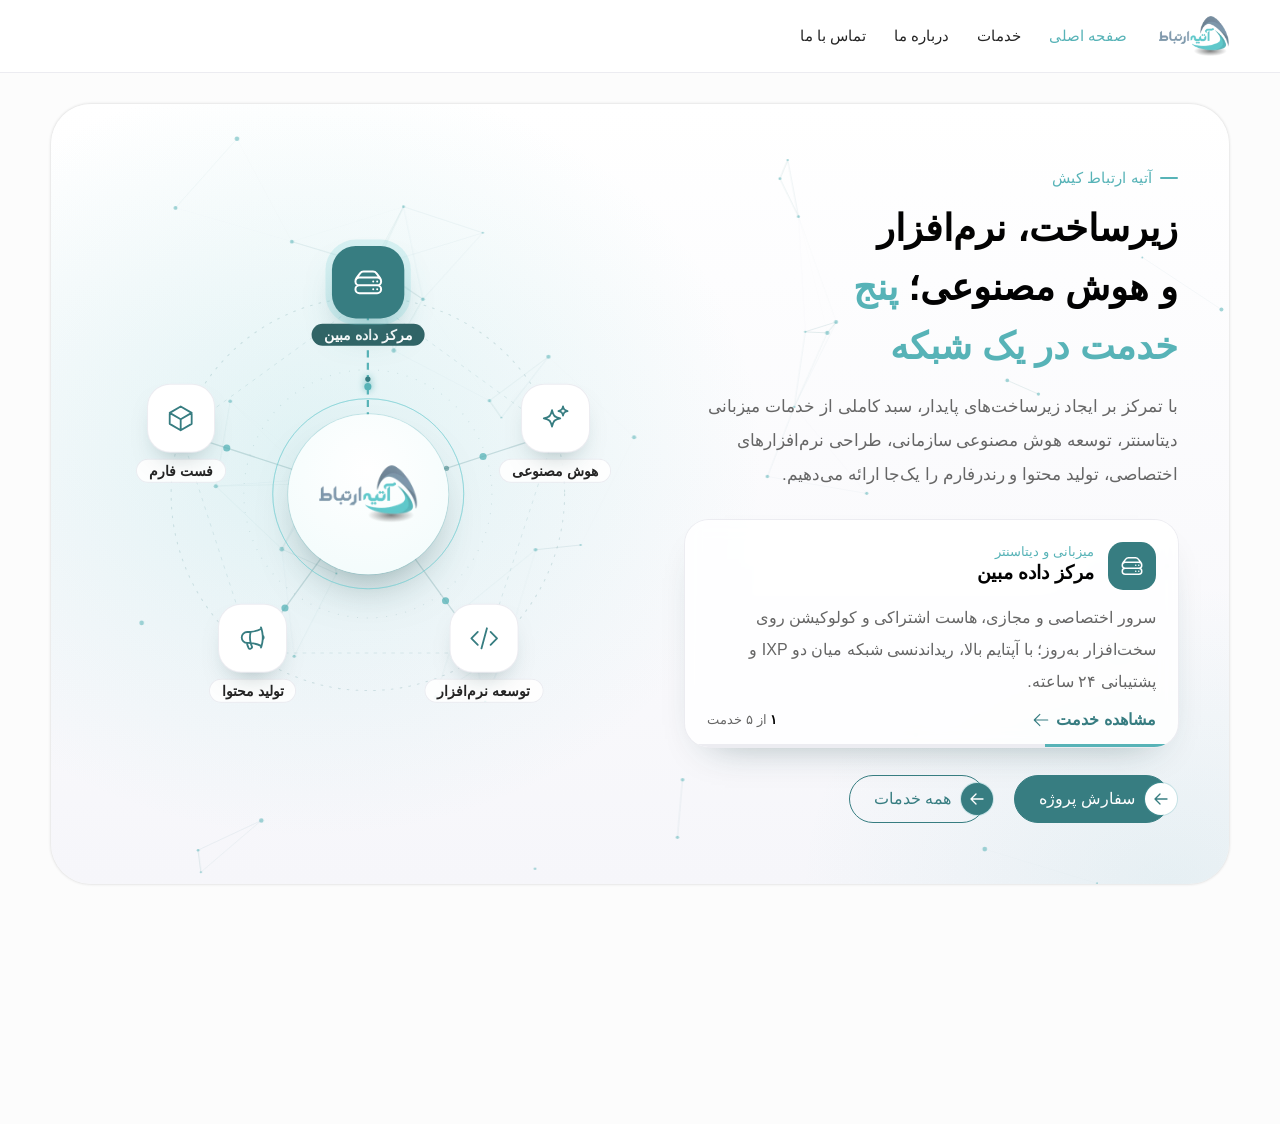
==== home-hero/index.html @ 6d765fe3 "Home hero: five services (drop security), pentagon network layout Co-Authored-By: Claude Opus 5.5 <n" ====
<!DOCTYPE html>
<html lang="fa" dir="rtl">
<head>
<meta charset="utf-8">
<meta name="viewport" content="width=device-width, initial-scale=1">
<title>آتیه ارتباط کیش – هیرو صفحه اصلی</title>
<link rel="stylesheet" href="home-hero.css">
<style>
  /* PREVIEW ONLY — stand-in for the theme header. Do not ship. */
  body { margin: 0; background: #fcfcfc; }
  .pv-header { position: sticky; top: 0; z-index: 50; background: rgba(255,255,255,.92); backdrop-filter: blur(8px); box-shadow: 0 1px 0 #ececf1; font-family: Kalameh, Vazirmatn, Tahoma, sans-serif; direction: rtl; }
  .pv-header__in { display: flex; align-items: center; gap: 32px; width: min(1440px, 100% - 2 * clamp(16px,4vw,240px)); margin-inline: auto; height: 72px; font-size: 15px; color: #252525; }
  .pv-header__in img { height: 40px; width: auto; }
  .pv-nav { display: flex; gap: 28px; } .pv-nav b { color: #57b3b7; font-weight: 500; }
  .pv-next { height: 240px; }
  @media (max-width: 767px) { .pv-nav { display: none; } }
</style>
</head>
<body>
<header class="pv-header"><div class="pv-header__in"><img src="assets/logo.webp" alt="آتیه ارتباط"><nav class="pv-nav"><b>صفحه اصلی</b><span>خدمات</span><span>درباره ما</span><span>تماس با ما</span></nav></div></header>

<!-- ===================== START: replaces <section class="home-hero"> ===================== -->
<section class="ah-hero" aria-labelledby="ah-hero-title">
  <svg width="0" height="0" style="position:absolute" aria-hidden="true" focusable="false">
    <symbol id="ah-i-server" viewBox="0 0 24 24"><path d="M5.25 14.25h13.5m-13.5 0a3 3 0 0 1-3-3m3 3a3 3 0 1 0 0 6h13.5a3 3 0 1 0 0-6m-16.5-3a3 3 0 0 1 3-3h13.5a3 3 0 0 1 3 3m-19.5 0a4.5 4.5 0 0 1 .9-2.7L5.737 5.1a3.375 3.375 0 0 1 2.7-1.35h7.126c1.062 0 2.062.5 2.7 1.35l2.587 3.45a4.5 4.5 0 0 1 .9 2.7m0 0a3 3 0 0 1-3 3m0 3h.008v.008h-.008v-.008Zm0-6h.008v.008h-.008v-.008Zm-3 6h.008v.008h-.008v-.008Zm0-6h.008v.008h-.008v-.008Z"/></symbol>
    <symbol id="ah-i-sparkles" viewBox="0 0 24 24"><path d="M9.813 15.904 9 18.75l-.813-2.846a4.5 4.5 0 0 0-3.09-3.09L2.25 12l2.846-.813a4.5 4.5 0 0 0 3.09-3.09L9 5.25l.813 2.846a4.5 4.5 0 0 0 3.09 3.09L15.75 12l-2.846.813a4.5 4.5 0 0 0-3.09 3.09ZM18.259 8.715 18 9.75l-.259-1.035a3.375 3.375 0 0 0-2.455-2.456L14.25 6l1.036-.259a3.375 3.375 0 0 0 2.455-2.456L18 2.25l.259 1.035a3.375 3.375 0 0 0 2.456 2.456L21.75 6l-1.035.259a3.375 3.375 0 0 0-2.456 2.456Z"/></symbol>
    <symbol id="ah-i-code" viewBox="0 0 24 24"><path d="M17.25 6.75 22.5 12l-5.25 5.25m-10.5 0L1.5 12l5.25-5.25m7.5-3-4.5 16.5"/></symbol>
    <symbol id="ah-i-megaphone" viewBox="0 0 24 24"><path d="M10.34 15.84c-.688-.06-1.386-.09-2.09-.09H7.5a4.5 4.5 0 1 1 0-9h.75c.704 0 1.402-.03 2.09-.09m0 9.18c.253.962.584 1.892.985 2.783.247.55.06 1.21-.463 1.511l-.657.38c-.551.318-1.26.117-1.527-.461a20.845 20.845 0 0 1-1.44-4.282m3.102.069a18.03 18.03 0 0 1-.59-4.59c0-1.586.205-3.124.59-4.59m0 9.18a23.848 23.848 0 0 1 8.835 2.535M10.34 6.66a23.847 23.847 0 0 0 8.835-2.535m0 0A23.74 23.74 0 0 0 18.795 3m.38 1.125a23.91 23.91 0 0 1 1.014 5.395m-1.014 8.855c-.118.38-.245.754-.38 1.125m.38-1.125a23.91 23.91 0 0 0 1.014-5.395m0-3.46c.495.413.811 1.035.811 1.73 0 .695-.316 1.317-.811 1.73m0-3.46a24.347 24.347 0 0 1 0 3.46"/></symbol>
    <symbol id="ah-i-cube" viewBox="0 0 24 24"><path d="m21 7.5-9-5.25L3 7.5m18 0-9 5.25m9-5.25v9l-9 5.25M3 7.5l9 5.25M3 7.5v9l9 5.25m0-9v9"/></symbol>
    <symbol id="ah-i-arrow" viewBox="0 0 24 24"><path d="M10.5 19.5 3 12m0 0 7.5-7.5M3 12h18"/></symbol>
  </svg>
  <div class="ah-container">
    <div class="ah-hero__box">
      <canvas class="ah-hero__particles" aria-hidden="true"></canvas>

      <div class="ah-hero__text">
        <div class="ah-hero__head">
          <p class="ah-eyebrow">آتیه ارتباط کیش</p>
          <h1 class="ah-hero__title" id="ah-hero-title">زیرساخت، نرم‌افزار و هوش مصنوعی؛ <span class="ah-hl">پنج خدمت در یک شبکه</span></h1>
          <p class="ah-hero__lead">با تمرکز بر ایجاد زیرساخت‌های پایدار، سبد کاملی از خدمات میزبانی دیتاسنتر، توسعه هوش مصنوعی سازمانی، طراحی نرم‌افزارهای اختصاصی، تولید محتوا و رندرفارم را یک‌جا ارائه می‌دهیم.</p>
        </div>

        <article class="ah-detail" id="ah-detail" aria-live="polite">
          <div class="ah-detail__top">
            <span class="ah-detail__icon"><svg class="ah-icon" aria-hidden="true"><use data-ah="icon" href="#ah-i-server"/></svg></span>
            <div>
              <p class="ah-detail__k" data-ah="k">میزبانی و دیتاسنتر</p>
              <h2 class="ah-detail__title" data-ah="name">مرکز داده مبین</h2>
            </div>
          </div>
          <p class="ah-detail__text" data-ah="text">سرور اختصاصی و مجازی، هاست اشتراکی و کولوکیشن روی سخت‌افزار به‌روز؛ با آپتایم بالا، ریداندنسی شبکه میان دو IXP و پشتیبانی ۲۴ ساعته.</p>
          <div class="ah-detail__foot">
            <a class="ah-link" data-ah="href" href="/services/mobinidc/">مشاهده خدمت <svg class="ah-icon" aria-hidden="true"><use href="#ah-i-arrow"/></svg></a>
            <span class="ah-detail__count"><b data-ah="n">۱</b> از ۵ خدمت</span>
          </div>
          <span class="ah-detail__bar" aria-hidden="true"><i></i></span>
        </article>

        <div class="ah-actions">
          <a class="ah-btn" href="/order/"><span class="ah-btn__icon" aria-hidden="true"><svg class="ah-icon"><use href="#ah-i-arrow"/></svg></span><span>سفارش پروژه</span></a>
          <a class="ah-btn ah-btn--outline" href="/services/"><span class="ah-btn__icon" aria-hidden="true"><svg class="ah-icon"><use href="#ah-i-arrow"/></svg></span><span>همه خدمات</span></a>
        </div>
      </div>

      <div class="ah-net" role="group" aria-label="خدمات آتیه ارتباط">
        <svg class="ah-net__svg" viewBox="0 0 600 600" aria-hidden="true">
          <circle class="ah-ring ah-ring--dash" cx="300" cy="300" r="222"/>
          <circle class="ah-ring ah-ring--inner" cx="300" cy="300" r="140"/>
        <line class="ah-mesh" x1="300.0" y1="78.0" x2="511.1" y2="231.4"/>
        <line class="ah-mesh" x1="511.1" y1="231.4" x2="430.5" y2="479.6"/>
        <line class="ah-mesh" x1="430.5" y1="479.6" x2="169.5" y2="479.6"/>
        <line class="ah-mesh" x1="169.5" y1="479.6" x2="88.9" y2="231.4"/>
        <line class="ah-mesh" x1="88.9" y1="231.4" x2="300.0" y2="78.0"/>
        <path id="ah-sp-0" class="ah-spoke" data-i="0" d="M300,300 L300.0,78.0"/>
        <path id="ah-sp-1" class="ah-spoke" data-i="1" d="M300,300 L511.1,231.4"/>
        <path id="ah-sp-2" class="ah-spoke" data-i="2" d="M300,300 L430.5,479.6"/>
        <path id="ah-sp-3" class="ah-spoke" data-i="3" d="M300,300 L169.5,479.6"/>
        <path id="ah-sp-4" class="ah-spoke" data-i="4" d="M300,300 L88.9,231.4"/>
        <circle class="ah-packet" data-i="0" r="4"><animateMotion dur="2.60s" repeatCount="indefinite" begin="-0.0s"><mpath href="#ah-sp-0"/></animateMotion></circle>
        <circle class="ah-packet ah-packet--alt" data-i="0" r="3"><animateMotion dur="3.40s" repeatCount="indefinite" keyPoints="1;0" keyTimes="0;1" calcMode="linear" begin="-0.0s"><mpath href="#ah-sp-0"/></animateMotion></circle>
        <circle class="ah-packet" data-i="1" r="4"><animateMotion dur="2.95s" repeatCount="indefinite" begin="-0.4s"><mpath href="#ah-sp-1"/></animateMotion></circle>
        <circle class="ah-packet ah-packet--alt" data-i="1" r="3"><animateMotion dur="3.65s" repeatCount="indefinite" keyPoints="1;0" keyTimes="0;1" calcMode="linear" begin="-0.7s"><mpath href="#ah-sp-1"/></animateMotion></circle>
        <circle class="ah-packet" data-i="2" r="4"><animateMotion dur="3.30s" repeatCount="indefinite" begin="-0.8s"><mpath href="#ah-sp-2"/></animateMotion></circle>
        <circle class="ah-packet ah-packet--alt" data-i="2" r="3"><animateMotion dur="3.90s" repeatCount="indefinite" keyPoints="1;0" keyTimes="0;1" calcMode="linear" begin="-1.4s"><mpath href="#ah-sp-2"/></animateMotion></circle>
        <circle class="ah-packet" data-i="3" r="4"><animateMotion dur="3.65s" repeatCount="indefinite" begin="-1.2s"><mpath href="#ah-sp-3"/></animateMotion></circle>
        <circle class="ah-packet ah-packet--alt" data-i="3" r="3"><animateMotion dur="4.15s" repeatCount="indefinite" keyPoints="1;0" keyTimes="0;1" calcMode="linear" begin="-2.1s"><mpath href="#ah-sp-3"/></animateMotion></circle>
        <circle class="ah-packet" data-i="4" r="4"><animateMotion dur="4.00s" repeatCount="indefinite" begin="-1.6s"><mpath href="#ah-sp-4"/></animateMotion></circle>
        <circle class="ah-packet ah-packet--alt" data-i="4" r="3"><animateMotion dur="4.40s" repeatCount="indefinite" keyPoints="1;0" keyTimes="0;1" calcMode="linear" begin="-2.8s"><mpath href="#ah-sp-4"/></animateMotion></circle>
        </svg>
        <span class="ah-hub"><img src="assets/logo.webp" width="222" height="128" alt="آتیه ارتباط کیش"></span>
      <button class="ah-node" type="button" style="--x:50.00%;--y:13.00%;--i:0" data-i="0" aria-pressed="true" aria-controls="ah-detail" aria-label="مرکز داده مبین: میزبانی و دیتاسنتر">
        <span class="ah-node__dot"><svg class="ah-icon" aria-hidden="true"><use href="#ah-i-server"/></svg></span>
        <span class="ah-node__label">مرکز داده مبین</span>
      </button>
      <button class="ah-node" type="button" style="--x:85.19%;--y:38.57%;--i:1" data-i="1" aria-pressed="false" aria-controls="ah-detail" aria-label="هوش مصنوعی: نکس‌گپ و LLM سازمانی">
        <span class="ah-node__dot"><svg class="ah-icon" aria-hidden="true"><use href="#ah-i-sparkles"/></svg></span>
        <span class="ah-node__label">هوش مصنوعی</span>
      </button>
      <button class="ah-node" type="button" style="--x:71.75%;--y:79.93%;--i:2" data-i="2" aria-pressed="false" aria-controls="ah-detail" aria-label="توسعه نرم‌افزار: پورتال و پلتفرم اختصاصی">
        <span class="ah-node__dot"><svg class="ah-icon" aria-hidden="true"><use href="#ah-i-code"/></svg></span>
        <span class="ah-node__label">توسعه نرم‌افزار</span>
      </button>
      <button class="ah-node" type="button" style="--x:28.25%;--y:79.93%;--i:3" data-i="3" aria-pressed="false" aria-controls="ah-detail" aria-label="تولید محتوا: رسانه و محتوای تخصصی">
        <span class="ah-node__dot"><svg class="ah-icon" aria-hidden="true"><use href="#ah-i-megaphone"/></svg></span>
        <span class="ah-node__label">تولید محتوا</span>
      </button>
      <button class="ah-node" type="button" style="--x:14.81%;--y:38.57%;--i:4" data-i="4" aria-pressed="false" aria-controls="ah-detail" aria-label="فست فارم: رندرفارم">
        <span class="ah-node__dot"><svg class="ah-icon" aria-hidden="true"><use href="#ah-i-cube"/></svg></span>
        <span class="ah-node__label">فست فارم</span>
      </button>
      </div>
    </div>
  </div>
  <script type="application/json" id="ah-services">[
  {
    "name": "مرکز داده مبین",
    "k": "میزبانی و دیتاسنتر",
    "icon": "server",
    "href": "/services/mobinidc/",
    "text": "سرور اختصاصی و مجازی، هاست اشتراکی و کولوکیشن روی سخت‌افزار به‌روز؛ با آپتایم بالا، ریداندنسی شبکه میان دو IXP و پشتیبانی ۲۴ ساعته."
  },
  {
    "name": "هوش مصنوعی",
    "k": "نکس‌گپ و LLM سازمانی",
    "icon": "sparkles",
    "href": "/services/ai/",
    "text": "دسترسی یکپارچه به برترین مدل‌های زبانی جهان با پلتفرم نکس‌گپ، در کنار توسعه هوش مصنوعی بومی و اختصاصی روی زیرساخت پردازش سنگین."
  },
  {
    "name": "توسعه نرم‌افزار",
    "k": "پورتال و پلتفرم اختصاصی",
    "icon": "code",
    "href": "/services/software/",
    "text": "پورتال‌های اداری، سامانه‌های مدیریت محتوا و پلتفرم‌های آنلاین اختصاصی؛ بر اساس نیازهای واقعی کسب‌وکار و استانداردهای UI/UX."
  },
  {
    "name": "تولید محتوا",
    "k": "رسانه و محتوای تخصصی",
    "icon": "megaphone",
    "href": "/services/content/",
    "text": "مقالات تخصصی سئو، صفحات لندینگ، سناریو و موشن‌گرافی؛ تا رسانه به ابزاری برای جذب مخاطب و افزایش فروش تبدیل شود."
  },
  {
    "name": "فست فارم",
    "k": "رندرفارم",
    "icon": "cube",
    "href": "/services/fastfarm/",
    "text": "رندر انیمیشن‌های سینمایی، جلوه‌های ویژه و پروژه‌های معماری روی سیستم‌های پرقدرت با رم و توان پردازشی بسیار بالا."
  }
]</script>
</section>
<!-- ===================== END ===================== -->

<div class="pv-next"></div>
<script src="home-hero.js" defer></script>
</body>
</html>
---- home-hero/home-hero.css ----
/* ==========================================================================
   Homepage hero — "service network" (replaces the .home-hero slider)
   Scoped under .ah-hero. Uses the theme's --at-* tokens with fallbacks.
   ========================================================================== */

.ah-hero {
  --ah-teal: var(--at-teal, #57b3b7);
  --ah-btn: var(--at-btn, #377d81);
  --ah-btn-hover: var(--at-btn-hover, #2f6c6f);
  --ah-ink: var(--at-ink, #020202);
  --ah-body: var(--at-body, #252525);
  --ah-muted: var(--at-muted, #666);
  --ah-line: var(--at-line, #ececf1);
  --ah-soft: var(--at-soft, #f6f6fa);
  --ah-gutter: var(--at-gutter, clamp(16px, 4vw, 240px));
  --ah-ease: var(--at-ease, cubic-bezier(0.22, 0.61, 0.36, 1));
  --ah-deep: #316466;
  --ah-mint: #71cdd0;
  --ah-mint-soft: #e3f6f7;
  --ah-node: clamp(54px, 5.2vw, 72px);
  --ah-dur: 5200ms; /* auto-cycle interval, mirrored in JS */

  padding-top: clamp(16px, 2.5vw, 40px);
  color: var(--ah-body);
  font-family: Kalameh, Vazirmatn, Tahoma, sans-serif;
  direction: rtl;
}
.ah-hero *, .ah-hero *::before, .ah-hero *::after { box-sizing: border-box; }
:where(.ah-hero) :where(h1, h2, h3, p, ul, figure) { margin: 0; }
:where(.ah-hero) ul { padding: 0; list-style: none; }
:where(.ah-hero) a { color: inherit; }

.ah-container { width: min(1440px, 100% - 2 * var(--ah-gutter)); margin-inline: auto; }
.ah-icon { width: 24px; height: 24px; flex: 0 0 auto; fill: none; stroke: currentColor; stroke-width: 1.5; stroke-linecap: round; stroke-linejoin: round; }
.ah-hl { color: var(--ah-teal); }

/* ---------- box ---------- */
.ah-hero__box {
  position: relative; isolation: isolate; overflow: hidden;
  display: grid; grid-template-columns: minmax(0, 1fr) minmax(0, 1.08fr); grid-template-areas: "text net";
  align-items: center; gap: clamp(24px, 4vw, 64px);
  min-height: min(780px, calc(100vh - 120px)); padding: clamp(32px, 4vw, 64px);
  border-radius: 40px;
  background:
    radial-gradient(55% 70% at 22% 45%, rgba(113, 205, 208, .20), transparent 70%),
    radial-gradient(45% 55% at 95% 100%, rgba(87, 179, 183, .10), transparent 70%),
    linear-gradient(180deg, #fff, var(--ah-soft));
  box-shadow: 0 0 3px rgba(43, 43, 43, .22);
}
.ah-hero__particles { position: absolute; inset: 0; z-index: -1; width: 100%; height: 100%; pointer-events: none; }

/* ---------- text column ---------- */
.ah-hero__text { grid-area: text; display: flex; flex-direction: column; gap: 0; min-width: 0; }
.ah-eyebrow { display: inline-flex; align-items: center; gap: 8px; margin-bottom: 12px; color: var(--ah-teal); font-size: 15px; font-weight: 500; }
.ah-eyebrow::before { content: ""; width: 18px; height: 2px; border-radius: 2px; background: currentColor; }
.ah-hero__title { color: var(--ah-ink); font-size: clamp(26px, 10px + 2.1vw, 42px); font-weight: 700; line-height: 1.6; text-wrap: balance; }
.ah-hero__lead { max-width: 560px; margin-top: 14px; color: var(--ah-muted); font-size: 17px; line-height: 2; }

/* active-service card */
.ah-detail {
  position: relative; margin-top: 28px; padding: 22px 22px 18px; border-radius: 24px;
  background: rgba(255, 255, 255, .86); backdrop-filter: blur(8px);
  box-shadow: 0 0 0 1px var(--ah-line), 0 18px 40px -26px rgba(15, 58, 60, .45);
  overflow: hidden;
}
.ah-detail__top { display: flex; align-items: center; gap: 14px; }
.ah-detail__icon { display: grid; place-items: center; width: 48px; height: 48px; border-radius: 15px; background: var(--ah-btn); color: #fff; flex: 0 0 auto; }
.ah-detail__k { color: var(--ah-teal); font-size: 13px; font-weight: 500; }
.ah-detail__title { color: var(--ah-ink); font-size: 19px; font-weight: 700; line-height: 1.5; }
.ah-detail__text { margin-top: 12px; color: var(--ah-muted); line-height: 2; min-height: 4em; }
.ah-detail__foot { display: flex; align-items: center; justify-content: space-between; gap: 12px; margin-top: 12px; }
.ah-detail__count { color: var(--ah-muted); font-size: 13px; }
.ah-detail__count b { color: var(--ah-ink); }
.ah-detail__bar { position: absolute; inset: auto 0 0 0; height: 3px; background: var(--ah-line); }
.ah-detail__bar i { display: block; height: 100%; width: calc(var(--p, 0) * 100%); margin-inline-start: 0; background: var(--ah-teal); }
.ah-detail.is-swap .ah-detail__top, .ah-detail.is-swap .ah-detail__text { animation: ah-swap .5s var(--ah-ease); }
@keyframes ah-swap { from { opacity: 0; transform: translateY(8px); } to { opacity: 1; transform: none; } }

.ah-link { display: inline-flex; align-items: center; gap: 6px; color: var(--ah-btn); font-weight: 600; text-decoration: none; }
.ah-link .ah-icon { width: 18px; height: 18px; transition: transform .3s var(--ah-ease); }
.ah-link:hover .ah-icon, .ah-link:focus-visible .ah-icon { transform: translateX(-4px); }

.ah-actions { display: flex; flex-wrap: wrap; gap: 16px 20px; margin-top: 28px; }

/* buttons — same as .at-btn */
.ah-btn {
  position: relative; display: inline-flex; align-items: center; min-height: 48px; margin-inline-start: 8px;
  padding: 6px 24px; padding-inline-start: 34px; border: 1.5px solid var(--ah-btn); border-radius: 999px;
  background: var(--ah-btn); color: #fff; font: inherit; font-size: 16px; line-height: 1.5; text-decoration: none; white-space: nowrap;
  transition: background-color .25s ease, border-color .25s ease, box-shadow .25s ease, transform .25s var(--ah-ease);
}
.ah-btn__icon { position: absolute; inset-inline-start: -8px; top: 50%; display: grid; place-items: center; width: 32px; height: 32px; margin-top: -16px; border-radius: 50%; background: #fff; color: var(--ah-btn); box-shadow: 0 0 0 1px rgba(87, 179, 183, .25); }
.ah-btn__icon .ah-icon { width: 16px; height: 16px; stroke-width: 2; transition: transform .3s var(--ah-ease); }
.ah-btn:hover, .ah-btn:focus-visible { background: var(--ah-btn-hover); border-color: var(--ah-btn-hover); box-shadow: 0 10px 24px -8px rgba(70, 158, 162, .55); }
.ah-btn:hover .ah-btn__icon .ah-icon { transform: translateX(-4px); }
.ah-btn:focus-visible { outline: 2px solid var(--ah-ink); outline-offset: 3px; }
.ah-btn--outline { background: transparent; color: var(--ah-btn); }
.ah-btn--outline .ah-btn__icon { background: var(--ah-btn); color: #fff; }
.ah-btn--outline:hover, .ah-btn--outline:focus-visible { background: var(--ah-mint-soft); border-color: var(--ah-btn); box-shadow: none; }

/* ---------- network ---------- */
.ah-net { grid-area: net; position: relative; width: 100%; max-width: 620px; aspect-ratio: 1; margin-inline: auto; }
.ah-net__svg { position: absolute; inset: 0; width: 100%; height: 100%; overflow: visible; }

.ah-ring { fill: none; stroke: rgba(55, 125, 129, .18); stroke-width: 1.2; }
.ah-ring--dash { stroke-dasharray: 2 8; stroke-linecap: round; transform-origin: 300px 300px; animation: ah-spin 80s linear infinite; }
.ah-ring--inner { stroke-dasharray: 1 10; transform-origin: 300px 300px; animation: ah-spin 50s linear infinite reverse; }
@keyframes ah-spin { to { transform: rotate(360deg); } }

.ah-mesh { stroke: rgba(55, 125, 129, .14); stroke-width: 1; stroke-dasharray: 4 6; }
.ah-spoke { stroke: rgba(55, 125, 129, .22); stroke-width: 1.5; transition: stroke .4s ease, stroke-width .4s ease; }
.ah-spoke.is-on { stroke: var(--ah-teal); stroke-width: 2.5; stroke-dasharray: 8 6; animation: ah-flow .9s linear infinite; }
@keyframes ah-flow { to { stroke-dashoffset: -14; } }

.ah-packet { fill: var(--ah-teal); opacity: .75; }
.ah-packet--alt { fill: var(--ah-btn); opacity: .55; }
.ah-packet.is-on { opacity: 1; filter: drop-shadow(0 0 4px rgba(87, 179, 183, .9)); }

/* hub */
.ah-hub {
  position: absolute; left: 50%; top: 50%; z-index: 2; display: grid; place-items: center;
  width: 30%; aspect-ratio: 1; transform: translate(-50%, -50%); border-radius: 50%;
  background: radial-gradient(circle at 50% 35%, #fff, #f1fbfb); box-shadow: 0 0 0 1px rgba(87, 179, 183, .25), 0 24px 50px -24px rgba(15, 58, 60, .55);
}
.ah-hub img { width: 62%; height: auto; }
.ah-hub::before, .ah-hub::after { content: ""; position: absolute; inset: -10%; border-radius: 50%; border: 1.5px solid rgba(113, 205, 208, .45); animation: ah-ping 3.2s var(--ah-ease) infinite; }
.ah-hub::after { animation-delay: 1.6s; }
@keyframes ah-ping { 0% { transform: scale(.85); opacity: .9; } 100% { transform: scale(1.35); opacity: 0; } }

/* service nodes (buttons) */
.ah-node {
  position: absolute; left: var(--x); top: var(--y); z-index: 3; transform: translate(-50%, -50%);
  display: flex; flex-direction: column; align-items: center; gap: 8px;
  padding: 0; border: 0; background: none; font: inherit; color: var(--ah-body); cursor: pointer;
}
.ah-node__dot {
  position: relative; display: grid; place-items: center; width: var(--ah-node); height: var(--ah-node); border-radius: 22px;
  background: #fff; color: var(--ah-btn); box-shadow: 0 0 0 1px var(--ah-line), 0 14px 28px -16px rgba(15, 58, 60, .5);
  transition: transform .4s var(--ah-ease), background-color .3s ease, color .3s ease, box-shadow .3s ease;
}
.ah-node__dot .ah-icon { width: calc(var(--ah-node) * .44); height: calc(var(--ah-node) * .44); }
.ah-node__label { padding: 3px 12px; border-radius: 999px; background: rgba(255, 255, 255, .9); font-size: 14px; font-weight: 600; white-space: nowrap; box-shadow: 0 0 0 1px var(--ah-line); transition: background-color .3s ease, color .3s ease; }
.ah-node:hover .ah-node__dot { transform: translateY(-3px); }
.ah-node[aria-pressed="true"] .ah-node__dot { background: var(--ah-btn); color: #fff; transform: scale(1.08); box-shadow: 0 0 0 6px rgba(113, 205, 208, .22), 0 18px 34px -14px rgba(55, 125, 129, .7); }
.ah-node[aria-pressed="true"] .ah-node__label { background: var(--ah-deep); color: #fff; box-shadow: none; }
.ah-node:focus-visible { outline: none; }
.ah-node:focus-visible .ah-node__dot { outline: 2px solid var(--ah-ink); outline-offset: 4px; }
.ah-node { animation: ah-bob 6s var(--ah-ease) infinite; animation-delay: calc(var(--i) * -1s); }
@keyframes ah-bob { 0%, 100% { margin-top: 0; } 50% { margin-top: -6px; } }

/* ---------- responsive ---------- */
@media (max-width: 1199.98px) {
  .ah-node__label { font-size: 13px; }
}
@media (max-width: 991.98px) {
  .ah-hero__box { grid-template-columns: minmax(0, 1fr); grid-template-areas: "text" "net"; min-height: 0; }
  .ah-net { max-width: 520px; }
  .ah-hero__text { display: contents; }
  .ah-eyebrow, .ah-hero__title, .ah-hero__lead { grid-area: auto; }
  /* order: heading → network → detail card → actions */
  .ah-hero__head { order: 1; }
  .ah-net { order: 2; }
  .ah-detail { order: 3; margin-top: 0; }
  .ah-actions { order: 4; margin-top: 0; }
}
@media (max-width: 767.98px) {
  .ah-hero__box { padding: 28px 18px; border-radius: 28px; gap: 22px; }
  .ah-hero__lead { font-size: 15px; }
  .ah-node__label { font-size: 11px; padding: 2px 8px; }
  .ah-hero { --ah-node: 48px; }
  .ah-node__dot { border-radius: 15px; }
  .ah-hub img { width: 70%; }
  .ah-actions .ah-btn { flex: 1 1 auto; justify-content: center; }
}
@media (prefers-reduced-motion: reduce) {
  .ah-hero *, .ah-hero *::before, .ah-hero *::after { animation: none !important; transition: none !important; }
}
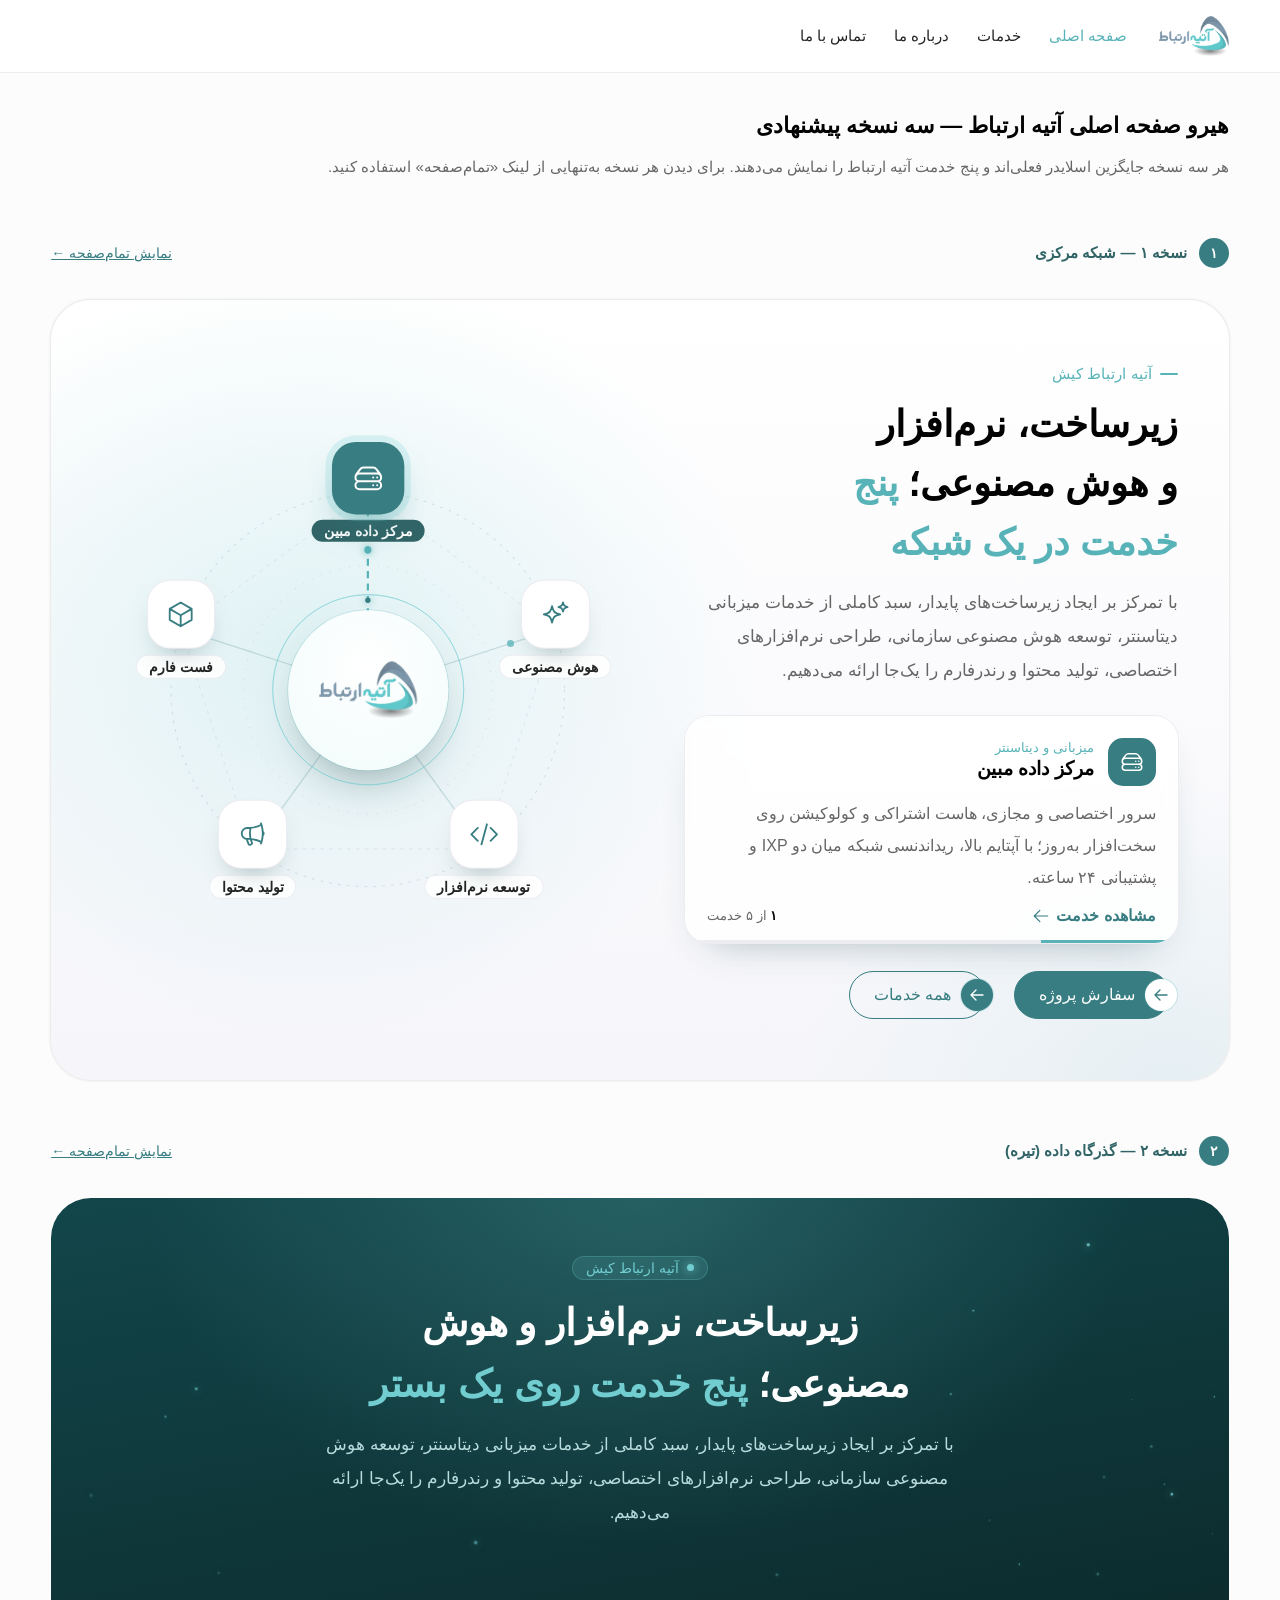
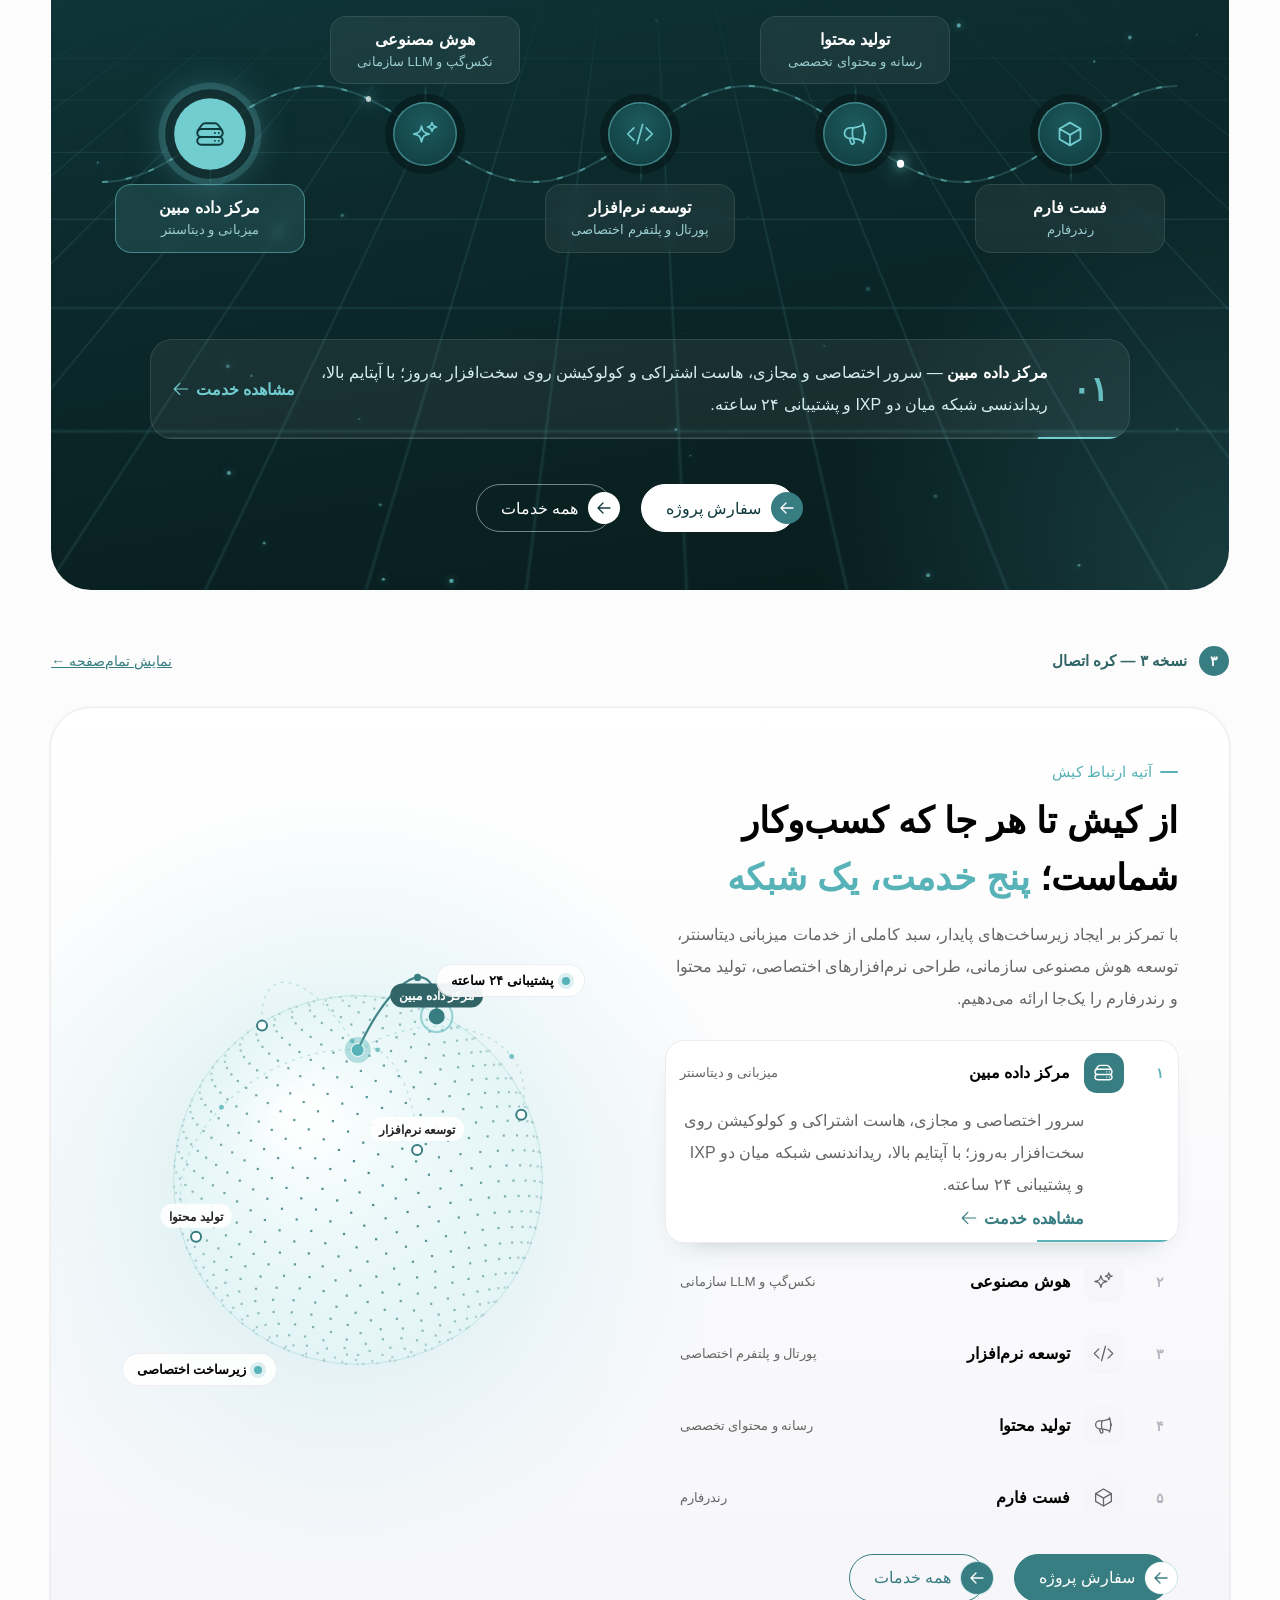
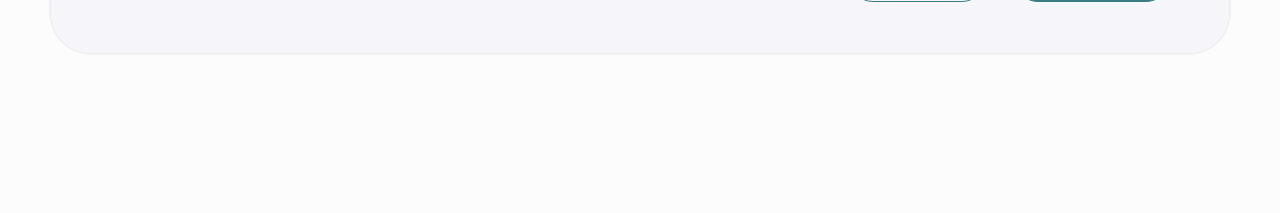
==== commit 7a25be41: "Home hero: three design variants on one comparison page - v1/: hub network (previous design, moved i" ====
--- a/home-hero/index.html
+++ b/home-hero/index.html
@@ -3,8 +3,11 @@
 <head>
 <meta charset="utf-8">
 <meta name="viewport" content="width=device-width, initial-scale=1">
-<title>آتیه ارتباط کیش – هیرو صفحه اصلی</title>
-<link rel="stylesheet" href="home-hero.css">
+<title>هیرو صفحه اصلی آتیه ارتباط — سه نسخه</title>
+<link rel="stylesheet" href="v1/home-hero-v1.css">
+<link rel="stylesheet" href="v2/home-hero-v2.css">
+<link rel="stylesheet" href="v3/home-hero-v3.css">
+
 <style>
   /* PREVIEW ONLY — stand-in for the theme header. Do not ship. */
   body { margin: 0; background: #fcfcfc; }
@@ -12,14 +15,18 @@
   .pv-header__in { display: flex; align-items: center; gap: 32px; width: min(1440px, 100% - 2 * clamp(16px,4vw,240px)); margin-inline: auto; height: 72px; font-size: 15px; color: #252525; }
   .pv-header__in img { height: 40px; width: auto; }
   .pv-nav { display: flex; gap: 28px; } .pv-nav b { color: #57b3b7; font-weight: 500; }
-  .pv-next { height: 240px; }
   @media (max-width: 767px) { .pv-nav { display: none; } }
+  .pv-label { width: min(1440px, 100% - 2 * clamp(16px,4vw,240px)); margin: 56px auto 0; display: flex; align-items: center; gap: 12px; font: 600 15px Kalameh, Vazirmatn, Tahoma, sans-serif; color: #316466; direction: rtl; }
+  .pv-label b { display: grid; place-items: center; width: 30px; height: 30px; border-radius: 50%; background: #377d81; color: #fff; font-size: 14px; }
+  .pv-label a { margin-inline-start: auto; color: #377d81; font-weight: 500; font-size: 14px; }
+  .pv-intro { width: min(1440px, 100% - 2 * clamp(16px,4vw,240px)); margin: 32px auto 0; font: 15px/2 Kalameh, Vazirmatn, Tahoma, sans-serif; color: #666; direction: rtl; }
+  .pv-intro h1 { margin: 0 0 4px; font-size: 22px; color: #020202; }
 </style>
 </head>
 <body>
 <header class="pv-header"><div class="pv-header__in"><img src="assets/logo.webp" alt="آتیه ارتباط"><nav class="pv-nav"><b>صفحه اصلی</b><span>خدمات</span><span>درباره ما</span><span>تماس با ما</span></nav></div></header>
-
-<!-- ===================== START: replaces <section class="home-hero"> ===================== -->
+<div class="pv-intro"><h1>هیرو صفحه اصلی آتیه ارتباط — سه نسخه پیشنهادی</h1>هر سه نسخه جایگزین اسلایدر فعلی‌اند و پنج خدمت آتیه ارتباط را نمایش می‌دهند. برای دیدن هر نسخه به‌تنهایی از لینک «تمام‌صفحه» استفاده کنید.</div>
+<div class="pv-label"><b>۱</b>نسخه ۱ — شبکه مرکزی<a href="v1/">نمایش تمام‌صفحه ←</a></div>
 <section class="ah-hero" aria-labelledby="ah-hero-title">
   <svg width="0" height="0" style="position:absolute" aria-hidden="true" focusable="false">
     <symbol id="ah-i-server" viewBox="0 0 24 24"><path d="M5.25 14.25h13.5m-13.5 0a3 3 0 0 1-3-3m3 3a3 3 0 1 0 0 6h13.5a3 3 0 1 0 0-6m-16.5-3a3 3 0 0 1 3-3h13.5a3 3 0 0 1 3 3m-19.5 0a4.5 4.5 0 0 1 .9-2.7L5.737 5.1a3.375 3.375 0 0 1 2.7-1.35h7.126c1.062 0 2.062.5 2.7 1.35l2.587 3.45a4.5 4.5 0 0 1 .9 2.7m0 0a3 3 0 0 1-3 3m0 3h.008v.008h-.008v-.008Zm0-6h.008v.008h-.008v-.008Zm-3 6h.008v.008h-.008v-.008Zm0-6h.008v.008h-.008v-.008Z"/></symbol>
@@ -149,9 +156,244 @@
   }
 ]</script>
 </section>
-<!-- ===================== END ===================== -->
-
-<div class="pv-next"></div>
-<script src="home-hero.js" defer></script>
+<div class="pv-label"><b>۲</b>نسخه ۲ — گذرگاه داده (تیره)<a href="v2/">نمایش تمام‌صفحه ←</a></div>
+<section class="ahb-hero" aria-labelledby="ahb-title">
+  <svg width="0" height="0" style="position:absolute" aria-hidden="true" focusable="false">
+    <symbol id="ahb-i-server" viewBox="0 0 24 24"><path d="M5.25 14.25h13.5m-13.5 0a3 3 0 0 1-3-3m3 3a3 3 0 1 0 0 6h13.5a3 3 0 1 0 0-6m-16.5-3a3 3 0 0 1 3-3h13.5a3 3 0 0 1 3 3m-19.5 0a4.5 4.5 0 0 1 .9-2.7L5.737 5.1a3.375 3.375 0 0 1 2.7-1.35h7.126c1.062 0 2.062.5 2.7 1.35l2.587 3.45a4.5 4.5 0 0 1 .9 2.7m0 0a3 3 0 0 1-3 3m0 3h.008v.008h-.008v-.008Zm0-6h.008v.008h-.008v-.008Zm-3 6h.008v.008h-.008v-.008Zm0-6h.008v.008h-.008v-.008Z"/></symbol>
+    <symbol id="ahb-i-sparkles" viewBox="0 0 24 24"><path d="M9.813 15.904 9 18.75l-.813-2.846a4.5 4.5 0 0 0-3.09-3.09L2.25 12l2.846-.813a4.5 4.5 0 0 0 3.09-3.09L9 5.25l.813 2.846a4.5 4.5 0 0 0 3.09 3.09L15.75 12l-2.846.813a4.5 4.5 0 0 0-3.09 3.09ZM18.259 8.715 18 9.75l-.259-1.035a3.375 3.375 0 0 0-2.455-2.456L14.25 6l1.036-.259a3.375 3.375 0 0 0 2.455-2.456L18 2.25l.259 1.035a3.375 3.375 0 0 0 2.456 2.456L21.75 6l-1.035.259a3.375 3.375 0 0 0-2.456 2.456Z"/></symbol>
+    <symbol id="ahb-i-code" viewBox="0 0 24 24"><path d="M17.25 6.75 22.5 12l-5.25 5.25m-10.5 0L1.5 12l5.25-5.25m7.5-3-4.5 16.5"/></symbol>
+    <symbol id="ahb-i-megaphone" viewBox="0 0 24 24"><path d="M10.34 15.84c-.688-.06-1.386-.09-2.09-.09H7.5a4.5 4.5 0 1 1 0-9h.75c.704 0 1.402-.03 2.09-.09m0 9.18c.253.962.584 1.892.985 2.783.247.55.06 1.21-.463 1.511l-.657.38c-.551.318-1.26.117-1.527-.461a20.845 20.845 0 0 1-1.44-4.282m3.102.069a18.03 18.03 0 0 1-.59-4.59c0-1.586.205-3.124.59-4.59m0 9.18a23.848 23.848 0 0 1 8.835 2.535M10.34 6.66a23.847 23.847 0 0 0 8.835-2.535m0 0A23.74 23.74 0 0 0 18.795 3m.38 1.125a23.91 23.91 0 0 1 1.014 5.395m-1.014 8.855c-.118.38-.245.754-.38 1.125m.38-1.125a23.91 23.91 0 0 0 1.014-5.395m0-3.46c.495.413.811 1.035.811 1.73 0 .695-.316 1.317-.811 1.73m0-3.46a24.347 24.347 0 0 1 0 3.46"/></symbol>
+    <symbol id="ahb-i-cube" viewBox="0 0 24 24"><path d="m21 7.5-9-5.25L3 7.5m18 0-9 5.25m9-5.25v9l-9 5.25M3 7.5l9 5.25M3 7.5v9l9 5.25m0-9v9"/></symbol>
+    <symbol id="ahb-i-arrow" viewBox="0 0 24 24"><path d="M10.5 19.5 3 12m0 0 7.5-7.5M3 12h18"/></symbol>
+  </svg>
+  <div class="ahb-container">
+    <div class="ahb-box">
+      <canvas class="ahb-bg" aria-hidden="true"></canvas>
+      <header class="ahb-head">
+        <p class="ahb-eyebrow"><i aria-hidden="true"></i>آتیه ارتباط کیش</p>
+        <h1 class="ahb-title" id="ahb-title">زیرساخت، نرم‌افزار و هوش مصنوعی؛ <span>پنج خدمت روی یک بستر</span></h1>
+        <p class="ahb-lead">با تمرکز بر ایجاد زیرساخت‌های پایدار، سبد کاملی از خدمات میزبانی دیتاسنتر، توسعه هوش مصنوعی سازمانی، طراحی نرم‌افزارهای اختصاصی، تولید محتوا و رندرفارم را یک‌جا ارائه می‌دهیم.</p>
+      </header>
+
+      <div class="ahb-bus">
+        <svg class="ahb-bus__svg" viewBox="0 0 1200 160" preserveAspectRatio="none" aria-hidden="true">
+          <path id="ahb-wave" class="ahb-wave" d="M0,128.0 L10,127.6 L20,126.4 L30,124.3 L40,121.6 L50,118.1 L60,113.9 L70,109.2 L80,104.0 L90,98.4 L100,92.4 L110,86.3 L120,80.0 L130,73.7 L140,67.6 L150,61.6 L160,56.0 L170,50.8 L180,46.1 L190,41.9 L200,38.4 L210,35.7 L220,33.6 L230,32.4 L240,32.0 L250,32.4 L260,33.6 L270,35.7 L280,38.4 L290,41.9 L300,46.1 L310,50.8 L320,56.0 L330,61.6 L340,67.6 L350,73.7 L360,80.0 L370,86.3 L380,92.4 L390,98.4 L400,104.0 L410,109.2 L420,113.9 L430,118.1 L440,121.6 L450,124.3 L460,126.4 L470,127.6 L480,128.0 L490,127.6 L500,126.4 L510,124.3 L520,121.6 L530,118.1 L540,113.9 L550,109.2 L560,104.0 L570,98.4 L580,92.4 L590,86.3 L600,80.0 L610,73.7 L620,67.6 L630,61.6 L640,56.0 L650,50.8 L660,46.1 L670,41.9 L680,38.4 L690,35.7 L700,33.6 L710,32.4 L720,32.0 L730,32.4 L740,33.6 L750,35.7 L760,38.4 L770,41.9 L780,46.1 L790,50.8 L800,56.0 L810,61.6 L820,67.6 L830,73.7 L840,80.0 L850,86.3 L860,92.4 L870,98.4 L880,104.0 L890,109.2 L900,113.9 L910,118.1 L920,121.6 L930,124.3 L940,126.4 L950,127.6 L960,128.0 L970,127.6 L980,126.4 L990,124.3 L1000,121.6 L1010,118.1 L1020,113.9 L1030,109.2 L1040,104.0 L1050,98.4 L1060,92.4 L1070,86.3 L1080,80.0 L1090,73.7 L1100,67.6 L1110,61.6 L1120,56.0 L1130,50.8 L1140,46.1 L1150,41.9 L1160,38.4 L1170,35.7 L1180,33.6 L1190,32.4 L1200,32.0"/>
+          <path class="ahb-wave ahb-wave--flow" d="M0,128.0 L10,127.6 L20,126.4 L30,124.3 L40,121.6 L50,118.1 L60,113.9 L70,109.2 L80,104.0 L90,98.4 L100,92.4 L110,86.3 L120,80.0 L130,73.7 L140,67.6 L150,61.6 L160,56.0 L170,50.8 L180,46.1 L190,41.9 L200,38.4 L210,35.7 L220,33.6 L230,32.4 L240,32.0 L250,32.4 L260,33.6 L270,35.7 L280,38.4 L290,41.9 L300,46.1 L310,50.8 L320,56.0 L330,61.6 L340,67.6 L350,73.7 L360,80.0 L370,86.3 L380,92.4 L390,98.4 L400,104.0 L410,109.2 L420,113.9 L430,118.1 L440,121.6 L450,124.3 L460,126.4 L470,127.6 L480,128.0 L490,127.6 L500,126.4 L510,124.3 L520,121.6 L530,118.1 L540,113.9 L550,109.2 L560,104.0 L570,98.4 L580,92.4 L590,86.3 L600,80.0 L610,73.7 L620,67.6 L630,61.6 L640,56.0 L650,50.8 L660,46.1 L670,41.9 L680,38.4 L690,35.7 L700,33.6 L710,32.4 L720,32.0 L730,32.4 L740,33.6 L750,35.7 L760,38.4 L770,41.9 L780,46.1 L790,50.8 L800,56.0 L810,61.6 L820,67.6 L830,73.7 L840,80.0 L850,86.3 L860,92.4 L870,98.4 L880,104.0 L890,109.2 L900,113.9 L910,118.1 L920,121.6 L930,124.3 L940,126.4 L950,127.6 L960,128.0 L970,127.6 L980,126.4 L990,124.3 L1000,121.6 L1010,118.1 L1020,113.9 L1030,109.2 L1040,104.0 L1050,98.4 L1060,92.4 L1070,86.3 L1080,80.0 L1090,73.7 L1100,67.6 L1110,61.6 L1120,56.0 L1130,50.8 L1140,46.1 L1150,41.9 L1160,38.4 L1170,35.7 L1180,33.6 L1190,32.4 L1200,32.0"/>
+          <circle class="ahb-comet" r="4"><animateMotion dur="7s" repeatCount="indefinite" keyPoints="1;0" keyTimes="0;1" calcMode="linear"><mpath href="#ahb-wave"/></animateMotion></circle>
+          <circle class="ahb-comet" r="3" opacity=".7"><animateMotion dur="7s" begin="-3.5s" repeatCount="indefinite" keyPoints="1;0" keyTimes="0;1" calcMode="linear"><mpath href="#ahb-wave"/></animateMotion></circle>
+        </svg>
+        <ol class="ahb-nodes" aria-label="خدمات آتیه ارتباط">
+        <li class="ahb-node" role="button" tabindex="0" style="--x:10.00%" aria-pressed="true" aria-label="مرکز داده مبین: میزبانی و دیتاسنتر">
+          <span class="ahb-node__dot"><svg class="ahb-icon" aria-hidden="true"><use href="#ahb-i-server"/></svg></span>
+          <span class="ahb-node__card"><span class="ahb-node__name">مرکز داده مبین</span><span class="ahb-node__k">میزبانی و دیتاسنتر</span></span>
+        </li>
+        <li class="ahb-node" role="button" tabindex="0" style="--x:30.00%" aria-pressed="false" aria-label="هوش مصنوعی: نکس‌گپ و LLM سازمانی">
+          <span class="ahb-node__dot"><svg class="ahb-icon" aria-hidden="true"><use href="#ahb-i-sparkles"/></svg></span>
+          <span class="ahb-node__card"><span class="ahb-node__name">هوش مصنوعی</span><span class="ahb-node__k">نکس‌گپ و LLM سازمانی</span></span>
+        </li>
+        <li class="ahb-node" role="button" tabindex="0" style="--x:50.00%" aria-pressed="false" aria-label="توسعه نرم‌افزار: پورتال و پلتفرم اختصاصی">
+          <span class="ahb-node__dot"><svg class="ahb-icon" aria-hidden="true"><use href="#ahb-i-code"/></svg></span>
+          <span class="ahb-node__card"><span class="ahb-node__name">توسعه نرم‌افزار</span><span class="ahb-node__k">پورتال و پلتفرم اختصاصی</span></span>
+        </li>
+        <li class="ahb-node" role="button" tabindex="0" style="--x:70.00%" aria-pressed="false" aria-label="تولید محتوا: رسانه و محتوای تخصصی">
+          <span class="ahb-node__dot"><svg class="ahb-icon" aria-hidden="true"><use href="#ahb-i-megaphone"/></svg></span>
+          <span class="ahb-node__card"><span class="ahb-node__name">تولید محتوا</span><span class="ahb-node__k">رسانه و محتوای تخصصی</span></span>
+        </li>
+        <li class="ahb-node" role="button" tabindex="0" style="--x:90.00%" aria-pressed="false" aria-label="فست فارم: رندرفارم">
+          <span class="ahb-node__dot"><svg class="ahb-icon" aria-hidden="true"><use href="#ahb-i-cube"/></svg></span>
+          <span class="ahb-node__card"><span class="ahb-node__name">فست فارم</span><span class="ahb-node__k">رندرفارم</span></span>
+        </li>
+        </ol>
+      </div>
+
+      <div class="ahb-detail" aria-live="polite">
+        <span class="ahb-detail__n" data-ahb="n">۰۱</span>
+        <p class="ahb-detail__text"><b data-ahb="name">مرکز داده مبین</b> — <span data-ahb="text">سرور اختصاصی و مجازی، هاست اشتراکی و کولوکیشن روی سخت‌افزار به‌روز؛ با آپتایم بالا، ریداندنسی شبکه میان دو IXP و پشتیبانی ۲۴ ساعته.</span></p>
+        <a class="ahb-link" data-ahb="href" href="/services/mobinidc/">مشاهده خدمت <svg class="ahb-icon" aria-hidden="true"><use href="#ahb-i-arrow"/></svg></a>
+        <span class="ahb-detail__bar" aria-hidden="true"><i></i></span>
+      </div>
+      <div class="ahb-actions" style="margin-top:0">
+        <a class="ahb-btn" href="/order/"><span class="ahb-btn__icon" aria-hidden="true"><svg class="ahb-icon"><use href="#ahb-i-arrow"/></svg></span><span>سفارش پروژه</span></a>
+        <a class="ahb-btn ahb-btn--ghost" href="/services/"><span class="ahb-btn__icon" aria-hidden="true"><svg class="ahb-icon"><use href="#ahb-i-arrow"/></svg></span><span>همه خدمات</span></a>
+      </div>
+    </div>
+  </div>
+  <script type="application/json" class="ahb-data">[
+  {
+    "name": "مرکز داده مبین",
+    "k": "میزبانی و دیتاسنتر",
+    "icon": "server",
+    "href": "/services/mobinidc/",
+    "text": "سرور اختصاصی و مجازی، هاست اشتراکی و کولوکیشن روی سخت‌افزار به‌روز؛ با آپتایم بالا، ریداندنسی شبکه میان دو IXP و پشتیبانی ۲۴ ساعته."
+  },
+  {
+    "name": "هوش مصنوعی",
+    "k": "نکس‌گپ و LLM سازمانی",
+    "icon": "sparkles",
+    "href": "/services/ai/",
+    "text": "دسترسی یکپارچه به برترین مدل‌های زبانی جهان با پلتفرم نکس‌گپ، در کنار توسعه هوش مصنوعی بومی و اختصاصی روی زیرساخت پردازش سنگین."
+  },
+  {
+    "name": "توسعه نرم‌افزار",
+    "k": "پورتال و پلتفرم اختصاصی",
+    "icon": "code",
+    "href": "/services/software/",
+    "text": "پورتال‌های اداری، سامانه‌های مدیریت محتوا و پلتفرم‌های آنلاین اختصاصی؛ بر اساس نیازهای واقعی کسب‌وکار و استانداردهای UI/UX."
+  },
+  {
+    "name": "تولید محتوا",
+    "k": "رسانه و محتوای تخصصی",
+    "icon": "megaphone",
+    "href": "/services/content/",
+    "text": "مقالات تخصصی سئو، صفحات لندینگ، سناریو و موشن‌گرافی؛ تا رسانه به ابزاری برای جذب مخاطب و افزایش فروش تبدیل شود."
+  },
+  {
+    "name": "فست فارم",
+    "k": "رندرفارم",
+    "icon": "cube",
+    "href": "/services/fastfarm/",
+    "text": "رندر انیمیشن‌های سینمایی، جلوه‌های ویژه و پروژه‌های معماری روی سیستم‌های پرقدرت با رم و توان پردازشی بسیار بالا."
+  }
+]</script>
+</section>
+<div class="pv-label"><b>۳</b>نسخه ۳ — کره اتصال<a href="v3/">نمایش تمام‌صفحه ←</a></div>
+<section class="ahg-hero" aria-labelledby="ahg-title">
+  <svg width="0" height="0" style="position:absolute" aria-hidden="true" focusable="false">
+    <symbol id="ahg-i-server" viewBox="0 0 24 24"><path d="M5.25 14.25h13.5m-13.5 0a3 3 0 0 1-3-3m3 3a3 3 0 1 0 0 6h13.5a3 3 0 1 0 0-6m-16.5-3a3 3 0 0 1 3-3h13.5a3 3 0 0 1 3 3m-19.5 0a4.5 4.5 0 0 1 .9-2.7L5.737 5.1a3.375 3.375 0 0 1 2.7-1.35h7.126c1.062 0 2.062.5 2.7 1.35l2.587 3.45a4.5 4.5 0 0 1 .9 2.7m0 0a3 3 0 0 1-3 3m0 3h.008v.008h-.008v-.008Zm0-6h.008v.008h-.008v-.008Zm-3 6h.008v.008h-.008v-.008Zm0-6h.008v.008h-.008v-.008Z"/></symbol>
+    <symbol id="ahg-i-sparkles" viewBox="0 0 24 24"><path d="M9.813 15.904 9 18.75l-.813-2.846a4.5 4.5 0 0 0-3.09-3.09L2.25 12l2.846-.813a4.5 4.5 0 0 0 3.09-3.09L9 5.25l.813 2.846a4.5 4.5 0 0 0 3.09 3.09L15.75 12l-2.846.813a4.5 4.5 0 0 0-3.09 3.09ZM18.259 8.715 18 9.75l-.259-1.035a3.375 3.375 0 0 0-2.455-2.456L14.25 6l1.036-.259a3.375 3.375 0 0 0 2.455-2.456L18 2.25l.259 1.035a3.375 3.375 0 0 0 2.456 2.456L21.75 6l-1.035.259a3.375 3.375 0 0 0-2.456 2.456Z"/></symbol>
+    <symbol id="ahg-i-code" viewBox="0 0 24 24"><path d="M17.25 6.75 22.5 12l-5.25 5.25m-10.5 0L1.5 12l5.25-5.25m7.5-3-4.5 16.5"/></symbol>
+    <symbol id="ahg-i-megaphone" viewBox="0 0 24 24"><path d="M10.34 15.84c-.688-.06-1.386-.09-2.09-.09H7.5a4.5 4.5 0 1 1 0-9h.75c.704 0 1.402-.03 2.09-.09m0 9.18c.253.962.584 1.892.985 2.783.247.55.06 1.21-.463 1.511l-.657.38c-.551.318-1.26.117-1.527-.461a20.845 20.845 0 0 1-1.44-4.282m3.102.069a18.03 18.03 0 0 1-.59-4.59c0-1.586.205-3.124.59-4.59m0 9.18a23.848 23.848 0 0 1 8.835 2.535M10.34 6.66a23.847 23.847 0 0 0 8.835-2.535m0 0A23.74 23.74 0 0 0 18.795 3m.38 1.125a23.91 23.91 0 0 1 1.014 5.395m-1.014 8.855c-.118.38-.245.754-.38 1.125m.38-1.125a23.91 23.91 0 0 0 1.014-5.395m0-3.46c.495.413.811 1.035.811 1.73 0 .695-.316 1.317-.811 1.73m0-3.46a24.347 24.347 0 0 1 0 3.46"/></symbol>
+    <symbol id="ahg-i-cube" viewBox="0 0 24 24"><path d="m21 7.5-9-5.25L3 7.5m18 0-9 5.25m9-5.25v9l-9 5.25M3 7.5l9 5.25M3 7.5v9l9 5.25m0-9v9"/></symbol>
+    <symbol id="ahg-i-arrow" viewBox="0 0 24 24"><path d="M10.5 19.5 3 12m0 0 7.5-7.5M3 12h18"/></symbol>
+  </svg>
+  <div class="ahg-container">
+    <div class="ahg-box">
+      <div class="ahg-text">
+        <p class="ahg-eyebrow">آتیه ارتباط کیش</p>
+        <h1 class="ahg-title" id="ahg-title">از کیش تا هر جا که کسب‌وکار شماست؛ <span>پنج خدمت، یک شبکه</span></h1>
+        <p class="ahg-lead">با تمرکز بر ایجاد زیرساخت‌های پایدار، سبد کاملی از خدمات میزبانی دیتاسنتر، توسعه هوش مصنوعی سازمانی، طراحی نرم‌افزارهای اختصاصی، تولید محتوا و رندرفارم را یک‌جا ارائه می‌دهیم.</p>
+        <ol class="ahg-list" aria-label="خدمات آتیه ارتباط">
+        <li class="ahg-item is-on">
+          <button class="ahg-item__btn" type="button" aria-expanded="true" aria-controls="ahg-body-0">
+            <span class="ahg-item__n">۱</span>
+            <span class="ahg-item__icon"><svg class="ahg-icon" aria-hidden="true"><use href="#ahg-i-server"/></svg></span>
+            <span class="ahg-item__name">مرکز داده مبین</span>
+            <span class="ahg-item__k">میزبانی و دیتاسنتر</span>
+          </button>
+          <div class="ahg-item__body" id="ahg-body-0"><div>
+            <p>سرور اختصاصی و مجازی، هاست اشتراکی و کولوکیشن روی سخت‌افزار به‌روز؛ با آپتایم بالا، ریداندنسی شبکه میان دو IXP و پشتیبانی ۲۴ ساعته.</p>
+            <a class="ahg-link" href="/services/mobinidc/">مشاهده خدمت <svg class="ahg-icon" aria-hidden="true"><use href="#ahg-i-arrow"/></svg></a>
+          </div></div>
+          <span class="ahg-item__bar" aria-hidden="true"><i></i></span>
+        </li>
+        <li class="ahg-item">
+          <button class="ahg-item__btn" type="button" aria-expanded="false" aria-controls="ahg-body-1">
+            <span class="ahg-item__n">۲</span>
+            <span class="ahg-item__icon"><svg class="ahg-icon" aria-hidden="true"><use href="#ahg-i-sparkles"/></svg></span>
+            <span class="ahg-item__name">هوش مصنوعی</span>
+            <span class="ahg-item__k">نکس‌گپ و LLM سازمانی</span>
+          </button>
+          <div class="ahg-item__body" id="ahg-body-1"><div>
+            <p>دسترسی یکپارچه به برترین مدل‌های زبانی جهان با پلتفرم نکس‌گپ، در کنار توسعه هوش مصنوعی بومی و اختصاصی روی زیرساخت پردازش سنگین.</p>
+            <a class="ahg-link" href="/services/ai/">مشاهده خدمت <svg class="ahg-icon" aria-hidden="true"><use href="#ahg-i-arrow"/></svg></a>
+          </div></div>
+          <span class="ahg-item__bar" aria-hidden="true"><i></i></span>
+        </li>
+        <li class="ahg-item">
+          <button class="ahg-item__btn" type="button" aria-expanded="false" aria-controls="ahg-body-2">
+            <span class="ahg-item__n">۳</span>
+            <span class="ahg-item__icon"><svg class="ahg-icon" aria-hidden="true"><use href="#ahg-i-code"/></svg></span>
+            <span class="ahg-item__name">توسعه نرم‌افزار</span>
+            <span class="ahg-item__k">پورتال و پلتفرم اختصاصی</span>
+          </button>
+          <div class="ahg-item__body" id="ahg-body-2"><div>
+            <p>پورتال‌های اداری، سامانه‌های مدیریت محتوا و پلتفرم‌های آنلاین اختصاصی؛ بر اساس نیازهای واقعی کسب‌وکار و استانداردهای UI/UX.</p>
+            <a class="ahg-link" href="/services/software/">مشاهده خدمت <svg class="ahg-icon" aria-hidden="true"><use href="#ahg-i-arrow"/></svg></a>
+          </div></div>
+          <span class="ahg-item__bar" aria-hidden="true"><i></i></span>
+        </li>
+        <li class="ahg-item">
+          <button class="ahg-item__btn" type="button" aria-expanded="false" aria-controls="ahg-body-3">
+            <span class="ahg-item__n">۴</span>
+            <span class="ahg-item__icon"><svg class="ahg-icon" aria-hidden="true"><use href="#ahg-i-megaphone"/></svg></span>
+            <span class="ahg-item__name">تولید محتوا</span>
+            <span class="ahg-item__k">رسانه و محتوای تخصصی</span>
+          </button>
+          <div class="ahg-item__body" id="ahg-body-3"><div>
+            <p>مقالات تخصصی سئو، صفحات لندینگ، سناریو و موشن‌گرافی؛ تا رسانه به ابزاری برای جذب مخاطب و افزایش فروش تبدیل شود.</p>
+            <a class="ahg-link" href="/services/content/">مشاهده خدمت <svg class="ahg-icon" aria-hidden="true"><use href="#ahg-i-arrow"/></svg></a>
+          </div></div>
+          <span class="ahg-item__bar" aria-hidden="true"><i></i></span>
+        </li>
+        <li class="ahg-item">
+          <button class="ahg-item__btn" type="button" aria-expanded="false" aria-controls="ahg-body-4">
+            <span class="ahg-item__n">۵</span>
+            <span class="ahg-item__icon"><svg class="ahg-icon" aria-hidden="true"><use href="#ahg-i-cube"/></svg></span>
+            <span class="ahg-item__name">فست فارم</span>
+            <span class="ahg-item__k">رندرفارم</span>
+          </button>
+          <div class="ahg-item__body" id="ahg-body-4"><div>
+            <p>رندر انیمیشن‌های سینمایی، جلوه‌های ویژه و پروژه‌های معماری روی سیستم‌های پرقدرت با رم و توان پردازشی بسیار بالا.</p>
+            <a class="ahg-link" href="/services/fastfarm/">مشاهده خدمت <svg class="ahg-icon" aria-hidden="true"><use href="#ahg-i-arrow"/></svg></a>
+          </div></div>
+          <span class="ahg-item__bar" aria-hidden="true"><i></i></span>
+        </li>
+        </ol>
+        <div class="ahg-actions">
+          <a class="ahg-btn" href="/order/"><span class="ahg-btn__icon" aria-hidden="true"><svg class="ahg-icon"><use href="#ahg-i-arrow"/></svg></span><span>سفارش پروژه</span></a>
+          <a class="ahg-btn ahg-btn--outline" href="/services/"><span class="ahg-btn__icon" aria-hidden="true"><svg class="ahg-icon"><use href="#ahg-i-arrow"/></svg></span><span>همه خدمات</span></a>
+        </div>
+      </div>
+      <div class="ahg-globe" aria-hidden="true">
+        <canvas></canvas>
+        <span class="ahg-globe__badge ahg-globe__badge--a"><i></i>پشتیبانی ۲۴ ساعته</span>
+        <span class="ahg-globe__badge ahg-globe__badge--b"><i></i>زیرساخت اختصاصی</span>
+      </div>
+    </div>
+  </div>
+  <script type="application/json" class="ahg-data">[
+  {
+    "name": "مرکز داده مبین",
+    "k": "میزبانی و دیتاسنتر",
+    "icon": "server",
+    "href": "/services/mobinidc/",
+    "text": "سرور اختصاصی و مجازی، هاست اشتراکی و کولوکیشن روی سخت‌افزار به‌روز؛ با آپتایم بالا، ریداندنسی شبکه میان دو IXP و پشتیبانی ۲۴ ساعته."
+  },
+  {
+    "name": "هوش مصنوعی",
+    "k": "نکس‌گپ و LLM سازمانی",
+    "icon": "sparkles",
+    "href": "/services/ai/",
+    "text": "دسترسی یکپارچه به برترین مدل‌های زبانی جهان با پلتفرم نکس‌گپ، در کنار توسعه هوش مصنوعی بومی و اختصاصی روی زیرساخت پردازش سنگین."
+  },
+  {
+    "name": "توسعه نرم‌افزار",
+    "k": "پورتال و پلتفرم اختصاصی",
+    "icon": "code",
+    "href": "/services/software/",
+    "text": "پورتال‌های اداری، سامانه‌های مدیریت محتوا و پلتفرم‌های آنلاین اختصاصی؛ بر اساس نیازهای واقعی کسب‌وکار و استانداردهای UI/UX."
+  },
+  {
+    "name": "تولید محتوا",
+    "k": "رسانه و محتوای تخصصی",
+    "icon": "megaphone",
+    "href": "/services/content/",
+    "text": "مقالات تخصصی سئو، صفحات لندینگ، سناریو و موشن‌گرافی؛ تا رسانه به ابزاری برای جذب مخاطب و افزایش فروش تبدیل شود."
+  },
+  {
+    "name": "فست فارم",
+    "k": "رندرفارم",
+    "icon": "cube",
+    "href": "/services/fastfarm/",
+    "text": "رندر انیمیشن‌های سینمایی، جلوه‌های ویژه و پروژه‌های معماری روی سیستم‌های پرقدرت با رم و توان پردازشی بسیار بالا."
+  }
+]</script>
+</section>
+
+<div style="height:160px"></div>
+<script src="v1/home-hero-v1.js" defer></script>
+<script src="v2/home-hero-v2.js" defer></script>
+<script src="v3/home-hero-v3.js" defer></script>
+
 </body>
 </html>
--- a/home-hero/v1/home-hero-v1.css
+++ b/home-hero/v1/home-hero-v1.css
@@ -0,0 +1,177 @@
+/* ==========================================================================
+   Homepage hero — "service network" (replaces the .home-hero slider)
+   Scoped under .ah-hero. Uses the theme's --at-* tokens with fallbacks.
+   ========================================================================== */
+
+.ah-hero {
+  --ah-teal: var(--at-teal, #57b3b7);
+  --ah-btn: var(--at-btn, #377d81);
+  --ah-btn-hover: var(--at-btn-hover, #2f6c6f);
+  --ah-ink: var(--at-ink, #020202);
+  --ah-body: var(--at-body, #252525);
+  --ah-muted: var(--at-muted, #666);
+  --ah-line: var(--at-line, #ececf1);
+  --ah-soft: var(--at-soft, #f6f6fa);
+  --ah-gutter: var(--at-gutter, clamp(16px, 4vw, 240px));
+  --ah-ease: var(--at-ease, cubic-bezier(0.22, 0.61, 0.36, 1));
+  --ah-deep: #316466;
+  --ah-mint: #71cdd0;
+  --ah-mint-soft: #e3f6f7;
+  --ah-node: clamp(54px, 5.2vw, 72px);
+  --ah-dur: 5200ms; /* auto-cycle interval, mirrored in JS */
+
+  padding-top: clamp(16px, 2.5vw, 40px);
+  color: var(--ah-body);
+  font-family: Kalameh, Vazirmatn, Tahoma, sans-serif;
+  direction: rtl;
+}
+.ah-hero *, .ah-hero *::before, .ah-hero *::after { box-sizing: border-box; }
+:where(.ah-hero) :where(h1, h2, h3, p, ul, figure) { margin: 0; }
+:where(.ah-hero) ul { padding: 0; list-style: none; }
+:where(.ah-hero) a { color: inherit; }
+
+.ah-container { width: min(1440px, 100% - 2 * var(--ah-gutter)); margin-inline: auto; }
+.ah-icon { width: 24px; height: 24px; flex: 0 0 auto; fill: none; stroke: currentColor; stroke-width: 1.5; stroke-linecap: round; stroke-linejoin: round; }
+.ah-hl { color: var(--ah-teal); }
+
+/* ---------- box ---------- */
+.ah-hero__box {
+  position: relative; isolation: isolate; overflow: hidden;
+  display: grid; grid-template-columns: minmax(0, 1fr) minmax(0, 1.08fr); grid-template-areas: "text net";
+  align-items: center; gap: clamp(24px, 4vw, 64px);
+  min-height: min(780px, calc(100vh - 120px)); padding: clamp(32px, 4vw, 64px);
+  border-radius: 40px;
+  background:
+    radial-gradient(55% 70% at 22% 45%, rgba(113, 205, 208, .20), transparent 70%),
+    radial-gradient(45% 55% at 95% 100%, rgba(87, 179, 183, .10), transparent 70%),
+    linear-gradient(180deg, #fff, var(--ah-soft));
+  box-shadow: 0 0 3px rgba(43, 43, 43, .22);
+}
+.ah-hero__particles { position: absolute; inset: 0; z-index: -1; width: 100%; height: 100%; pointer-events: none; }
+
+/* ---------- text column ---------- */
+.ah-hero__text { grid-area: text; display: flex; flex-direction: column; gap: 0; min-width: 0; }
+.ah-eyebrow { display: inline-flex; align-items: center; gap: 8px; margin-bottom: 12px; color: var(--ah-teal); font-size: 15px; font-weight: 500; }
+.ah-eyebrow::before { content: ""; width: 18px; height: 2px; border-radius: 2px; background: currentColor; }
+.ah-hero__title { color: var(--ah-ink); font-size: clamp(26px, 10px + 2.1vw, 42px); font-weight: 700; line-height: 1.6; text-wrap: balance; }
+.ah-hero__lead { max-width: 560px; margin-top: 14px; color: var(--ah-muted); font-size: 17px; line-height: 2; }
+
+/* active-service card */
+.ah-detail {
+  position: relative; margin-top: 28px; padding: 22px 22px 18px; border-radius: 24px;
+  background: rgba(255, 255, 255, .86); backdrop-filter: blur(8px);
+  box-shadow: 0 0 0 1px var(--ah-line), 0 18px 40px -26px rgba(15, 58, 60, .45);
+  overflow: hidden;
+}
+.ah-detail__top { display: flex; align-items: center; gap: 14px; }
+.ah-detail__icon { display: grid; place-items: center; width: 48px; height: 48px; border-radius: 15px; background: var(--ah-btn); color: #fff; flex: 0 0 auto; }
+.ah-detail__k { color: var(--ah-teal); font-size: 13px; font-weight: 500; }
+.ah-detail__title { color: var(--ah-ink); font-size: 19px; font-weight: 700; line-height: 1.5; }
+.ah-detail__text { margin-top: 12px; color: var(--ah-muted); line-height: 2; min-height: 4em; }
+.ah-detail__foot { display: flex; align-items: center; justify-content: space-between; gap: 12px; margin-top: 12px; }
+.ah-detail__count { color: var(--ah-muted); font-size: 13px; }
+.ah-detail__count b { color: var(--ah-ink); }
+.ah-detail__bar { position: absolute; inset: auto 0 0 0; height: 3px; background: var(--ah-line); }
+.ah-detail__bar i { display: block; height: 100%; width: calc(var(--p, 0) * 100%); margin-inline-start: 0; background: var(--ah-teal); }
+.ah-detail.is-swap .ah-detail__top, .ah-detail.is-swap .ah-detail__text { animation: ah-swap .5s var(--ah-ease); }
+@keyframes ah-swap { from { opacity: 0; transform: translateY(8px); } to { opacity: 1; transform: none; } }
+
+.ah-link { display: inline-flex; align-items: center; gap: 6px; color: var(--ah-btn); font-weight: 600; text-decoration: none; }
+.ah-link .ah-icon { width: 18px; height: 18px; transition: transform .3s var(--ah-ease); }
+.ah-link:hover .ah-icon, .ah-link:focus-visible .ah-icon { transform: translateX(-4px); }
+
+.ah-actions { display: flex; flex-wrap: wrap; gap: 16px 20px; margin-top: 28px; }
+
+/* buttons — same as .at-btn */
+.ah-btn {
+  position: relative; display: inline-flex; align-items: center; min-height: 48px; margin-inline-start: 8px;
+  padding: 6px 24px; padding-inline-start: 34px; border: 1.5px solid var(--ah-btn); border-radius: 999px;
+  background: var(--ah-btn); color: #fff; font: inherit; font-size: 16px; line-height: 1.5; text-decoration: none; white-space: nowrap;
+  transition: background-color .25s ease, border-color .25s ease, box-shadow .25s ease, transform .25s var(--ah-ease);
+}
+.ah-btn__icon { position: absolute; inset-inline-start: -8px; top: 50%; display: grid; place-items: center; width: 32px; height: 32px; margin-top: -16px; border-radius: 50%; background: #fff; color: var(--ah-btn); box-shadow: 0 0 0 1px rgba(87, 179, 183, .25); }
+.ah-btn__icon .ah-icon { width: 16px; height: 16px; stroke-width: 2; transition: transform .3s var(--ah-ease); }
+.ah-btn:hover, .ah-btn:focus-visible { background: var(--ah-btn-hover); border-color: var(--ah-btn-hover); box-shadow: 0 10px 24px -8px rgba(70, 158, 162, .55); }
+.ah-btn:hover .ah-btn__icon .ah-icon { transform: translateX(-4px); }
+.ah-btn:focus-visible { outline: 2px solid var(--ah-ink); outline-offset: 3px; }
+.ah-btn--outline { background: transparent; color: var(--ah-btn); }
+.ah-btn--outline .ah-btn__icon { background: var(--ah-btn); color: #fff; }
+.ah-btn--outline:hover, .ah-btn--outline:focus-visible { background: var(--ah-mint-soft); border-color: var(--ah-btn); box-shadow: none; }
+
+/* ---------- network ---------- */
+.ah-net { grid-area: net; position: relative; width: 100%; max-width: 620px; aspect-ratio: 1; margin-inline: auto; }
+.ah-net__svg { position: absolute; inset: 0; width: 100%; height: 100%; overflow: visible; }
+
+.ah-ring { fill: none; stroke: rgba(55, 125, 129, .18); stroke-width: 1.2; }
+.ah-ring--dash { stroke-dasharray: 2 8; stroke-linecap: round; transform-origin: 300px 300px; animation: ah-spin 80s linear infinite; }
+.ah-ring--inner { stroke-dasharray: 1 10; transform-origin: 300px 300px; animation: ah-spin 50s linear infinite reverse; }
+@keyframes ah-spin { to { transform: rotate(360deg); } }
+
+.ah-mesh { stroke: rgba(55, 125, 129, .14); stroke-width: 1; stroke-dasharray: 4 6; }
+.ah-spoke { stroke: rgba(55, 125, 129, .22); stroke-width: 1.5; transition: stroke .4s ease, stroke-width .4s ease; }
+.ah-spoke.is-on { stroke: var(--ah-teal); stroke-width: 2.5; stroke-dasharray: 8 6; animation: ah-flow .9s linear infinite; }
+@keyframes ah-flow { to { stroke-dashoffset: -14; } }
+
+.ah-packet { fill: var(--ah-teal); opacity: .75; }
+.ah-packet--alt { fill: var(--ah-btn); opacity: .55; }
+.ah-packet.is-on { opacity: 1; filter: drop-shadow(0 0 4px rgba(87, 179, 183, .9)); }
+
+/* hub */
+.ah-hub {
+  position: absolute; left: 50%; top: 50%; z-index: 2; display: grid; place-items: center;
+  width: 30%; aspect-ratio: 1; transform: translate(-50%, -50%); border-radius: 50%;
+  background: radial-gradient(circle at 50% 35%, #fff, #f1fbfb); box-shadow: 0 0 0 1px rgba(87, 179, 183, .25), 0 24px 50px -24px rgba(15, 58, 60, .55);
+}
+.ah-hub img { width: 62%; height: auto; }
+.ah-hub::before, .ah-hub::after { content: ""; position: absolute; inset: -10%; border-radius: 50%; border: 1.5px solid rgba(113, 205, 208, .45); animation: ah-ping 3.2s var(--ah-ease) infinite; }
+.ah-hub::after { animation-delay: 1.6s; }
+@keyframes ah-ping { 0% { transform: scale(.85); opacity: .9; } 100% { transform: scale(1.35); opacity: 0; } }
+
+/* service nodes (buttons) */
+.ah-node {
+  position: absolute; left: var(--x); top: var(--y); z-index: 3; transform: translate(-50%, -50%);
+  display: flex; flex-direction: column; align-items: center; gap: 8px;
+  padding: 0; border: 0; background: none; font: inherit; color: var(--ah-body); cursor: pointer;
+}
+.ah-node__dot {
+  position: relative; display: grid; place-items: center; width: var(--ah-node); height: var(--ah-node); border-radius: 22px;
+  background: #fff; color: var(--ah-btn); box-shadow: 0 0 0 1px var(--ah-line), 0 14px 28px -16px rgba(15, 58, 60, .5);
+  transition: transform .4s var(--ah-ease), background-color .3s ease, color .3s ease, box-shadow .3s ease;
+}
+.ah-node__dot .ah-icon { width: calc(var(--ah-node) * .44); height: calc(var(--ah-node) * .44); }
+.ah-node__label { padding: 3px 12px; border-radius: 999px; background: rgba(255, 255, 255, .9); font-size: 14px; font-weight: 600; white-space: nowrap; box-shadow: 0 0 0 1px var(--ah-line); transition: background-color .3s ease, color .3s ease; }
+.ah-node:hover .ah-node__dot { transform: translateY(-3px); }
+.ah-node[aria-pressed="true"] .ah-node__dot { background: var(--ah-btn); color: #fff; transform: scale(1.08); box-shadow: 0 0 0 6px rgba(113, 205, 208, .22), 0 18px 34px -14px rgba(55, 125, 129, .7); }
+.ah-node[aria-pressed="true"] .ah-node__label { background: var(--ah-deep); color: #fff; box-shadow: none; }
+.ah-node:focus-visible { outline: none; }
+.ah-node:focus-visible .ah-node__dot { outline: 2px solid var(--ah-ink); outline-offset: 4px; }
+.ah-node { animation: ah-bob 6s var(--ah-ease) infinite; animation-delay: calc(var(--i) * -1s); }
+@keyframes ah-bob { 0%, 100% { margin-top: 0; } 50% { margin-top: -6px; } }
+
+/* ---------- responsive ---------- */
+@media (max-width: 1199.98px) {
+  .ah-node__label { font-size: 13px; }
+}
+@media (max-width: 991.98px) {
+  .ah-hero__box { grid-template-columns: minmax(0, 1fr); grid-template-areas: "text" "net"; min-height: 0; }
+  .ah-net { max-width: 520px; }
+  .ah-hero__text { display: contents; }
+  .ah-eyebrow, .ah-hero__title, .ah-hero__lead { grid-area: auto; }
+  /* order: heading → network → detail card → actions */
+  .ah-hero__head { order: 1; }
+  .ah-net { order: 2; }
+  .ah-detail { order: 3; margin-top: 0; }
+  .ah-actions { order: 4; margin-top: 0; }
+}
+@media (max-width: 767.98px) {
+  .ah-hero__box { padding: 28px 18px; border-radius: 28px; gap: 22px; }
+  .ah-hero__lead { font-size: 15px; }
+  .ah-node__label { font-size: 11px; padding: 2px 8px; }
+  .ah-hero { --ah-node: 48px; }
+  .ah-node__dot { border-radius: 15px; }
+  .ah-hub img { width: 70%; }
+  .ah-actions .ah-btn { flex: 1 1 auto; justify-content: center; }
+}
+@media (prefers-reduced-motion: reduce) {
+  .ah-hero *, .ah-hero *::before, .ah-hero *::after { animation: none !important; transition: none !important; }
+}
--- a/home-hero/v2/home-hero-v2.css
+++ b/home-hero/v2/home-hero-v2.css
@@ -0,0 +1,147 @@
+/* ==========================================================================
+   Homepage hero — Version 2 "Data bus" (dark)
+   Scoped under .ahb-hero
+   ========================================================================== */
+.ahb-hero {
+  --ahb-teal: var(--at-teal, #57b3b7);
+  --ahb-btn: var(--at-btn, #377d81);
+  --ahb-gutter: var(--at-gutter, clamp(16px, 4vw, 240px));
+  --ahb-ease: var(--at-ease, cubic-bezier(0.22, 0.61, 0.36, 1));
+  --ahb-mint: #71cdd0;
+  --ahb-deep: #0f3a3c;
+  --ahb-dur: 5200ms;
+  padding-top: clamp(16px, 2.5vw, 40px);
+  font-family: Kalameh, Vazirmatn, Tahoma, sans-serif; direction: rtl; color: #e3f6f7;
+}
+.ahb-hero *, .ahb-hero *::before, .ahb-hero *::after { box-sizing: border-box; }
+:where(.ahb-hero) :where(h1, h2, h3, p, ol, ul) { margin: 0; }
+:where(.ahb-hero) :where(ol, ul) { padding: 0; list-style: none; }
+.ahb-container { width: min(1440px, 100% - 2 * var(--ahb-gutter)); margin-inline: auto; }
+.ahb-icon { width: 24px; height: 24px; flex: 0 0 auto; fill: none; stroke: currentColor; stroke-width: 1.5; stroke-linecap: round; stroke-linejoin: round; }
+
+.ahb-box {
+  position: relative; isolation: isolate; overflow: hidden;
+  display: flex; flex-direction: column; align-items: center; gap: clamp(28px, 3.5vw, 48px);
+  min-height: min(800px, calc(100vh - 120px)); padding: clamp(36px, 4.5vw, 72px) clamp(20px, 4vw, 64px);
+  border-radius: 40px;
+  background:
+    radial-gradient(60% 50% at 50% 0%, rgba(113, 205, 208, .22), transparent 70%),
+    radial-gradient(50% 60% at 100% 100%, rgba(55, 125, 129, .35), transparent 70%),
+    linear-gradient(170deg, #12464a 0%, #0c2a2c 55%, #081b1c 100%);
+}
+/* moving grid floor */
+.ahb-box::before {
+  content: ""; position: absolute; inset: 40% -20% -10%; z-index: -2; pointer-events: none;
+  background-image: linear-gradient(rgba(113, 205, 208, .12) 1px, transparent 1px), linear-gradient(90deg, rgba(113, 205, 208, .12) 1px, transparent 1px);
+  background-size: 56px 56px;
+  transform: perspective(600px) rotateX(62deg); transform-origin: 50% 0;
+  mask-image: linear-gradient(180deg, transparent, #000 35%, #000 70%, transparent);
+  animation: ahb-grid 6s linear infinite;
+}
+@keyframes ahb-grid { to { background-position: 0 56px, 0 0; } }
+.ahb-bg { position: absolute; inset: 0; z-index: -1; width: 100%; height: 100%; pointer-events: none; }
+
+/* head */
+.ahb-head { max-width: 860px; text-align: center; }
+.ahb-eyebrow { display: inline-flex; align-items: center; gap: 8px; margin-bottom: 12px; padding: 4px 14px; border-radius: 999px; background: rgba(113, 205, 208, .12); color: var(--ahb-mint); font-size: 14px; font-weight: 500; box-shadow: inset 0 0 0 1px rgba(113, 205, 208, .25); }
+.ahb-eyebrow i { width: 7px; height: 7px; border-radius: 50%; background: var(--ahb-mint); box-shadow: 0 0 10px var(--ahb-mint); animation: ahb-blink 1.6s steps(2) infinite; }
+@keyframes ahb-blink { 50% { opacity: .3; } }
+.ahb-title { color: #fff; font-size: clamp(26px, 10px + 2.2vw, 44px); font-weight: 700; line-height: 1.6; text-wrap: balance; }
+.ahb-title span { color: var(--ahb-mint); }
+.ahb-lead { margin: 14px auto 0; max-width: 680px; color: #b8dcdd; font-size: 17px; line-height: 2; }
+
+/* bus */
+.ahb-bus { position: relative; width: 100%; max-width: 1200px; height: 320px; }
+.ahb-bus__svg { position: absolute; left: 0; right: 0; top: 50%; width: 100%; height: 160px; transform: translateY(-50%); overflow: visible; }
+.ahb-wave { fill: none; stroke: rgba(113, 205, 208, .22); stroke-width: 2; vector-effect: non-scaling-stroke; }
+.ahb-wave--flow { stroke: var(--ahb-mint); stroke-width: 2; stroke-dasharray: 6 18; animation: ahb-dash 1.2s linear infinite; opacity: .55; }
+@keyframes ahb-dash { to { stroke-dashoffset: -24; } }
+.ahb-comet { fill: #fff; filter: drop-shadow(0 0 6px #71cdd0) drop-shadow(0 0 14px #71cdd0); }
+
+.ahb-nodes { position: absolute; inset: 0; }
+.ahb-node {
+  position: absolute; left: var(--x); top: 50%; transform: translate(-50%, -50%);
+  display: grid; justify-items: center; padding: 0; border: 0; background: none; color: inherit; font: inherit; cursor: pointer;
+}
+.ahb-node__dot {
+  position: relative; z-index: 1; display: grid; place-items: center; width: 64px; height: 64px; border-radius: 50%;
+  background: radial-gradient(circle at 50% 35%, #1d5a5e, #0f3a3c); color: var(--ahb-mint);
+  box-shadow: inset 0 0 0 1.5px rgba(113, 205, 208, .45), 0 0 0 8px rgba(8, 27, 28, .7);
+  transition: transform .4s var(--ahb-ease), background .3s ease, color .3s ease, box-shadow .3s ease;
+}
+.ahb-node__dot .ahb-icon { width: 28px; height: 28px; }
+.ahb-node__card {
+  position: absolute; left: 50%; width: 190px; padding: 12px 14px; border-radius: 16px; transform: translateX(-50%);
+  background: rgba(255, 255, 255, .06); backdrop-filter: blur(6px); box-shadow: inset 0 0 0 1px rgba(255, 255, 255, .1);
+  text-align: center; transition: background .3s ease, box-shadow .3s ease, transform .4s var(--ahb-ease);
+}
+.ahb-node:nth-child(odd) .ahb-node__card { top: calc(100% + 18px); }
+.ahb-node:nth-child(even) .ahb-node__card { bottom: calc(100% + 18px); }
+.ahb-node__name { display: block; color: #fff; font-size: 16px; font-weight: 700; line-height: 1.5; }
+.ahb-node__k { display: block; color: #9ccfd1; font-size: 13px; line-height: 1.6; }
+.ahb-node::after { /* stem from dot to card */
+  content: ""; position: absolute; left: 50%; width: 1.5px; height: 18px; background: linear-gradient(var(--ahb-mint), transparent); opacity: .4;
+}
+.ahb-node:nth-child(odd)::after { top: 100%; }
+.ahb-node:nth-child(even)::after { bottom: 100%; transform: rotate(180deg); }
+.ahb-node:hover .ahb-node__dot { transform: scale(1.06); }
+.ahb-node[aria-pressed="true"] .ahb-node__dot { background: var(--ahb-mint); color: var(--ahb-deep); transform: scale(1.12); box-shadow: 0 0 0 8px rgba(8, 27, 28, .7), 0 0 0 14px rgba(113, 205, 208, .18), 0 0 40px rgba(113, 205, 208, .6); }
+.ahb-node[aria-pressed="true"] .ahb-node__card { background: rgba(113, 205, 208, .14); box-shadow: inset 0 0 0 1px rgba(113, 205, 208, .5); }
+.ahb-node[aria-pressed="true"]::after { opacity: 1; }
+.ahb-node:focus-visible { outline: none; }
+.ahb-node:focus-visible .ahb-node__dot { outline: 2px solid #fff; outline-offset: 5px; }
+
+/* detail */
+.ahb-detail { display: grid; grid-template-columns: auto 1fr auto; align-items: center; gap: 18px 24px; width: 100%; max-width: 980px; padding: 18px 22px; border-radius: 22px; background: rgba(255, 255, 255, .06); box-shadow: inset 0 0 0 1px rgba(255, 255, 255, .1); position: relative; overflow: hidden; }
+.ahb-detail__n { color: var(--ahb-mint); font-size: 34px; font-weight: 800; line-height: 1; opacity: .9; }
+.ahb-detail__text { color: #d6eeef; line-height: 2; }
+.ahb-detail__text b { color: #fff; }
+.ahb-detail.is-swap .ahb-detail__text, .ahb-detail.is-swap .ahb-detail__n { animation: ahb-swap .5s var(--ahb-ease); }
+@keyframes ahb-swap { from { opacity: 0; transform: translateY(6px); } to { opacity: 1; transform: none; } }
+.ahb-detail__bar { position: absolute; inset: auto 0 0 0; height: 2px; background: rgba(255, 255, 255, .08); }
+.ahb-detail__bar i { display: block; height: 100%; width: calc(var(--p, 0) * 100%); background: var(--ahb-mint); box-shadow: 0 0 8px var(--ahb-mint); }
+
+.ahb-actions { display: flex; flex-wrap: wrap; justify-content: center; gap: 14px 20px; margin-top: 24px; }
+.ahb-btn {
+  position: relative; display: inline-flex; align-items: center; min-height: 48px; margin-inline-start: 8px; padding: 6px 24px; padding-inline-start: 34px;
+  border: 1.5px solid #fff; border-radius: 999px; background: #fff; color: var(--ahb-deep); font: inherit; font-size: 16px; text-decoration: none; white-space: nowrap;
+  transition: background-color .25s ease, box-shadow .25s ease;
+}
+.ahb-btn__icon { position: absolute; inset-inline-start: -8px; top: 50%; display: grid; place-items: center; width: 32px; height: 32px; margin-top: -16px; border-radius: 50%; background: var(--ahb-btn); color: #fff; }
+.ahb-btn__icon .ahb-icon { width: 16px; height: 16px; stroke-width: 2; transition: transform .3s var(--ahb-ease); }
+.ahb-btn:hover .ahb-btn__icon .ahb-icon { transform: translateX(-4px); }
+.ahb-btn:hover { box-shadow: 0 10px 30px -8px rgba(113, 205, 208, .6); }
+.ahb-btn--ghost { background: transparent; color: #fff; border-color: rgba(255, 255, 255, .45); }
+.ahb-btn--ghost .ahb-btn__icon { background: #fff; color: var(--ahb-deep); }
+.ahb-btn:focus-visible { outline: 2px solid #fff; outline-offset: 3px; }
+.ahb-link { display: inline-flex; align-items: center; gap: 6px; color: var(--ahb-mint); font-weight: 600; text-decoration: none; white-space: nowrap; }
+.ahb-link .ahb-icon { width: 18px; height: 18px; }
+
+/* responsive: vertical bus */
+@media (max-width: 991.98px) {
+  .ahb-box { align-items: stretch; }
+  .ahb-bus { height: auto; }
+  .ahb-bus__svg { display: none; }
+  .ahb-nodes { position: relative; display: grid; gap: 14px; padding-inline-start: 0; }
+  .ahb-nodes::before { /* vertical bus line with flowing light */
+    content: ""; position: absolute; top: 8px; bottom: 8px; inset-inline-start: 31px; width: 2px;
+    background: repeating-linear-gradient(180deg, rgba(113, 205, 208, .7) 0 6px, transparent 6px 22px), rgba(113, 205, 208, .18);
+    background-size: 2px 22px, auto; animation: ahb-vflow 1.2s linear infinite;
+  }
+  @keyframes ahb-vflow { to { background-position: 0 22px, 0 0; } }
+  .ahb-node { position: relative; left: auto; top: auto; transform: none; display: flex; align-items: center; gap: 14px; text-align: start; }
+  .ahb-node::after { display: none; }
+  .ahb-node__card, .ahb-node:nth-child(odd) .ahb-node__card, .ahb-node:nth-child(even) .ahb-node__card { position: static; transform: none; width: auto; flex: 1; text-align: start; }
+  .ahb-detail { grid-template-columns: 1fr; text-align: start; }
+  .ahb-detail__n { display: none; }
+}
+@media (max-width: 767.98px) {
+  .ahb-box { padding: 30px 18px; border-radius: 28px; }
+  .ahb-lead { font-size: 15px; }
+  .ahb-node__dot { width: 56px; height: 56px; }
+  .ahb-nodes::before { inset-inline-start: 27px; }
+  .ahb-actions .ahb-btn { flex: 1 1 auto; justify-content: center; }
+}
+@media (prefers-reduced-motion: reduce) {
+  .ahb-hero *, .ahb-hero *::before, .ahb-hero *::after { animation: none !important; transition: none !important; }
+}
--- a/home-hero/v3/home-hero-v3.css
+++ b/home-hero/v3/home-hero-v3.css
@@ -0,0 +1,116 @@
+/* ==========================================================================
+   Homepage hero — Version 3 "Connected globe"
+   Scoped under .ahg-hero
+   ========================================================================== */
+.ahg-hero {
+  --ahg-teal: var(--at-teal, #57b3b7);
+  --ahg-btn: var(--at-btn, #377d81);
+  --ahg-btn-hover: var(--at-btn-hover, #2f6c6f);
+  --ahg-ink: var(--at-ink, #020202);
+  --ahg-body: var(--at-body, #252525);
+  --ahg-muted: var(--at-muted, #666);
+  --ahg-line: var(--at-line, #ececf1);
+  --ahg-soft: var(--at-soft, #f6f6fa);
+  --ahg-gutter: var(--at-gutter, clamp(16px, 4vw, 240px));
+  --ahg-ease: var(--at-ease, cubic-bezier(0.22, 0.61, 0.36, 1));
+  --ahg-mint: #71cdd0;
+  --ahg-mint-soft: #e3f6f7;
+  --ahg-deep: #316466;
+  --ahg-dur: 5600ms;
+  padding-top: clamp(16px, 2.5vw, 40px);
+  font-family: Kalameh, Vazirmatn, Tahoma, sans-serif; direction: rtl; color: var(--ahg-body);
+}
+.ahg-hero *, .ahg-hero *::before, .ahg-hero *::after { box-sizing: border-box; }
+:where(.ahg-hero) :where(h1, h2, h3, p, ol, ul) { margin: 0; }
+:where(.ahg-hero) :where(ol, ul) { padding: 0; list-style: none; }
+:where(.ahg-hero) a { color: inherit; }
+.ahg-container { width: min(1440px, 100% - 2 * var(--ahg-gutter)); margin-inline: auto; }
+.ahg-icon { width: 24px; height: 24px; flex: 0 0 auto; fill: none; stroke: currentColor; stroke-width: 1.5; stroke-linecap: round; stroke-linejoin: round; }
+
+.ahg-box {
+  position: relative; isolation: isolate; overflow: hidden;
+  display: grid; grid-template-columns: minmax(0, 1fr) minmax(0, 1fr); align-items: center; gap: clamp(24px, 4vw, 64px);
+  min-height: min(800px, calc(100vh - 120px)); padding: clamp(32px, 4vw, 64px);
+  border-radius: 40px; background: linear-gradient(180deg, #fff, var(--ahg-soft)); box-shadow: 0 0 3px rgba(43, 43, 43, .22);
+}
+.ahg-box::before { /* glow behind globe */
+  content: ""; position: absolute; z-index: -1; inset-inline-end: -10%; top: 50%; width: 70%; aspect-ratio: 1; transform: translateY(-50%);
+  border-radius: 50%; background: radial-gradient(circle, rgba(113, 205, 208, .30), rgba(113, 205, 208, .08) 45%, transparent 68%);
+}
+
+/* text + list */
+.ahg-text { min-width: 0; }
+.ahg-eyebrow { display: inline-flex; align-items: center; gap: 8px; margin-bottom: 12px; color: var(--ahg-teal); font-size: 15px; font-weight: 500; }
+.ahg-eyebrow::before { content: ""; width: 18px; height: 2px; border-radius: 2px; background: currentColor; }
+.ahg-title { color: var(--ahg-ink); font-size: clamp(26px, 10px + 2vw, 40px); font-weight: 700; line-height: 1.6; text-wrap: balance; }
+.ahg-title span { color: var(--ahg-teal); }
+.ahg-lead { margin-top: 12px; max-width: 560px; color: var(--ahg-muted); font-size: 16px; line-height: 2; }
+
+.ahg-list { display: grid; gap: 8px; margin-top: 26px; }
+.ahg-item { position: relative; border-radius: 18px; background: transparent; transition: background-color .3s ease, box-shadow .3s ease; overflow: hidden; }
+.ahg-item__btn { display: flex; align-items: center; gap: 14px; width: 100%; padding: 12px 14px; border: 0; background: none; font: inherit; color: inherit; text-align: start; cursor: pointer; }
+.ahg-item__n { width: 26px; color: #b3b6be; font-size: 14px; font-weight: 700; }
+.ahg-item__icon { display: grid; place-items: center; width: 40px; height: 40px; border-radius: 13px; background: var(--ahg-soft); color: var(--ahg-muted); transition: background-color .3s ease, color .3s ease; }
+.ahg-item__icon .ahg-icon { width: 21px; height: 21px; }
+.ahg-item__name { color: var(--ahg-ink); font-size: 16px; font-weight: 700; }
+.ahg-item__k { margin-inline-start: auto; color: var(--ahg-muted); font-size: 13px; white-space: nowrap; }
+.ahg-item__body { display: grid; grid-template-rows: 0fr; transition: grid-template-rows .45s var(--ahg-ease); }
+.ahg-item__body > div { overflow: hidden; }
+.ahg-item__body p { padding: 0 14px 4px; padding-inline-start: 94px; color: var(--ahg-muted); line-height: 2; }
+.ahg-item__body .ahg-link { margin: 4px 0 14px; margin-inline-start: 94px; }
+.ahg-item__bar { position: absolute; inset: auto 0 0 0; height: 2px; background: transparent; }
+.ahg-item__bar i { display: block; height: 100%; width: calc(var(--p, 0) * 100%); background: var(--ahg-teal); }
+.ahg-item:hover { background: rgba(255, 255, 255, .7); }
+.ahg-item.is-on { background: #fff; box-shadow: 0 0 0 1px var(--ahg-line), 0 14px 30px -22px rgba(15, 58, 60, .45); }
+.ahg-item.is-on .ahg-item__body { grid-template-rows: 1fr; }
+.ahg-item.is-on .ahg-item__icon { background: var(--ahg-btn); color: #fff; }
+.ahg-item.is-on .ahg-item__n { color: var(--ahg-teal); }
+.ahg-item__btn:focus-visible { outline: 2px solid var(--ahg-ink); outline-offset: -2px; border-radius: 18px; }
+
+.ahg-link { display: inline-flex; align-items: center; gap: 6px; color: var(--ahg-btn); font-weight: 600; text-decoration: none; }
+.ahg-link .ahg-icon { width: 18px; height: 18px; transition: transform .3s var(--ahg-ease); }
+.ahg-link:hover .ahg-icon { transform: translateX(-4px); }
+
+.ahg-actions { display: flex; flex-wrap: wrap; gap: 14px 20px; margin-top: 24px; }
+.ahg-btn {
+  position: relative; display: inline-flex; align-items: center; min-height: 48px; margin-inline-start: 8px; padding: 6px 24px; padding-inline-start: 34px;
+  border: 1.5px solid var(--ahg-btn); border-radius: 999px; background: var(--ahg-btn); color: #fff; font: inherit; font-size: 16px; text-decoration: none; white-space: nowrap;
+  transition: background-color .25s ease, box-shadow .25s ease;
+}
+.ahg-btn__icon { position: absolute; inset-inline-start: -8px; top: 50%; display: grid; place-items: center; width: 32px; height: 32px; margin-top: -16px; border-radius: 50%; background: #fff; color: var(--ahg-btn); box-shadow: 0 0 0 1px rgba(87, 179, 183, .25); }
+.ahg-btn__icon .ahg-icon { width: 16px; height: 16px; stroke-width: 2; transition: transform .3s var(--ahg-ease); }
+.ahg-btn:hover { background: var(--ahg-btn-hover); box-shadow: 0 10px 24px -8px rgba(70, 158, 162, .55); }
+.ahg-btn:hover .ahg-btn__icon .ahg-icon { transform: translateX(-4px); }
+.ahg-btn--outline { background: transparent; color: var(--ahg-btn); }
+.ahg-btn--outline .ahg-btn__icon { background: var(--ahg-btn); color: #fff; }
+.ahg-btn--outline:hover { background: var(--ahg-mint-soft); box-shadow: none; }
+.ahg-btn:focus-visible { outline: 2px solid var(--ahg-ink); outline-offset: 3px; }
+
+/* globe */
+.ahg-globe { position: relative; width: 100%; max-width: 640px; aspect-ratio: 1; margin-inline: auto; }
+.ahg-globe canvas { position: absolute; inset: 0; width: 100%; height: 100%; }
+.ahg-globe__badge {
+  position: absolute; z-index: 1; display: inline-flex; align-items: center; gap: 8px; padding: 8px 14px; border-radius: 999px;
+  background: rgba(255, 255, 255, .92); box-shadow: 0 0 0 1px var(--ahg-line), 0 12px 24px -16px rgba(15, 58, 60, .5); font-size: 13px; font-weight: 600; color: var(--ahg-ink);
+}
+.ahg-globe__badge i { width: 8px; height: 8px; border-radius: 50%; background: var(--ahg-teal); box-shadow: 0 0 0 4px rgba(87, 179, 183, .2); }
+.ahg-globe__badge--a { top: 8%; inset-inline-start: 6%; animation: ahg-float 6s var(--ahg-ease) infinite; }
+.ahg-globe__badge--b { bottom: 10%; inset-inline-end: 4%; animation: ahg-float 7s var(--ahg-ease) infinite -2s; }
+@keyframes ahg-float { 0%, 100% { transform: translateY(0); } 50% { transform: translateY(-8px); } }
+
+@media (max-width: 991.98px) {
+  .ahg-box { grid-template-columns: minmax(0, 1fr); }
+  .ahg-globe { order: -1; max-width: 460px; }
+  .ahg-box::before { inset-inline-end: 50%; top: 22%; width: 90%; transform: translate(50%, -50%); }
+}
+@media (max-width: 767.98px) {
+  .ahg-box { padding: 28px 16px; border-radius: 28px; }
+  .ahg-item__k { display: none; }
+  .ahg-item__body p, .ahg-item__body .ahg-link { padding-inline-start: 14px; margin-inline-start: 14px; }
+  .ahg-item__body p { padding-inline-start: 0; }
+  .ahg-actions .ahg-btn { flex: 1 1 auto; justify-content: center; }
+  .ahg-globe__badge { font-size: 11px; padding: 6px 10px; }
+}
+@media (prefers-reduced-motion: reduce) {
+  .ahg-hero *, .ahg-hero *::before, .ahg-hero *::after { animation: none !important; transition: none !important; }
+}
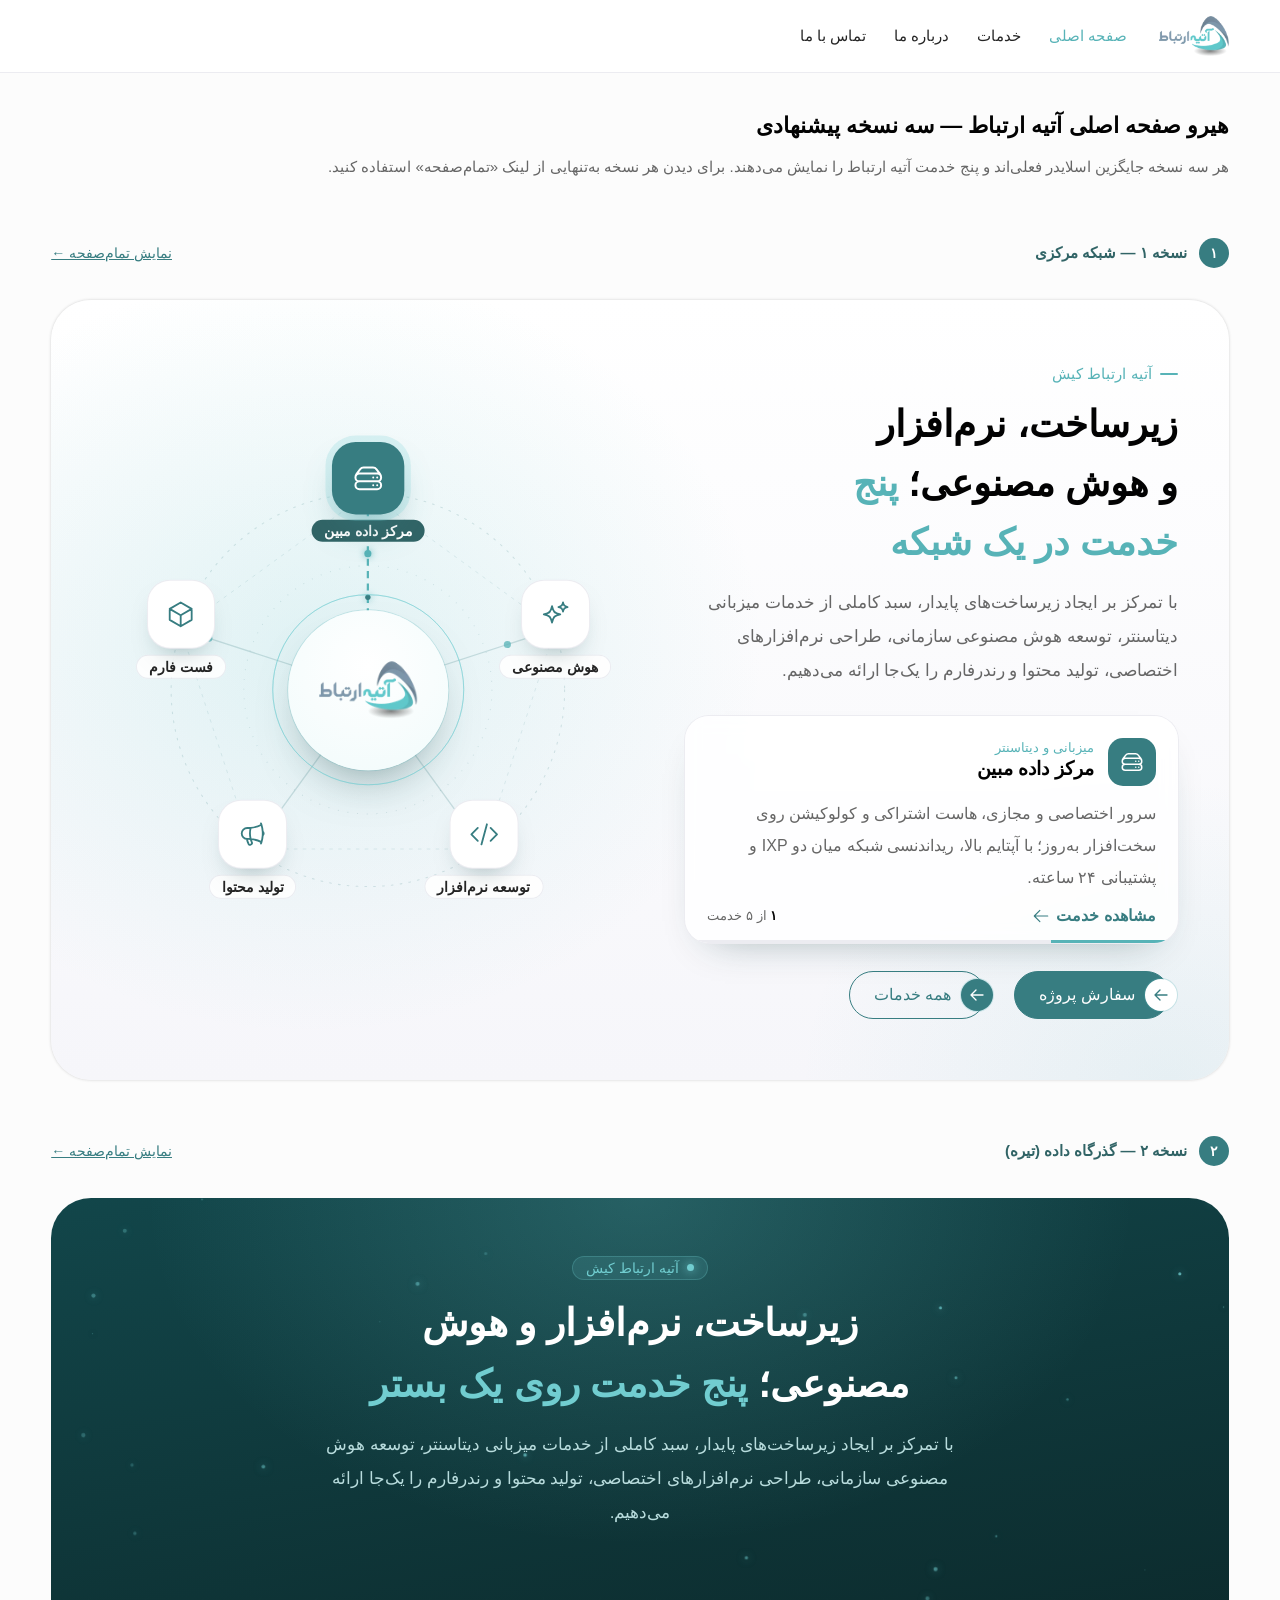
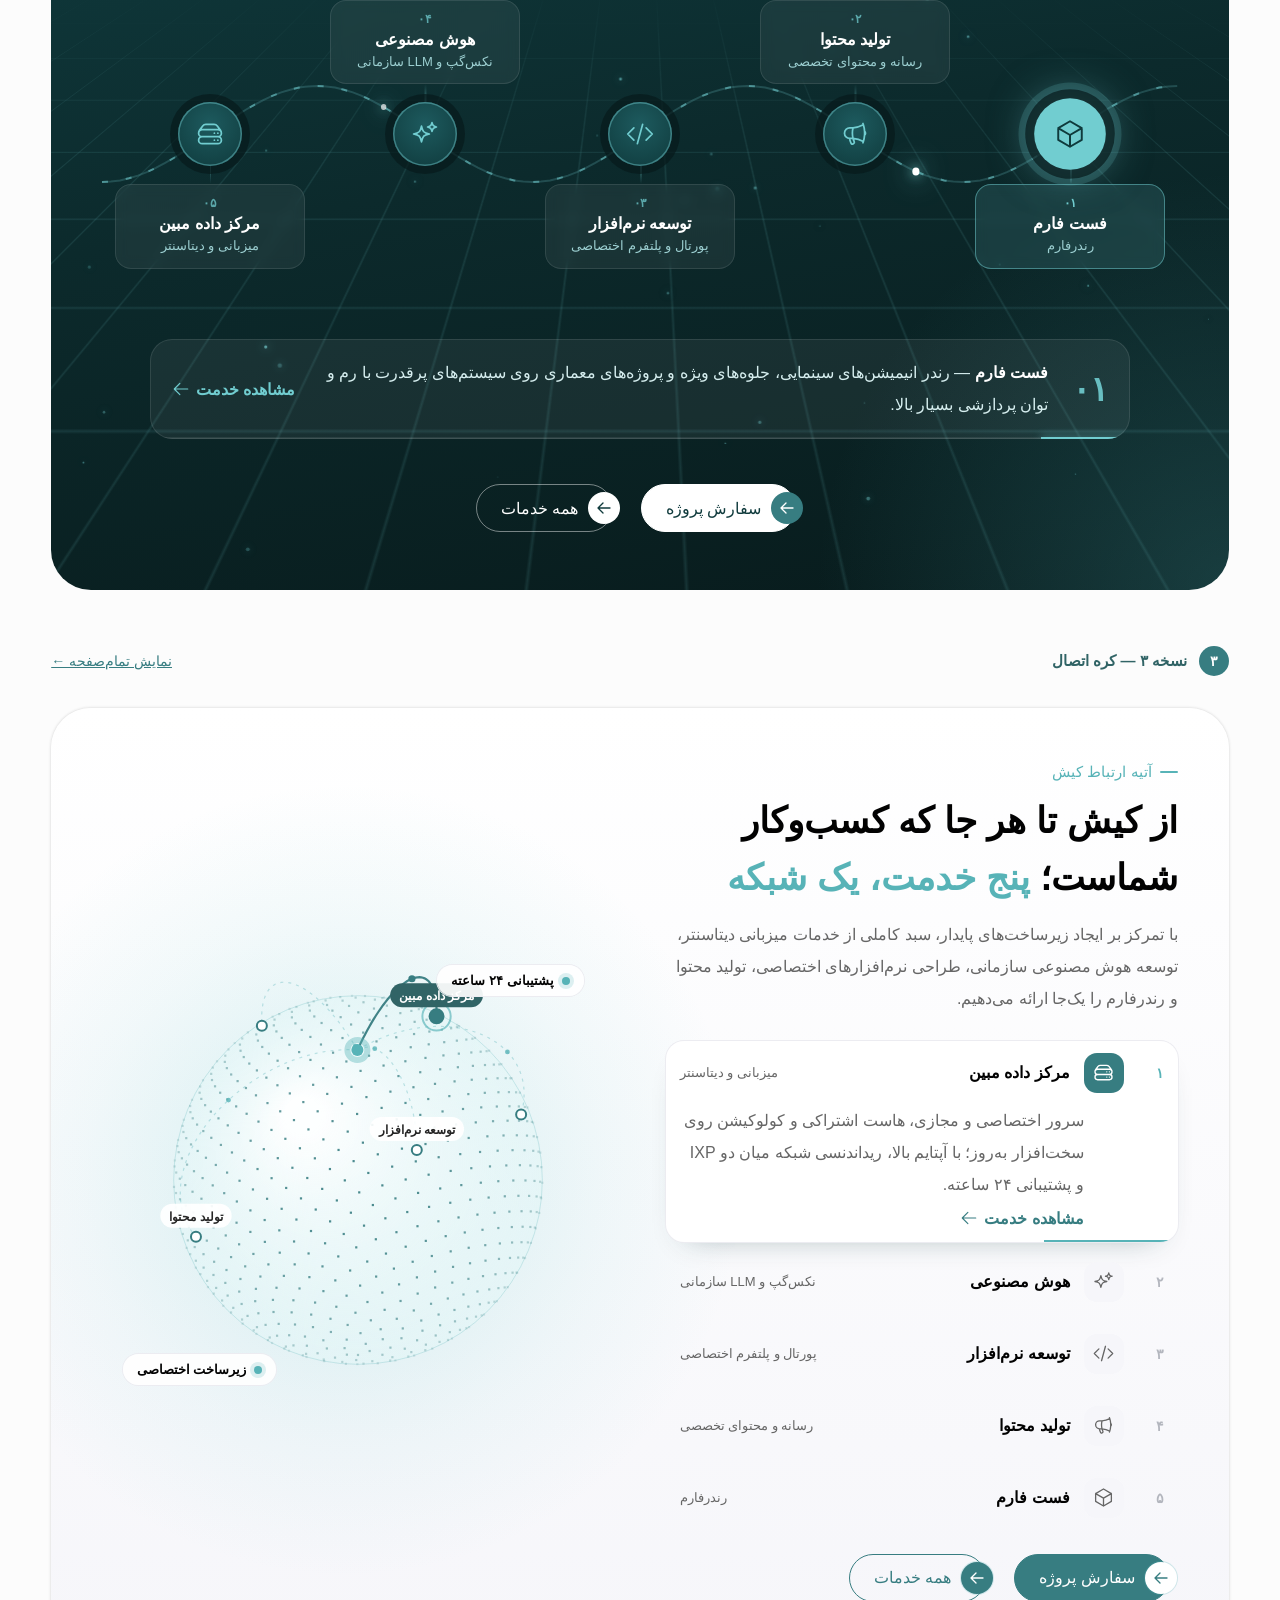
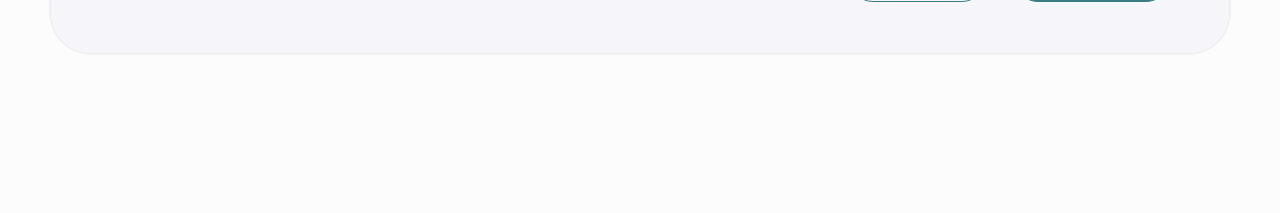
==== commit 5715402c: "Home hero v2: number services right-to-left (Fast Farm #1, Mobin #5) Co-Authored-By: Claude Opus 5.5" ====
--- a/home-hero/index.html
+++ b/home-hero/index.html
@@ -183,33 +183,33 @@
           <circle class="ahb-comet" r="3" opacity=".7"><animateMotion dur="7s" begin="-3.5s" repeatCount="indefinite" keyPoints="1;0" keyTimes="0;1" calcMode="linear"><mpath href="#ahb-wave"/></animateMotion></circle>
         </svg>
         <ol class="ahb-nodes" aria-label="خدمات آتیه ارتباط">
-        <li class="ahb-node" role="button" tabindex="0" style="--x:10.00%" aria-pressed="true" aria-label="مرکز داده مبین: میزبانی و دیتاسنتر">
-          <span class="ahb-node__dot"><svg class="ahb-icon" aria-hidden="true"><use href="#ahb-i-server"/></svg></span>
-          <span class="ahb-node__card"><span class="ahb-node__name">مرکز داده مبین</span><span class="ahb-node__k">میزبانی و دیتاسنتر</span></span>
+        <li class="ahb-node" role="button" tabindex="0" style="--x:90.00%" aria-pressed="true" aria-label="فست فارم: رندرفارم">
+          <span class="ahb-node__dot"><svg class="ahb-icon" aria-hidden="true"><use href="#ahb-i-cube"/></svg></span>
+          <span class="ahb-node__card"><span class="ahb-node__n">۰۱</span><span class="ahb-node__name">فست فارم</span><span class="ahb-node__k">رندرفارم</span></span>
+        </li>
+        <li class="ahb-node" role="button" tabindex="0" style="--x:70.00%" aria-pressed="false" aria-label="تولید محتوا: رسانه و محتوای تخصصی">
+          <span class="ahb-node__dot"><svg class="ahb-icon" aria-hidden="true"><use href="#ahb-i-megaphone"/></svg></span>
+          <span class="ahb-node__card"><span class="ahb-node__n">۰۲</span><span class="ahb-node__name">تولید محتوا</span><span class="ahb-node__k">رسانه و محتوای تخصصی</span></span>
+        </li>
+        <li class="ahb-node" role="button" tabindex="0" style="--x:50.00%" aria-pressed="false" aria-label="توسعه نرم‌افزار: پورتال و پلتفرم اختصاصی">
+          <span class="ahb-node__dot"><svg class="ahb-icon" aria-hidden="true"><use href="#ahb-i-code"/></svg></span>
+          <span class="ahb-node__card"><span class="ahb-node__n">۰۳</span><span class="ahb-node__name">توسعه نرم‌افزار</span><span class="ahb-node__k">پورتال و پلتفرم اختصاصی</span></span>
         </li>
         <li class="ahb-node" role="button" tabindex="0" style="--x:30.00%" aria-pressed="false" aria-label="هوش مصنوعی: نکس‌گپ و LLM سازمانی">
           <span class="ahb-node__dot"><svg class="ahb-icon" aria-hidden="true"><use href="#ahb-i-sparkles"/></svg></span>
-          <span class="ahb-node__card"><span class="ahb-node__name">هوش مصنوعی</span><span class="ahb-node__k">نکس‌گپ و LLM سازمانی</span></span>
-        </li>
-        <li class="ahb-node" role="button" tabindex="0" style="--x:50.00%" aria-pressed="false" aria-label="توسعه نرم‌افزار: پورتال و پلتفرم اختصاصی">
-          <span class="ahb-node__dot"><svg class="ahb-icon" aria-hidden="true"><use href="#ahb-i-code"/></svg></span>
-          <span class="ahb-node__card"><span class="ahb-node__name">توسعه نرم‌افزار</span><span class="ahb-node__k">پورتال و پلتفرم اختصاصی</span></span>
-        </li>
-        <li class="ahb-node" role="button" tabindex="0" style="--x:70.00%" aria-pressed="false" aria-label="تولید محتوا: رسانه و محتوای تخصصی">
-          <span class="ahb-node__dot"><svg class="ahb-icon" aria-hidden="true"><use href="#ahb-i-megaphone"/></svg></span>
-          <span class="ahb-node__card"><span class="ahb-node__name">تولید محتوا</span><span class="ahb-node__k">رسانه و محتوای تخصصی</span></span>
-        </li>
-        <li class="ahb-node" role="button" tabindex="0" style="--x:90.00%" aria-pressed="false" aria-label="فست فارم: رندرفارم">
-          <span class="ahb-node__dot"><svg class="ahb-icon" aria-hidden="true"><use href="#ahb-i-cube"/></svg></span>
-          <span class="ahb-node__card"><span class="ahb-node__name">فست فارم</span><span class="ahb-node__k">رندرفارم</span></span>
+          <span class="ahb-node__card"><span class="ahb-node__n">۰۴</span><span class="ahb-node__name">هوش مصنوعی</span><span class="ahb-node__k">نکس‌گپ و LLM سازمانی</span></span>
+        </li>
+        <li class="ahb-node" role="button" tabindex="0" style="--x:10.00%" aria-pressed="false" aria-label="مرکز داده مبین: میزبانی و دیتاسنتر">
+          <span class="ahb-node__dot"><svg class="ahb-icon" aria-hidden="true"><use href="#ahb-i-server"/></svg></span>
+          <span class="ahb-node__card"><span class="ahb-node__n">۰۵</span><span class="ahb-node__name">مرکز داده مبین</span><span class="ahb-node__k">میزبانی و دیتاسنتر</span></span>
         </li>
         </ol>
       </div>
 
       <div class="ahb-detail" aria-live="polite">
         <span class="ahb-detail__n" data-ahb="n">۰۱</span>
-        <p class="ahb-detail__text"><b data-ahb="name">مرکز داده مبین</b> — <span data-ahb="text">سرور اختصاصی و مجازی، هاست اشتراکی و کولوکیشن روی سخت‌افزار به‌روز؛ با آپتایم بالا، ریداندنسی شبکه میان دو IXP و پشتیبانی ۲۴ ساعته.</span></p>
-        <a class="ahb-link" data-ahb="href" href="/services/mobinidc/">مشاهده خدمت <svg class="ahb-icon" aria-hidden="true"><use href="#ahb-i-arrow"/></svg></a>
+        <p class="ahb-detail__text"><b data-ahb="name">فست فارم</b> — <span data-ahb="text">رندر انیمیشن‌های سینمایی، جلوه‌های ویژه و پروژه‌های معماری روی سیستم‌های پرقدرت با رم و توان پردازشی بسیار بالا.</span></p>
+        <a class="ahb-link" data-ahb="href" href="/services/fastfarm/">مشاهده خدمت <svg class="ahb-icon" aria-hidden="true"><use href="#ahb-i-arrow"/></svg></a>
         <span class="ahb-detail__bar" aria-hidden="true"><i></i></span>
       </div>
       <div class="ahb-actions" style="margin-top:0">
@@ -219,40 +219,40 @@
     </div>
   </div>
   <script type="application/json" class="ahb-data">[
+  {
+    "name": "فست فارم",
+    "k": "رندرفارم",
+    "icon": "cube",
+    "href": "/services/fastfarm/",
+    "text": "رندر انیمیشن‌های سینمایی، جلوه‌های ویژه و پروژه‌های معماری روی سیستم‌های پرقدرت با رم و توان پردازشی بسیار بالا."
+  },
+  {
+    "name": "تولید محتوا",
+    "k": "رسانه و محتوای تخصصی",
+    "icon": "megaphone",
+    "href": "/services/content/",
+    "text": "مقالات تخصصی سئو، صفحات لندینگ، سناریو و موشن‌گرافی؛ تا رسانه به ابزاری برای جذب مخاطب و افزایش فروش تبدیل شود."
+  },
+  {
+    "name": "توسعه نرم‌افزار",
+    "k": "پورتال و پلتفرم اختصاصی",
+    "icon": "code",
+    "href": "/services/software/",
+    "text": "پورتال‌های اداری، سامانه‌های مدیریت محتوا و پلتفرم‌های آنلاین اختصاصی؛ بر اساس نیازهای واقعی کسب‌وکار و استانداردهای UI/UX."
+  },
+  {
+    "name": "هوش مصنوعی",
+    "k": "نکس‌گپ و LLM سازمانی",
+    "icon": "sparkles",
+    "href": "/services/ai/",
+    "text": "دسترسی یکپارچه به برترین مدل‌های زبانی جهان با پلتفرم نکس‌گپ، در کنار توسعه هوش مصنوعی بومی و اختصاصی روی زیرساخت پردازش سنگین."
+  },
   {
     "name": "مرکز داده مبین",
     "k": "میزبانی و دیتاسنتر",
     "icon": "server",
     "href": "/services/mobinidc/",
     "text": "سرور اختصاصی و مجازی، هاست اشتراکی و کولوکیشن روی سخت‌افزار به‌روز؛ با آپتایم بالا، ریداندنسی شبکه میان دو IXP و پشتیبانی ۲۴ ساعته."
-  },
-  {
-    "name": "هوش مصنوعی",
-    "k": "نکس‌گپ و LLM سازمانی",
-    "icon": "sparkles",
-    "href": "/services/ai/",
-    "text": "دسترسی یکپارچه به برترین مدل‌های زبانی جهان با پلتفرم نکس‌گپ، در کنار توسعه هوش مصنوعی بومی و اختصاصی روی زیرساخت پردازش سنگین."
-  },
-  {
-    "name": "توسعه نرم‌افزار",
-    "k": "پورتال و پلتفرم اختصاصی",
-    "icon": "code",
-    "href": "/services/software/",
-    "text": "پورتال‌های اداری، سامانه‌های مدیریت محتوا و پلتفرم‌های آنلاین اختصاصی؛ بر اساس نیازهای واقعی کسب‌وکار و استانداردهای UI/UX."
-  },
-  {
-    "name": "تولید محتوا",
-    "k": "رسانه و محتوای تخصصی",
-    "icon": "megaphone",
-    "href": "/services/content/",
-    "text": "مقالات تخصصی سئو، صفحات لندینگ، سناریو و موشن‌گرافی؛ تا رسانه به ابزاری برای جذب مخاطب و افزایش فروش تبدیل شود."
-  },
-  {
-    "name": "فست فارم",
-    "k": "رندرفارم",
-    "icon": "cube",
-    "href": "/services/fastfarm/",
-    "text": "رندر انیمیشن‌های سینمایی، جلوه‌های ویژه و پروژه‌های معماری روی سیستم‌های پرقدرت با رم و توان پردازشی بسیار بالا."
   }
 ]</script>
 </section>
--- a/home-hero/v2/home-hero-v2.css
+++ b/home-hero/v2/home-hero-v2.css
@@ -77,6 +77,8 @@
 }
 .ahb-node:nth-child(odd) .ahb-node__card { top: calc(100% + 18px); }
 .ahb-node:nth-child(even) .ahb-node__card { bottom: calc(100% + 18px); }
+.ahb-node__n { display: block; margin-bottom: 2px; color: var(--ahb-mint); font-size: 12px; font-weight: 700; letter-spacing: .5px; opacity: .75; }
+.ahb-node[aria-pressed="true"] .ahb-node__n { opacity: 1; }
 .ahb-node__name { display: block; color: #fff; font-size: 16px; font-weight: 700; line-height: 1.5; }
 .ahb-node__k { display: block; color: #9ccfd1; font-size: 13px; line-height: 1.6; }
 .ahb-node::after { /* stem from dot to card */
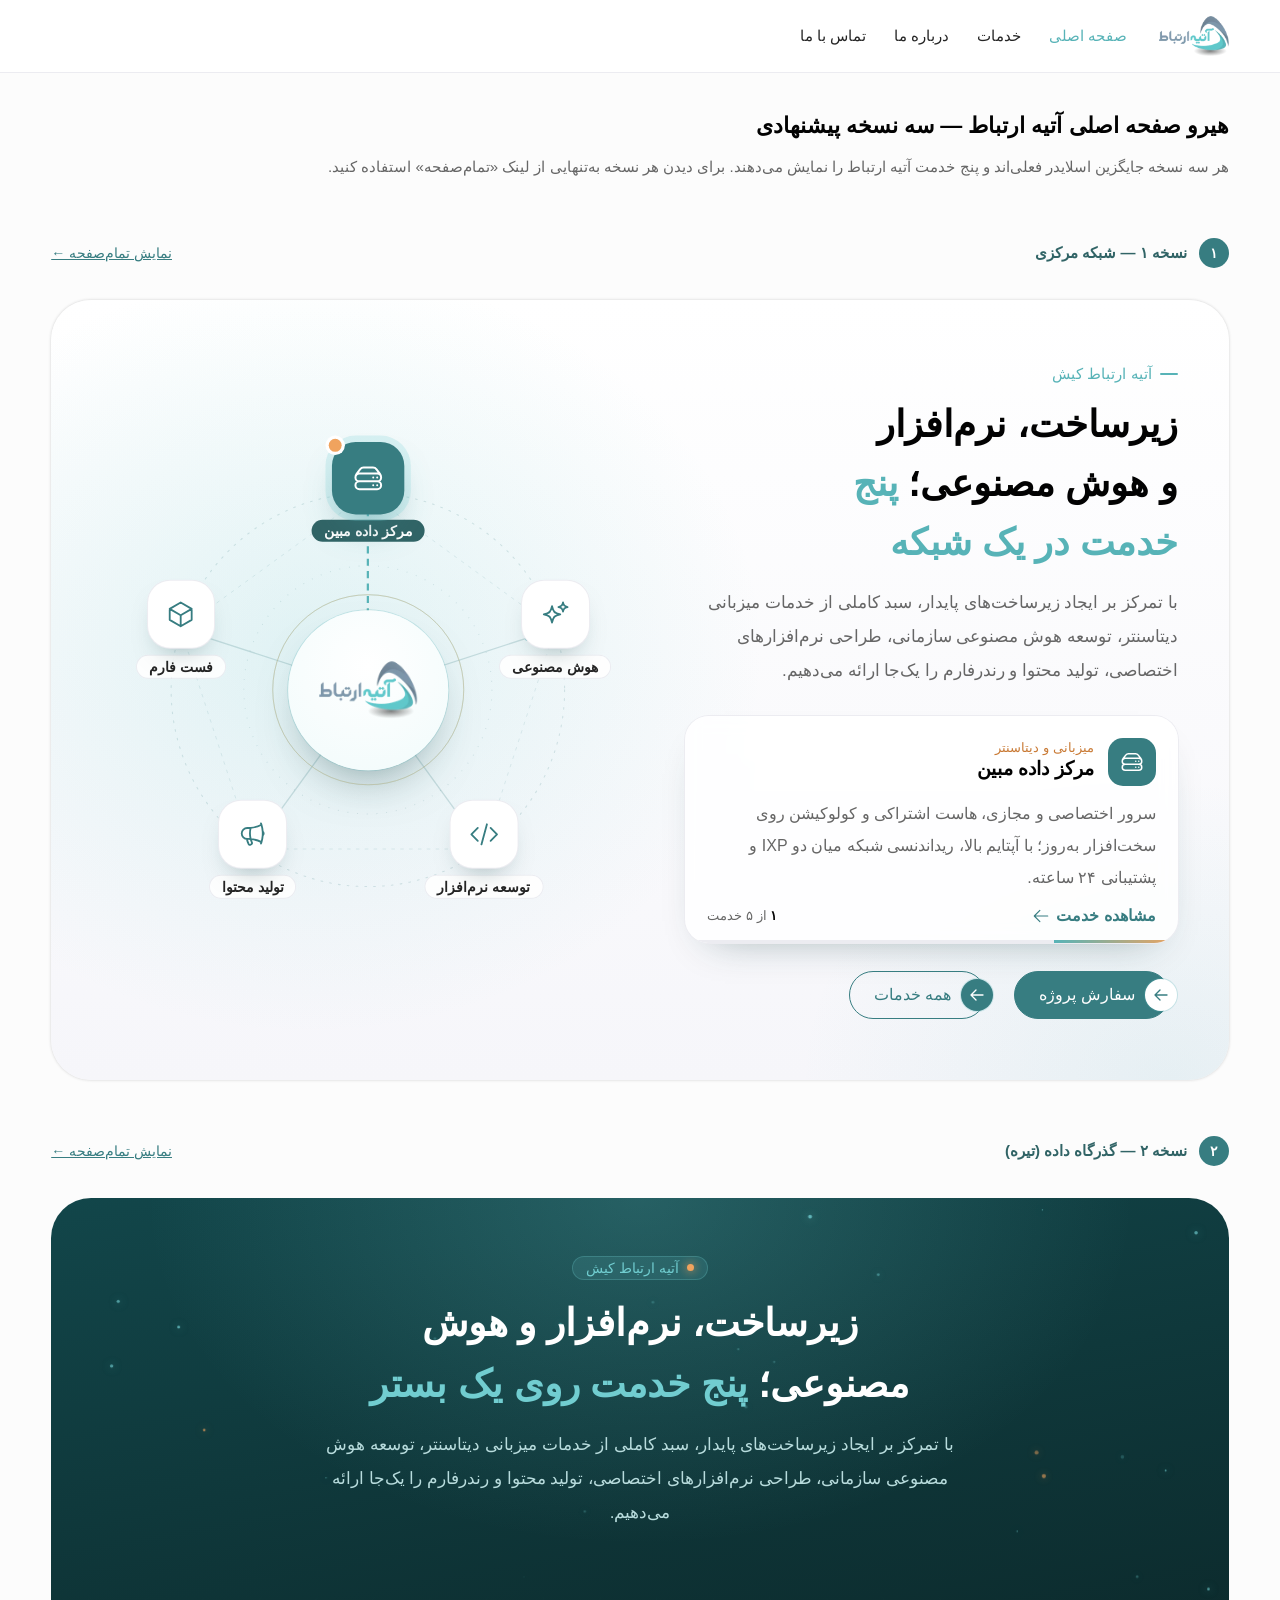
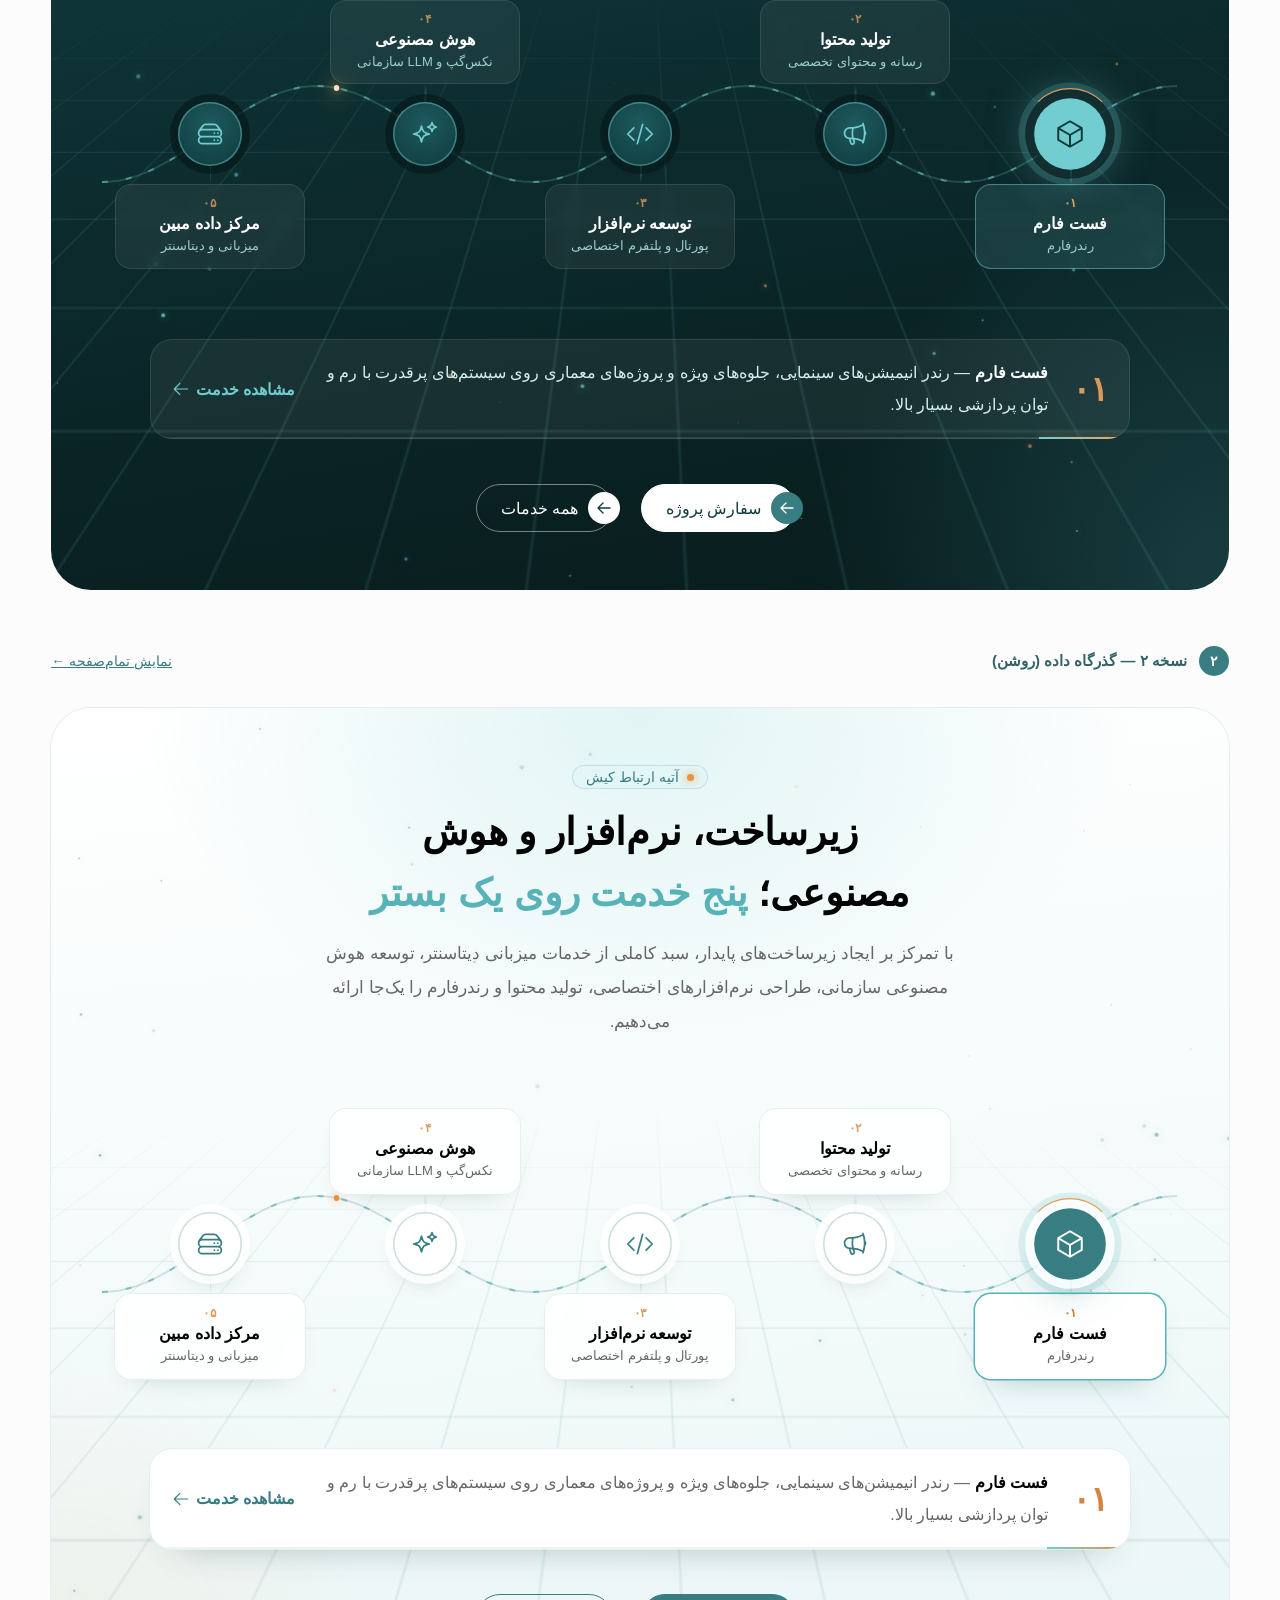
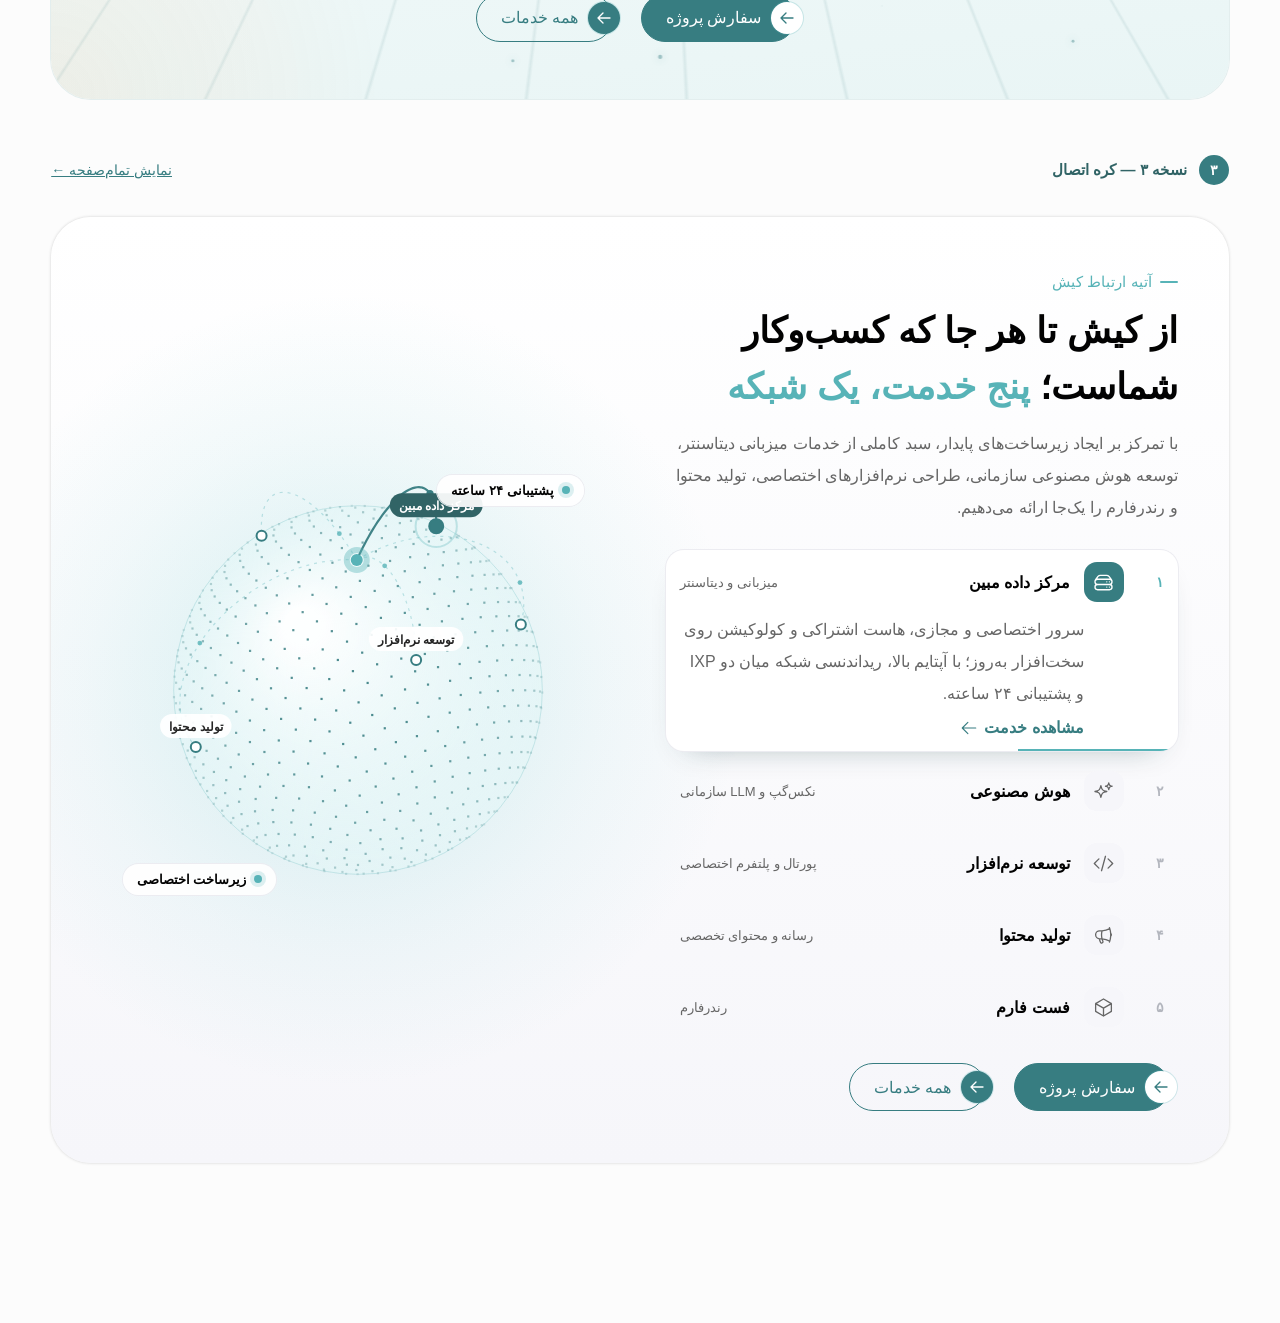
==== commit bba7b806: "Home hero v2: light theme (ahb-hero--light) + amber secondary accent Co-Authored-By: Claude Opus 5.5" ====
--- a/home-hero/index.html
+++ b/home-hero/index.html
@@ -180,7 +180,99 @@
           <path id="ahb-wave" class="ahb-wave" d="M0,128.0 L10,127.6 L20,126.4 L30,124.3 L40,121.6 L50,118.1 L60,113.9 L70,109.2 L80,104.0 L90,98.4 L100,92.4 L110,86.3 L120,80.0 L130,73.7 L140,67.6 L150,61.6 L160,56.0 L170,50.8 L180,46.1 L190,41.9 L200,38.4 L210,35.7 L220,33.6 L230,32.4 L240,32.0 L250,32.4 L260,33.6 L270,35.7 L280,38.4 L290,41.9 L300,46.1 L310,50.8 L320,56.0 L330,61.6 L340,67.6 L350,73.7 L360,80.0 L370,86.3 L380,92.4 L390,98.4 L400,104.0 L410,109.2 L420,113.9 L430,118.1 L440,121.6 L450,124.3 L460,126.4 L470,127.6 L480,128.0 L490,127.6 L500,126.4 L510,124.3 L520,121.6 L530,118.1 L540,113.9 L550,109.2 L560,104.0 L570,98.4 L580,92.4 L590,86.3 L600,80.0 L610,73.7 L620,67.6 L630,61.6 L640,56.0 L650,50.8 L660,46.1 L670,41.9 L680,38.4 L690,35.7 L700,33.6 L710,32.4 L720,32.0 L730,32.4 L740,33.6 L750,35.7 L760,38.4 L770,41.9 L780,46.1 L790,50.8 L800,56.0 L810,61.6 L820,67.6 L830,73.7 L840,80.0 L850,86.3 L860,92.4 L870,98.4 L880,104.0 L890,109.2 L900,113.9 L910,118.1 L920,121.6 L930,124.3 L940,126.4 L950,127.6 L960,128.0 L970,127.6 L980,126.4 L990,124.3 L1000,121.6 L1010,118.1 L1020,113.9 L1030,109.2 L1040,104.0 L1050,98.4 L1060,92.4 L1070,86.3 L1080,80.0 L1090,73.7 L1100,67.6 L1110,61.6 L1120,56.0 L1130,50.8 L1140,46.1 L1150,41.9 L1160,38.4 L1170,35.7 L1180,33.6 L1190,32.4 L1200,32.0"/>
           <path class="ahb-wave ahb-wave--flow" d="M0,128.0 L10,127.6 L20,126.4 L30,124.3 L40,121.6 L50,118.1 L60,113.9 L70,109.2 L80,104.0 L90,98.4 L100,92.4 L110,86.3 L120,80.0 L130,73.7 L140,67.6 L150,61.6 L160,56.0 L170,50.8 L180,46.1 L190,41.9 L200,38.4 L210,35.7 L220,33.6 L230,32.4 L240,32.0 L250,32.4 L260,33.6 L270,35.7 L280,38.4 L290,41.9 L300,46.1 L310,50.8 L320,56.0 L330,61.6 L340,67.6 L350,73.7 L360,80.0 L370,86.3 L380,92.4 L390,98.4 L400,104.0 L410,109.2 L420,113.9 L430,118.1 L440,121.6 L450,124.3 L460,126.4 L470,127.6 L480,128.0 L490,127.6 L500,126.4 L510,124.3 L520,121.6 L530,118.1 L540,113.9 L550,109.2 L560,104.0 L570,98.4 L580,92.4 L590,86.3 L600,80.0 L610,73.7 L620,67.6 L630,61.6 L640,56.0 L650,50.8 L660,46.1 L670,41.9 L680,38.4 L690,35.7 L700,33.6 L710,32.4 L720,32.0 L730,32.4 L740,33.6 L750,35.7 L760,38.4 L770,41.9 L780,46.1 L790,50.8 L800,56.0 L810,61.6 L820,67.6 L830,73.7 L840,80.0 L850,86.3 L860,92.4 L870,98.4 L880,104.0 L890,109.2 L900,113.9 L910,118.1 L920,121.6 L930,124.3 L940,126.4 L950,127.6 L960,128.0 L970,127.6 L980,126.4 L990,124.3 L1000,121.6 L1010,118.1 L1020,113.9 L1030,109.2 L1040,104.0 L1050,98.4 L1060,92.4 L1070,86.3 L1080,80.0 L1090,73.7 L1100,67.6 L1110,61.6 L1120,56.0 L1130,50.8 L1140,46.1 L1150,41.9 L1160,38.4 L1170,35.7 L1180,33.6 L1190,32.4 L1200,32.0"/>
           <circle class="ahb-comet" r="4"><animateMotion dur="7s" repeatCount="indefinite" keyPoints="1;0" keyTimes="0;1" calcMode="linear"><mpath href="#ahb-wave"/></animateMotion></circle>
-          <circle class="ahb-comet" r="3" opacity=".7"><animateMotion dur="7s" begin="-3.5s" repeatCount="indefinite" keyPoints="1;0" keyTimes="0;1" calcMode="linear"><mpath href="#ahb-wave"/></animateMotion></circle>
+          <circle class="ahb-comet ahb-comet--alt" r="3"><animateMotion dur="7s" begin="-3.5s" repeatCount="indefinite" keyPoints="1;0" keyTimes="0;1" calcMode="linear"><mpath href="#ahb-wave"/></animateMotion></circle>
+        </svg>
+        <ol class="ahb-nodes" aria-label="خدمات آتیه ارتباط">
+        <li class="ahb-node" role="button" tabindex="0" style="--x:90.00%" aria-pressed="true" aria-label="فست فارم: رندرفارم">
+          <span class="ahb-node__dot"><svg class="ahb-icon" aria-hidden="true"><use href="#ahb-i-cube"/></svg></span>
+          <span class="ahb-node__card"><span class="ahb-node__n">۰۱</span><span class="ahb-node__name">فست فارم</span><span class="ahb-node__k">رندرفارم</span></span>
+        </li>
+        <li class="ahb-node" role="button" tabindex="0" style="--x:70.00%" aria-pressed="false" aria-label="تولید محتوا: رسانه و محتوای تخصصی">
+          <span class="ahb-node__dot"><svg class="ahb-icon" aria-hidden="true"><use href="#ahb-i-megaphone"/></svg></span>
+          <span class="ahb-node__card"><span class="ahb-node__n">۰۲</span><span class="ahb-node__name">تولید محتوا</span><span class="ahb-node__k">رسانه و محتوای تخصصی</span></span>
+        </li>
+        <li class="ahb-node" role="button" tabindex="0" style="--x:50.00%" aria-pressed="false" aria-label="توسعه نرم‌افزار: پورتال و پلتفرم اختصاصی">
+          <span class="ahb-node__dot"><svg class="ahb-icon" aria-hidden="true"><use href="#ahb-i-code"/></svg></span>
+          <span class="ahb-node__card"><span class="ahb-node__n">۰۳</span><span class="ahb-node__name">توسعه نرم‌افزار</span><span class="ahb-node__k">پورتال و پلتفرم اختصاصی</span></span>
+        </li>
+        <li class="ahb-node" role="button" tabindex="0" style="--x:30.00%" aria-pressed="false" aria-label="هوش مصنوعی: نکس‌گپ و LLM سازمانی">
+          <span class="ahb-node__dot"><svg class="ahb-icon" aria-hidden="true"><use href="#ahb-i-sparkles"/></svg></span>
+          <span class="ahb-node__card"><span class="ahb-node__n">۰۴</span><span class="ahb-node__name">هوش مصنوعی</span><span class="ahb-node__k">نکس‌گپ و LLM سازمانی</span></span>
+        </li>
+        <li class="ahb-node" role="button" tabindex="0" style="--x:10.00%" aria-pressed="false" aria-label="مرکز داده مبین: میزبانی و دیتاسنتر">
+          <span class="ahb-node__dot"><svg class="ahb-icon" aria-hidden="true"><use href="#ahb-i-server"/></svg></span>
+          <span class="ahb-node__card"><span class="ahb-node__n">۰۵</span><span class="ahb-node__name">مرکز داده مبین</span><span class="ahb-node__k">میزبانی و دیتاسنتر</span></span>
+        </li>
+        </ol>
+      </div>
+
+      <div class="ahb-detail" aria-live="polite">
+        <span class="ahb-detail__n" data-ahb="n">۰۱</span>
+        <p class="ahb-detail__text"><b data-ahb="name">فست فارم</b> — <span data-ahb="text">رندر انیمیشن‌های سینمایی، جلوه‌های ویژه و پروژه‌های معماری روی سیستم‌های پرقدرت با رم و توان پردازشی بسیار بالا.</span></p>
+        <a class="ahb-link" data-ahb="href" href="/services/fastfarm/">مشاهده خدمت <svg class="ahb-icon" aria-hidden="true"><use href="#ahb-i-arrow"/></svg></a>
+        <span class="ahb-detail__bar" aria-hidden="true"><i></i></span>
+      </div>
+      <div class="ahb-actions" style="margin-top:0">
+        <a class="ahb-btn" href="/order/"><span class="ahb-btn__icon" aria-hidden="true"><svg class="ahb-icon"><use href="#ahb-i-arrow"/></svg></span><span>سفارش پروژه</span></a>
+        <a class="ahb-btn ahb-btn--ghost" href="/services/"><span class="ahb-btn__icon" aria-hidden="true"><svg class="ahb-icon"><use href="#ahb-i-arrow"/></svg></span><span>همه خدمات</span></a>
+      </div>
+    </div>
+  </div>
+  <script type="application/json" class="ahb-data">[
+  {
+    "name": "فست فارم",
+    "k": "رندرفارم",
+    "icon": "cube",
+    "href": "/services/fastfarm/",
+    "text": "رندر انیمیشن‌های سینمایی، جلوه‌های ویژه و پروژه‌های معماری روی سیستم‌های پرقدرت با رم و توان پردازشی بسیار بالا."
+  },
+  {
+    "name": "تولید محتوا",
+    "k": "رسانه و محتوای تخصصی",
+    "icon": "megaphone",
+    "href": "/services/content/",
+    "text": "مقالات تخصصی سئو، صفحات لندینگ، سناریو و موشن‌گرافی؛ تا رسانه به ابزاری برای جذب مخاطب و افزایش فروش تبدیل شود."
+  },
+  {
+    "name": "توسعه نرم‌افزار",
+    "k": "پورتال و پلتفرم اختصاصی",
+    "icon": "code",
+    "href": "/services/software/",
+    "text": "پورتال‌های اداری، سامانه‌های مدیریت محتوا و پلتفرم‌های آنلاین اختصاصی؛ بر اساس نیازهای واقعی کسب‌وکار و استانداردهای UI/UX."
+  },
+  {
+    "name": "هوش مصنوعی",
+    "k": "نکس‌گپ و LLM سازمانی",
+    "icon": "sparkles",
+    "href": "/services/ai/",
+    "text": "دسترسی یکپارچه به برترین مدل‌های زبانی جهان با پلتفرم نکس‌گپ، در کنار توسعه هوش مصنوعی بومی و اختصاصی روی زیرساخت پردازش سنگین."
+  },
+  {
+    "name": "مرکز داده مبین",
+    "k": "میزبانی و دیتاسنتر",
+    "icon": "server",
+    "href": "/services/mobinidc/",
+    "text": "سرور اختصاصی و مجازی، هاست اشتراکی و کولوکیشن روی سخت‌افزار به‌روز؛ با آپتایم بالا، ریداندنسی شبکه میان دو IXP و پشتیبانی ۲۴ ساعته."
+  }
+]</script>
+</section>
+<div class="pv-label"><b>۲</b>نسخه ۲ — گذرگاه داده (روشن)<a href="v2/light.html">نمایش تمام‌صفحه ←</a></div>
+<section class="ahb-hero ahb-hero--light" aria-labelledby="ahb-title-l">
+  <div class="ahb-container">
+    <div class="ahb-box">
+      <canvas class="ahb-bg" aria-hidden="true"></canvas>
+      <header class="ahb-head">
+        <p class="ahb-eyebrow"><i aria-hidden="true"></i>آتیه ارتباط کیش</p>
+        <h1 class="ahb-title" id="ahb-title-l">زیرساخت، نرم‌افزار و هوش مصنوعی؛ <span>پنج خدمت روی یک بستر</span></h1>
+        <p class="ahb-lead">با تمرکز بر ایجاد زیرساخت‌های پایدار، سبد کاملی از خدمات میزبانی دیتاسنتر، توسعه هوش مصنوعی سازمانی، طراحی نرم‌افزارهای اختصاصی، تولید محتوا و رندرفارم را یک‌جا ارائه می‌دهیم.</p>
+      </header>
+
+      <div class="ahb-bus">
+        <svg class="ahb-bus__svg" viewBox="0 0 1200 160" preserveAspectRatio="none" aria-hidden="true">
+          <path id="ahb-wave-l" class="ahb-wave" d="M0,128.0 L10,127.6 L20,126.4 L30,124.3 L40,121.6 L50,118.1 L60,113.9 L70,109.2 L80,104.0 L90,98.4 L100,92.4 L110,86.3 L120,80.0 L130,73.7 L140,67.6 L150,61.6 L160,56.0 L170,50.8 L180,46.1 L190,41.9 L200,38.4 L210,35.7 L220,33.6 L230,32.4 L240,32.0 L250,32.4 L260,33.6 L270,35.7 L280,38.4 L290,41.9 L300,46.1 L310,50.8 L320,56.0 L330,61.6 L340,67.6 L350,73.7 L360,80.0 L370,86.3 L380,92.4 L390,98.4 L400,104.0 L410,109.2 L420,113.9 L430,118.1 L440,121.6 L450,124.3 L460,126.4 L470,127.6 L480,128.0 L490,127.6 L500,126.4 L510,124.3 L520,121.6 L530,118.1 L540,113.9 L550,109.2 L560,104.0 L570,98.4 L580,92.4 L590,86.3 L600,80.0 L610,73.7 L620,67.6 L630,61.6 L640,56.0 L650,50.8 L660,46.1 L670,41.9 L680,38.4 L690,35.7 L700,33.6 L710,32.4 L720,32.0 L730,32.4 L740,33.6 L750,35.7 L760,38.4 L770,41.9 L780,46.1 L790,50.8 L800,56.0 L810,61.6 L820,67.6 L830,73.7 L840,80.0 L850,86.3 L860,92.4 L870,98.4 L880,104.0 L890,109.2 L900,113.9 L910,118.1 L920,121.6 L930,124.3 L940,126.4 L950,127.6 L960,128.0 L970,127.6 L980,126.4 L990,124.3 L1000,121.6 L1010,118.1 L1020,113.9 L1030,109.2 L1040,104.0 L1050,98.4 L1060,92.4 L1070,86.3 L1080,80.0 L1090,73.7 L1100,67.6 L1110,61.6 L1120,56.0 L1130,50.8 L1140,46.1 L1150,41.9 L1160,38.4 L1170,35.7 L1180,33.6 L1190,32.4 L1200,32.0"/>
+          <path class="ahb-wave ahb-wave--flow" d="M0,128.0 L10,127.6 L20,126.4 L30,124.3 L40,121.6 L50,118.1 L60,113.9 L70,109.2 L80,104.0 L90,98.4 L100,92.4 L110,86.3 L120,80.0 L130,73.7 L140,67.6 L150,61.6 L160,56.0 L170,50.8 L180,46.1 L190,41.9 L200,38.4 L210,35.7 L220,33.6 L230,32.4 L240,32.0 L250,32.4 L260,33.6 L270,35.7 L280,38.4 L290,41.9 L300,46.1 L310,50.8 L320,56.0 L330,61.6 L340,67.6 L350,73.7 L360,80.0 L370,86.3 L380,92.4 L390,98.4 L400,104.0 L410,109.2 L420,113.9 L430,118.1 L440,121.6 L450,124.3 L460,126.4 L470,127.6 L480,128.0 L490,127.6 L500,126.4 L510,124.3 L520,121.6 L530,118.1 L540,113.9 L550,109.2 L560,104.0 L570,98.4 L580,92.4 L590,86.3 L600,80.0 L610,73.7 L620,67.6 L630,61.6 L640,56.0 L650,50.8 L660,46.1 L670,41.9 L680,38.4 L690,35.7 L700,33.6 L710,32.4 L720,32.0 L730,32.4 L740,33.6 L750,35.7 L760,38.4 L770,41.9 L780,46.1 L790,50.8 L800,56.0 L810,61.6 L820,67.6 L830,73.7 L840,80.0 L850,86.3 L860,92.4 L870,98.4 L880,104.0 L890,109.2 L900,113.9 L910,118.1 L920,121.6 L930,124.3 L940,126.4 L950,127.6 L960,128.0 L970,127.6 L980,126.4 L990,124.3 L1000,121.6 L1010,118.1 L1020,113.9 L1030,109.2 L1040,104.0 L1050,98.4 L1060,92.4 L1070,86.3 L1080,80.0 L1090,73.7 L1100,67.6 L1110,61.6 L1120,56.0 L1130,50.8 L1140,46.1 L1150,41.9 L1160,38.4 L1170,35.7 L1180,33.6 L1190,32.4 L1200,32.0"/>
+          <circle class="ahb-comet" r="4"><animateMotion dur="7s" repeatCount="indefinite" keyPoints="1;0" keyTimes="0;1" calcMode="linear"><mpath href="#ahb-wave-l"/></animateMotion></circle>
+          <circle class="ahb-comet ahb-comet--alt" r="3"><animateMotion dur="7s" begin="-3.5s" repeatCount="indefinite" keyPoints="1;0" keyTimes="0;1" calcMode="linear"><mpath href="#ahb-wave-l"/></animateMotion></circle>
         </svg>
         <ol class="ahb-nodes" aria-label="خدمات آتیه ارتباط">
         <li class="ahb-node" role="button" tabindex="0" style="--x:90.00%" aria-pressed="true" aria-label="فست فارم: رندرفارم">
--- a/home-hero/v1/home-hero-v1.css
+++ b/home-hero/v1/home-hero-v1.css
@@ -17,6 +17,8 @@
   --ah-deep: #316466;
   --ah-mint: #71cdd0;
   --ah-mint-soft: #e3f6f7;
+  --ah-amber: #f0a35e;        /* secondary accent — use sparingly */
+  --ah-amber-soft: #fdf1e5;
   --ah-node: clamp(54px, 5.2vw, 72px);
   --ah-dur: 5200ms; /* auto-cycle interval, mirrored in JS */
 
@@ -65,14 +67,14 @@
 }
 .ah-detail__top { display: flex; align-items: center; gap: 14px; }
 .ah-detail__icon { display: grid; place-items: center; width: 48px; height: 48px; border-radius: 15px; background: var(--ah-btn); color: #fff; flex: 0 0 auto; }
-.ah-detail__k { color: var(--ah-teal); font-size: 13px; font-weight: 500; }
+.ah-detail__k { color: #c97a35; font-size: 13px; font-weight: 500; }
 .ah-detail__title { color: var(--ah-ink); font-size: 19px; font-weight: 700; line-height: 1.5; }
 .ah-detail__text { margin-top: 12px; color: var(--ah-muted); line-height: 2; min-height: 4em; }
 .ah-detail__foot { display: flex; align-items: center; justify-content: space-between; gap: 12px; margin-top: 12px; }
 .ah-detail__count { color: var(--ah-muted); font-size: 13px; }
 .ah-detail__count b { color: var(--ah-ink); }
 .ah-detail__bar { position: absolute; inset: auto 0 0 0; height: 3px; background: var(--ah-line); }
-.ah-detail__bar i { display: block; height: 100%; width: calc(var(--p, 0) * 100%); margin-inline-start: 0; background: var(--ah-teal); }
+.ah-detail__bar i { display: block; height: 100%; width: calc(var(--p, 0) * 100%); margin-inline-start: 0; background: linear-gradient(90deg, var(--ah-teal), var(--ah-amber)); }
 .ah-detail.is-swap .ah-detail__top, .ah-detail.is-swap .ah-detail__text { animation: ah-swap .5s var(--ah-ease); }
 @keyframes ah-swap { from { opacity: 0; transform: translateY(8px); } to { opacity: 1; transform: none; } }
 
@@ -113,8 +115,9 @@
 @keyframes ah-flow { to { stroke-dashoffset: -14; } }
 
 .ah-packet { fill: var(--ah-teal); opacity: .75; }
-.ah-packet--alt { fill: var(--ah-btn); opacity: .55; }
+.ah-packet--alt { fill: var(--ah-amber); opacity: .7; }
 .ah-packet.is-on { opacity: 1; filter: drop-shadow(0 0 4px rgba(87, 179, 183, .9)); }
+.ah-packet--alt.is-on { filter: drop-shadow(0 0 4px rgba(240, 163, 94, .85)); }
 
 /* hub */
 .ah-hub {
@@ -124,7 +127,7 @@
 }
 .ah-hub img { width: 62%; height: auto; }
 .ah-hub::before, .ah-hub::after { content: ""; position: absolute; inset: -10%; border-radius: 50%; border: 1.5px solid rgba(113, 205, 208, .45); animation: ah-ping 3.2s var(--ah-ease) infinite; }
-.ah-hub::after { animation-delay: 1.6s; }
+.ah-hub::after { animation-delay: 1.6s; border-color: rgba(240, 163, 94, .35); }
 @keyframes ah-ping { 0% { transform: scale(.85); opacity: .9; } 100% { transform: scale(1.35); opacity: 0; } }
 
 /* service nodes (buttons) */
@@ -143,6 +146,8 @@
 .ah-node:hover .ah-node__dot { transform: translateY(-3px); }
 .ah-node[aria-pressed="true"] .ah-node__dot { background: var(--ah-btn); color: #fff; transform: scale(1.08); box-shadow: 0 0 0 6px rgba(113, 205, 208, .22), 0 18px 34px -14px rgba(55, 125, 129, .7); }
 .ah-node[aria-pressed="true"] .ah-node__label { background: var(--ah-deep); color: #fff; box-shadow: none; }
+.ah-node__dot::after { content: ""; position: absolute; top: -3px; inset-inline-end: -3px; width: 12px; height: 12px; border-radius: 50%; background: var(--ah-amber); box-shadow: 0 0 0 3px #fff; transform: scale(0); transition: transform .35s var(--ah-ease); }
+.ah-node[aria-pressed="true"] .ah-node__dot::after { transform: scale(1); }
 .ah-node:focus-visible { outline: none; }
 .ah-node:focus-visible .ah-node__dot { outline: 2px solid var(--ah-ink); outline-offset: 4px; }
 .ah-node { animation: ah-bob 6s var(--ah-ease) infinite; animation-delay: calc(var(--i) * -1s); }
--- a/home-hero/v2/home-hero-v2.css
+++ b/home-hero/v2/home-hero-v2.css
@@ -9,6 +9,7 @@
   --ahb-ease: var(--at-ease, cubic-bezier(0.22, 0.61, 0.36, 1));
   --ahb-mint: #71cdd0;
   --ahb-deep: #0f3a3c;
+  --ahb-amber: #f0a35e;   /* secondary accent — sparingly */
   --ahb-dur: 5200ms;
   padding-top: clamp(16px, 2.5vw, 40px);
   font-family: Kalameh, Vazirmatn, Tahoma, sans-serif; direction: rtl; color: #e3f6f7;
@@ -44,7 +45,7 @@
 /* head */
 .ahb-head { max-width: 860px; text-align: center; }
 .ahb-eyebrow { display: inline-flex; align-items: center; gap: 8px; margin-bottom: 12px; padding: 4px 14px; border-radius: 999px; background: rgba(113, 205, 208, .12); color: var(--ahb-mint); font-size: 14px; font-weight: 500; box-shadow: inset 0 0 0 1px rgba(113, 205, 208, .25); }
-.ahb-eyebrow i { width: 7px; height: 7px; border-radius: 50%; background: var(--ahb-mint); box-shadow: 0 0 10px var(--ahb-mint); animation: ahb-blink 1.6s steps(2) infinite; }
+.ahb-eyebrow i { width: 7px; height: 7px; border-radius: 50%; background: var(--ahb-amber); box-shadow: 0 0 10px var(--ahb-amber); animation: ahb-blink 1.6s steps(2) infinite; }
 @keyframes ahb-blink { 50% { opacity: .3; } }
 .ahb-title { color: #fff; font-size: clamp(26px, 10px + 2.2vw, 44px); font-weight: 700; line-height: 1.6; text-wrap: balance; }
 .ahb-title span { color: var(--ahb-mint); }
@@ -57,6 +58,7 @@
 .ahb-wave--flow { stroke: var(--ahb-mint); stroke-width: 2; stroke-dasharray: 6 18; animation: ahb-dash 1.2s linear infinite; opacity: .55; }
 @keyframes ahb-dash { to { stroke-dashoffset: -24; } }
 .ahb-comet { fill: #fff; filter: drop-shadow(0 0 6px #71cdd0) drop-shadow(0 0 14px #71cdd0); }
+.ahb-comet--alt { fill: #ffe1c2; filter: drop-shadow(0 0 6px var(--ahb-amber)) drop-shadow(0 0 12px var(--ahb-amber)); }
 
 .ahb-nodes { position: absolute; inset: 0; }
 .ahb-node {
@@ -77,7 +79,7 @@
 }
 .ahb-node:nth-child(odd) .ahb-node__card { top: calc(100% + 18px); }
 .ahb-node:nth-child(even) .ahb-node__card { bottom: calc(100% + 18px); }
-.ahb-node__n { display: block; margin-bottom: 2px; color: var(--ahb-mint); font-size: 12px; font-weight: 700; letter-spacing: .5px; opacity: .75; }
+.ahb-node__n { display: block; margin-bottom: 2px; color: var(--ahb-amber); font-size: 12px; font-weight: 700; letter-spacing: .5px; opacity: .75; }
 .ahb-node[aria-pressed="true"] .ahb-node__n { opacity: 1; }
 .ahb-node__name { display: block; color: #fff; font-size: 16px; font-weight: 700; line-height: 1.5; }
 .ahb-node__k { display: block; color: #9ccfd1; font-size: 13px; line-height: 1.6; }
@@ -90,18 +92,21 @@
 .ahb-node[aria-pressed="true"] .ahb-node__dot { background: var(--ahb-mint); color: var(--ahb-deep); transform: scale(1.12); box-shadow: 0 0 0 8px rgba(8, 27, 28, .7), 0 0 0 14px rgba(113, 205, 208, .18), 0 0 40px rgba(113, 205, 208, .6); }
 .ahb-node[aria-pressed="true"] .ahb-node__card { background: rgba(113, 205, 208, .14); box-shadow: inset 0 0 0 1px rgba(113, 205, 208, .5); }
 .ahb-node[aria-pressed="true"]::after { opacity: 1; }
+.ahb-node__dot::before { content: ""; position: absolute; inset: -9px; border-radius: 50%; border: 1.5px solid var(--ahb-amber); border-color: var(--ahb-amber) transparent transparent; opacity: 0; transition: opacity .3s ease; }
+.ahb-node[aria-pressed="true"] .ahb-node__dot::before { opacity: .9; animation: ahb-orbit 2.4s linear infinite; }
+@keyframes ahb-orbit { to { transform: rotate(360deg); } }
 .ahb-node:focus-visible { outline: none; }
 .ahb-node:focus-visible .ahb-node__dot { outline: 2px solid #fff; outline-offset: 5px; }
 
 /* detail */
 .ahb-detail { display: grid; grid-template-columns: auto 1fr auto; align-items: center; gap: 18px 24px; width: 100%; max-width: 980px; padding: 18px 22px; border-radius: 22px; background: rgba(255, 255, 255, .06); box-shadow: inset 0 0 0 1px rgba(255, 255, 255, .1); position: relative; overflow: hidden; }
-.ahb-detail__n { color: var(--ahb-mint); font-size: 34px; font-weight: 800; line-height: 1; opacity: .9; }
+.ahb-detail__n { color: var(--ahb-amber); font-size: 34px; font-weight: 800; line-height: 1; opacity: .9; }
 .ahb-detail__text { color: #d6eeef; line-height: 2; }
 .ahb-detail__text b { color: #fff; }
 .ahb-detail.is-swap .ahb-detail__text, .ahb-detail.is-swap .ahb-detail__n { animation: ahb-swap .5s var(--ahb-ease); }
 @keyframes ahb-swap { from { opacity: 0; transform: translateY(6px); } to { opacity: 1; transform: none; } }
 .ahb-detail__bar { position: absolute; inset: auto 0 0 0; height: 2px; background: rgba(255, 255, 255, .08); }
-.ahb-detail__bar i { display: block; height: 100%; width: calc(var(--p, 0) * 100%); background: var(--ahb-mint); box-shadow: 0 0 8px var(--ahb-mint); }
+.ahb-detail__bar i { display: block; height: 100%; width: calc(var(--p, 0) * 100%); background: linear-gradient(90deg, var(--ahb-mint), var(--ahb-amber)); box-shadow: 0 0 8px rgba(240, 163, 94, .6); }
 
 .ahb-actions { display: flex; flex-wrap: wrap; justify-content: center; gap: 14px 20px; margin-top: 24px; }
 .ahb-btn {
@@ -118,6 +123,52 @@
 .ahb-btn:focus-visible { outline: 2px solid #fff; outline-offset: 3px; }
 .ahb-link { display: inline-flex; align-items: center; gap: 6px; color: var(--ahb-mint); font-weight: 600; text-decoration: none; white-space: nowrap; }
 .ahb-link .ahb-icon { width: 18px; height: 18px; }
+
+/* ==========================================================================
+   Light theme — add the modifier: <section class="ahb-hero ahb-hero--light">
+   ========================================================================== */
+.ahb-hero--light { --ahb-amber: #e8913f; color: #252525; }
+.ahb-hero--light .ahb-box {
+  background:
+    radial-gradient(60% 50% at 50% 0%, rgba(113, 205, 208, .20), transparent 70%),
+    radial-gradient(40% 50% at 0% 100%, rgba(240, 163, 94, .10), transparent 70%),
+    linear-gradient(175deg, #ffffff 0%, #f3fafa 60%, #e9f5f5 100%);
+  box-shadow: 0 0 0 1px #e3eeee;
+}
+.ahb-hero--light .ahb-box::before { background-image: linear-gradient(rgba(55, 125, 129, .10) 1px, transparent 1px), linear-gradient(90deg, rgba(55, 125, 129, .10) 1px, transparent 1px); }
+.ahb-hero--light .ahb-eyebrow { background: #e3f6f7; color: var(--ahb-btn); box-shadow: inset 0 0 0 1px rgba(55, 125, 129, .18); }
+.ahb-hero--light .ahb-title { color: #020202; }
+.ahb-hero--light .ahb-node__n, .ahb-hero--light .ahb-detail__n { color: #cf7a2e; }
+.ahb-hero--light .ahb-title span { color: var(--ahb-teal); }
+.ahb-hero--light .ahb-lead { color: #666; }
+.ahb-hero--light .ahb-wave { stroke: rgba(55, 125, 129, .2); }
+.ahb-hero--light .ahb-wave--flow { stroke: var(--ahb-teal); opacity: .7; }
+.ahb-hero--light .ahb-comet { fill: var(--ahb-teal); filter: drop-shadow(0 0 5px rgba(87, 179, 183, .8)); }
+.ahb-hero--light .ahb-comet--alt { fill: var(--ahb-amber); filter: drop-shadow(0 0 5px rgba(232, 145, 63, .7)); }
+.ahb-hero--light .ahb-node__dot { background: #fff; color: var(--ahb-btn); box-shadow: inset 0 0 0 1.5px rgba(55, 125, 129, .25), 0 0 0 8px rgba(255, 255, 255, .85), 0 12px 26px -14px rgba(15, 58, 60, .45); }
+.ahb-hero--light .ahb-node__card { background: rgba(255, 255, 255, .85); box-shadow: 0 0 0 1px #e6eff0, 0 12px 28px -20px rgba(15, 58, 60, .35); }
+.ahb-hero--light .ahb-node__name { color: #020202; }
+.ahb-hero--light .ahb-node__k { color: #666; }
+.ahb-hero--light .ahb-node::after { background: linear-gradient(var(--ahb-teal), transparent); }
+.ahb-hero--light .ahb-node[aria-pressed="true"] .ahb-node__dot { background: var(--ahb-btn); color: #fff; box-shadow: 0 0 0 8px rgba(255, 255, 255, .85), 0 0 0 14px rgba(87, 179, 183, .16), 0 16px 34px -12px rgba(55, 125, 129, .6); }
+.ahb-hero--light .ahb-node[aria-pressed="true"] .ahb-node__card { background: #fff; box-shadow: 0 0 0 1.5px var(--ahb-teal), 0 16px 32px -20px rgba(55, 125, 129, .5); }
+.ahb-hero--light .ahb-node:focus-visible .ahb-node__dot { outline-color: #020202; }
+.ahb-hero--light .ahb-detail { background: #fff; box-shadow: 0 0 0 1px #e6eff0, 0 18px 40px -28px rgba(15, 58, 60, .45); }
+.ahb-hero--light .ahb-detail__text { color: #666; }
+.ahb-hero--light .ahb-detail__text b { color: #020202; }
+.ahb-hero--light .ahb-detail__bar { background: #eef3f3; }
+.ahb-hero--light .ahb-detail__bar i { box-shadow: none; }
+.ahb-hero--light .ahb-link { color: var(--ahb-btn); }
+.ahb-hero--light .ahb-btn { background: var(--ahb-btn); border-color: var(--ahb-btn); color: #fff; }
+.ahb-hero--light .ahb-btn__icon { background: #fff; color: var(--ahb-btn); box-shadow: 0 0 0 1px rgba(87, 179, 183, .25); }
+.ahb-hero--light .ahb-btn:hover { background: var(--at-btn-hover, #2f6c6f); box-shadow: 0 10px 24px -8px rgba(70, 158, 162, .55); }
+.ahb-hero--light .ahb-btn--ghost { background: transparent; color: var(--ahb-btn); }
+.ahb-hero--light .ahb-btn--ghost .ahb-btn__icon { background: var(--ahb-btn); color: #fff; }
+.ahb-hero--light .ahb-btn--ghost:hover { background: #e3f6f7; box-shadow: none; }
+.ahb-hero--light .ahb-btn:focus-visible { outline-color: #020202; }
+@media (max-width: 991.98px) {
+  .ahb-hero--light .ahb-nodes::before { background: repeating-linear-gradient(180deg, rgba(55, 125, 129, .55) 0 6px, transparent 6px 22px), rgba(55, 125, 129, .14); background-size: 2px 22px, auto; }
+}
 
 /* responsive: vertical bus */
 @media (max-width: 991.98px) {
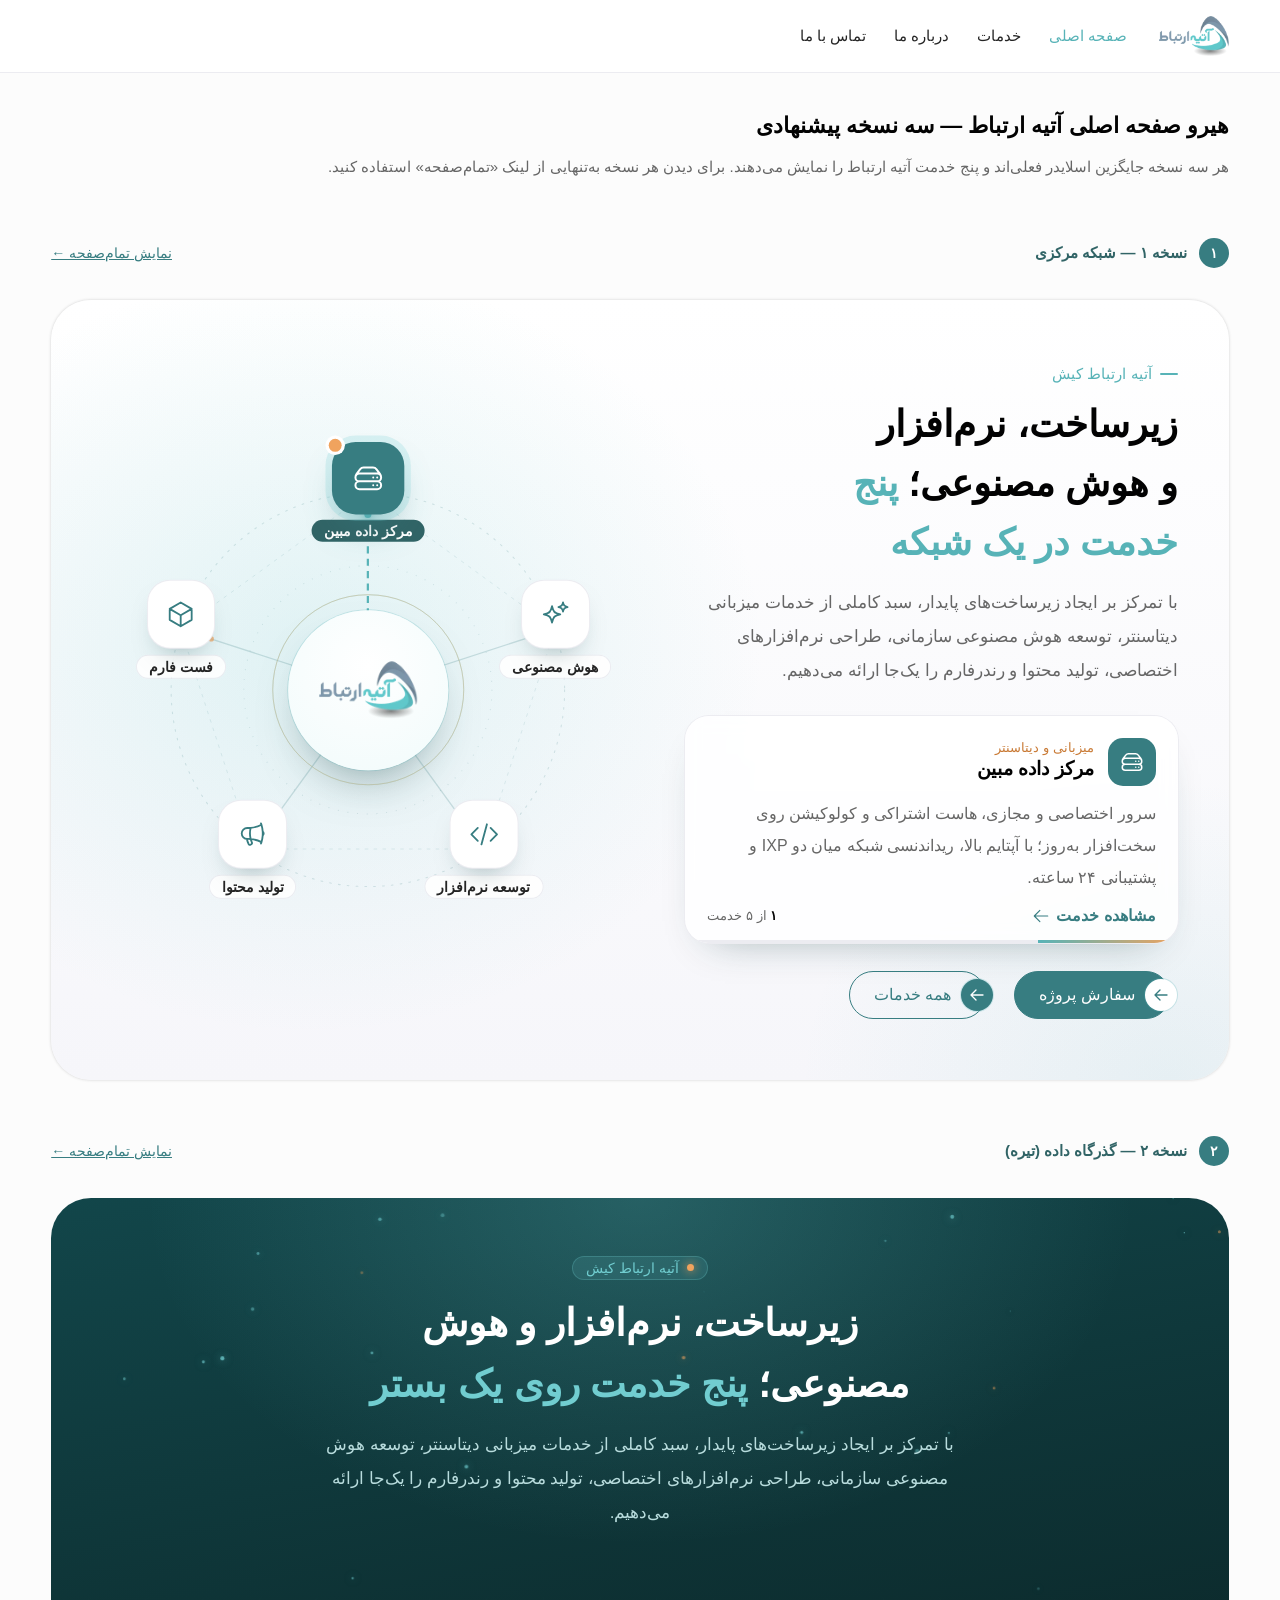
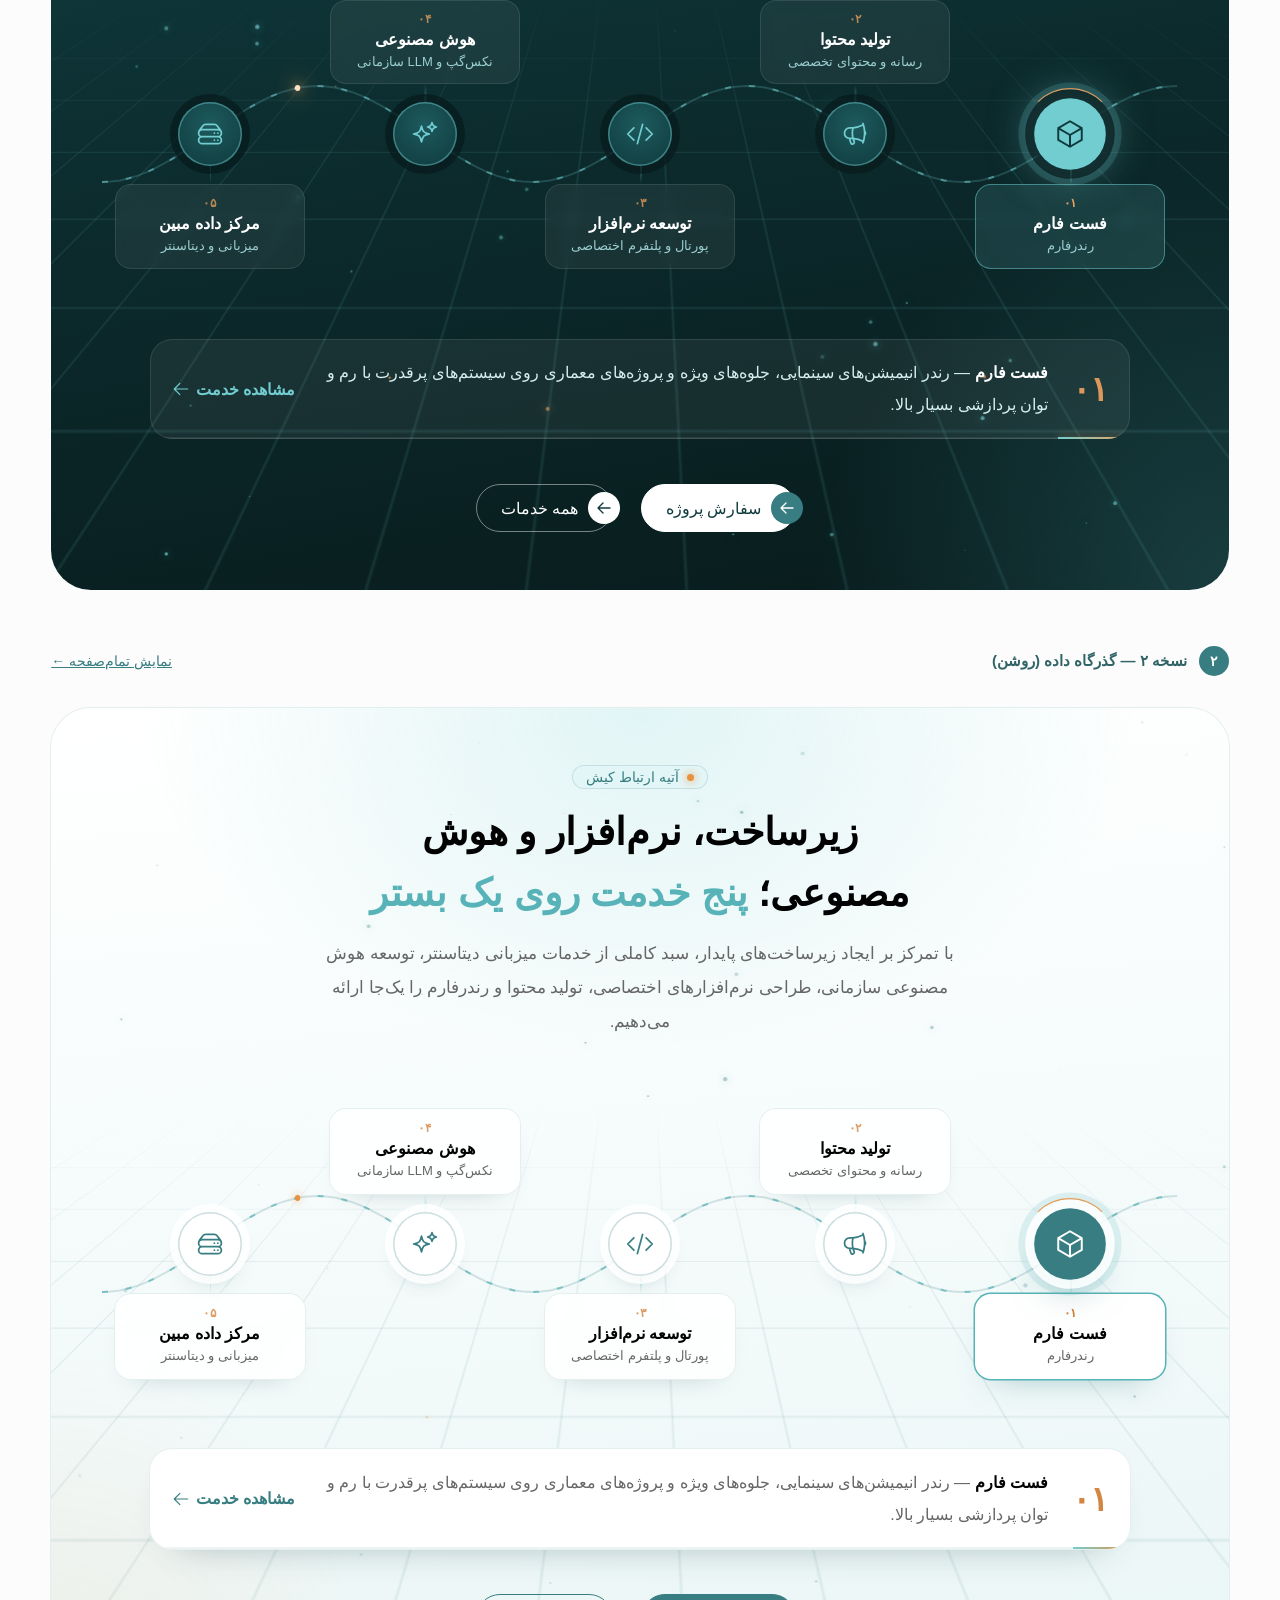
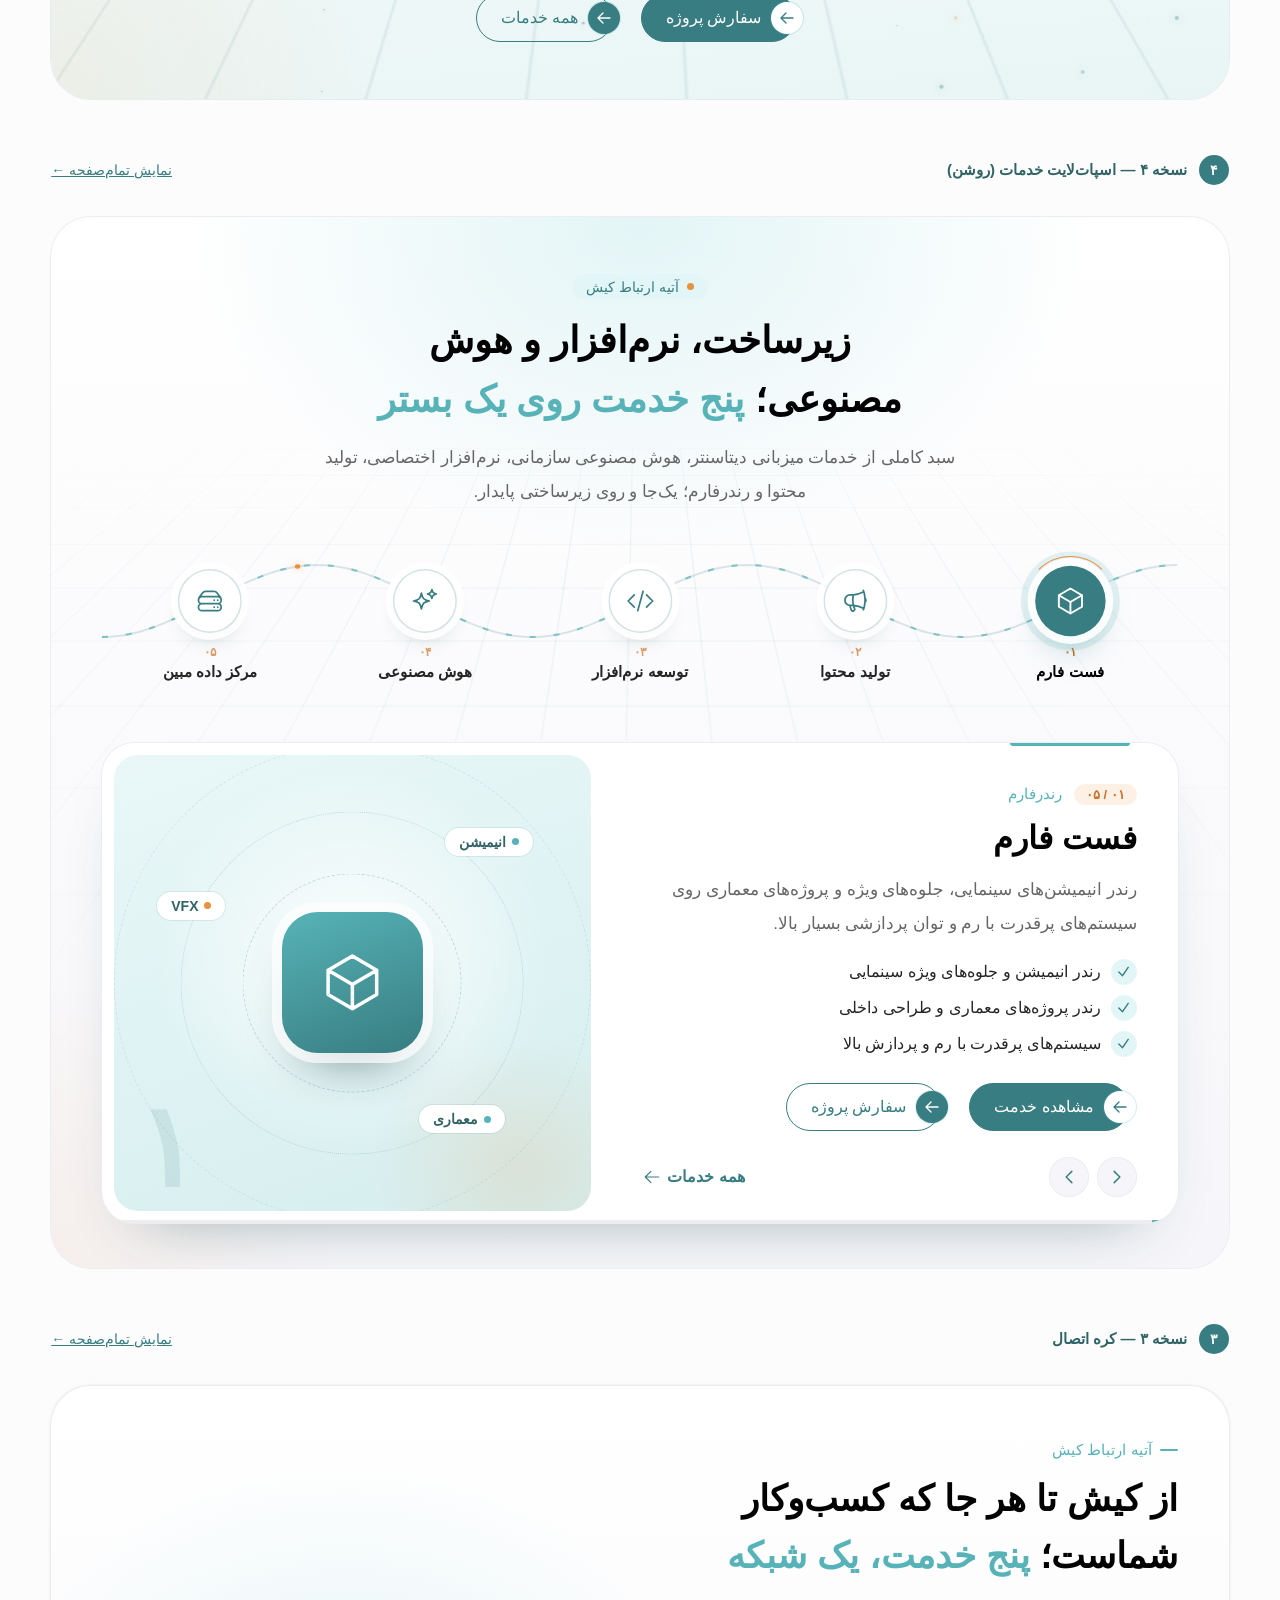
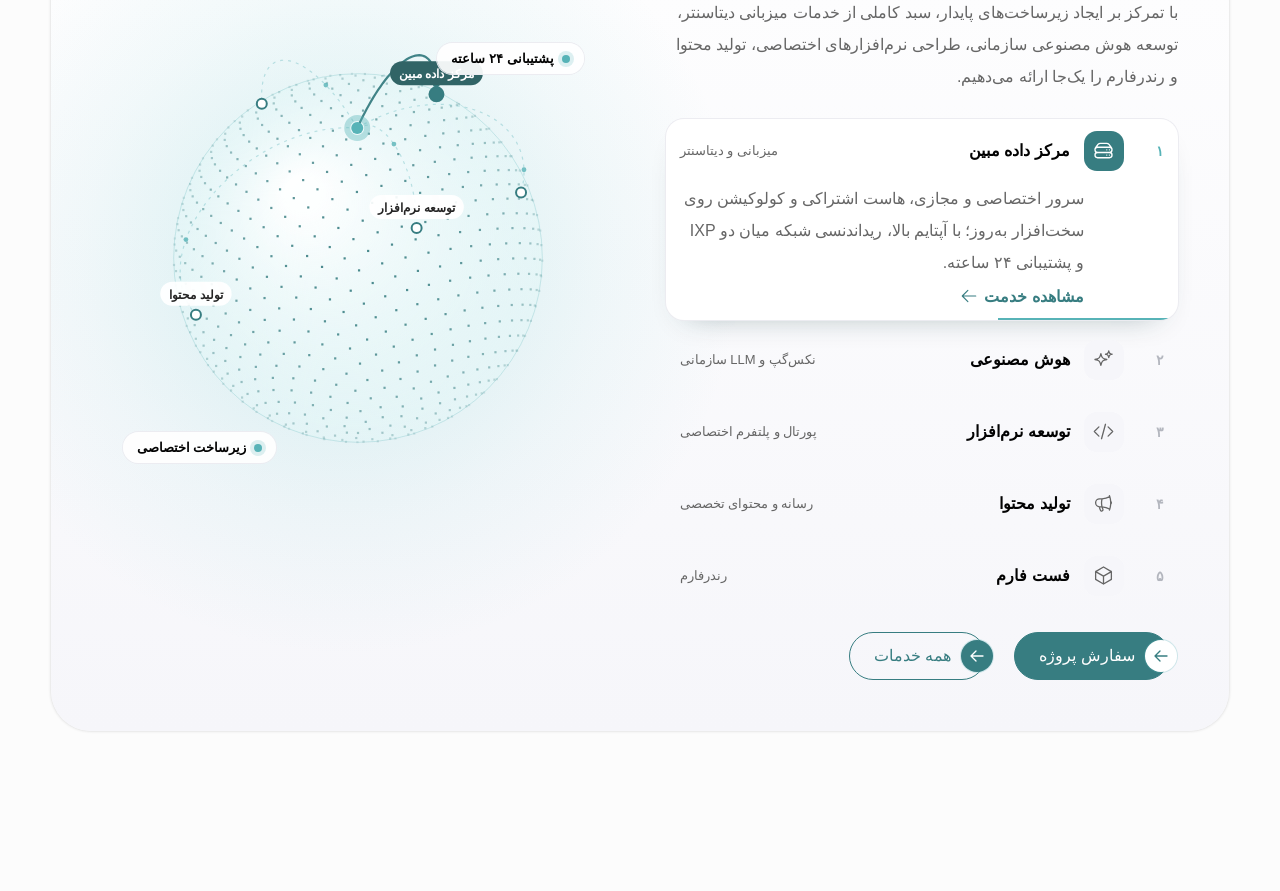
==== commit 38cfe3f9: "Home hero v4: light spotlight variant with prominent per-service panel Co-Authored-By: Claude Opus 5" ====
--- a/home-hero/index.html
+++ b/home-hero/index.html
@@ -7,6 +7,7 @@
 <link rel="stylesheet" href="v1/home-hero-v1.css">
 <link rel="stylesheet" href="v2/home-hero-v2.css">
 <link rel="stylesheet" href="v3/home-hero-v3.css">
+<link rel="stylesheet" href="v4/home-hero-v4.css">
 
 <style>
   /* PREVIEW ONLY — stand-in for the theme header. Do not ship. */
@@ -348,6 +349,179 @@
   }
 ]</script>
 </section>
+<div class="pv-label"><b>۴</b>نسخه ۴ — اسپات‌لایت خدمات (روشن)<a href="v4/">نمایش تمام‌صفحه ←</a></div>
+<section class="ahs-hero" aria-labelledby="ahs-title">
+  <svg width="0" height="0" style="position:absolute" aria-hidden="true" focusable="false">
+    <symbol id="ahs-i-server" viewBox="0 0 24 24"><path d="M5.25 14.25h13.5m-13.5 0a3 3 0 0 1-3-3m3 3a3 3 0 1 0 0 6h13.5a3 3 0 1 0 0-6m-16.5-3a3 3 0 0 1 3-3h13.5a3 3 0 0 1 3 3m-19.5 0a4.5 4.5 0 0 1 .9-2.7L5.737 5.1a3.375 3.375 0 0 1 2.7-1.35h7.126c1.062 0 2.062.5 2.7 1.35l2.587 3.45a4.5 4.5 0 0 1 .9 2.7m0 0a3 3 0 0 1-3 3m0 3h.008v.008h-.008v-.008Zm0-6h.008v.008h-.008v-.008Zm-3 6h.008v.008h-.008v-.008Zm0-6h.008v.008h-.008v-.008Z"/></symbol>
+    <symbol id="ahs-i-sparkles" viewBox="0 0 24 24"><path d="M9.813 15.904 9 18.75l-.813-2.846a4.5 4.5 0 0 0-3.09-3.09L2.25 12l2.846-.813a4.5 4.5 0 0 0 3.09-3.09L9 5.25l.813 2.846a4.5 4.5 0 0 0 3.09 3.09L15.75 12l-2.846.813a4.5 4.5 0 0 0-3.09 3.09ZM18.259 8.715 18 9.75l-.259-1.035a3.375 3.375 0 0 0-2.455-2.456L14.25 6l1.036-.259a3.375 3.375 0 0 0 2.455-2.456L18 2.25l.259 1.035a3.375 3.375 0 0 0 2.456 2.456L21.75 6l-1.035.259a3.375 3.375 0 0 0-2.456 2.456Z"/></symbol>
+    <symbol id="ahs-i-code" viewBox="0 0 24 24"><path d="M17.25 6.75 22.5 12l-5.25 5.25m-10.5 0L1.5 12l5.25-5.25m7.5-3-4.5 16.5"/></symbol>
+    <symbol id="ahs-i-megaphone" viewBox="0 0 24 24"><path d="M10.34 15.84c-.688-.06-1.386-.09-2.09-.09H7.5a4.5 4.5 0 1 1 0-9h.75c.704 0 1.402-.03 2.09-.09m0 9.18c.253.962.584 1.892.985 2.783.247.55.06 1.21-.463 1.511l-.657.38c-.551.318-1.26.117-1.527-.461a20.845 20.845 0 0 1-1.44-4.282m3.102.069a18.03 18.03 0 0 1-.59-4.59c0-1.586.205-3.124.59-4.59m0 9.18a23.848 23.848 0 0 1 8.835 2.535M10.34 6.66a23.847 23.847 0 0 0 8.835-2.535m0 0A23.74 23.74 0 0 0 18.795 3m.38 1.125a23.91 23.91 0 0 1 1.014 5.395m-1.014 8.855c-.118.38-.245.754-.38 1.125m.38-1.125a23.91 23.91 0 0 0 1.014-5.395m0-3.46c.495.413.811 1.035.811 1.73 0 .695-.316 1.317-.811 1.73m0-3.46a24.347 24.347 0 0 1 0 3.46"/></symbol>
+    <symbol id="ahs-i-cube" viewBox="0 0 24 24"><path d="m21 7.5-9-5.25L3 7.5m18 0-9 5.25m9-5.25v9l-9 5.25M3 7.5l9 5.25M3 7.5v9l9 5.25m0-9v9"/></symbol>
+    <symbol id="ahs-i-arrow" viewBox="0 0 24 24"><path d="M10.5 19.5 3 12m0 0 7.5-7.5M3 12h18"/></symbol>
+    <symbol id="ahs-i-check" viewBox="0 0 24 24"><path d="m4.5 12.75 6 6 9-13.5"/></symbol>
+    <symbol id="ahs-i-next" viewBox="0 0 24 24"><path d="M15.75 19.5 8.25 12l7.5-7.5"/></symbol>
+    <symbol id="ahs-i-prev" viewBox="0 0 24 24"><path d="m8.25 4.5 7.5 7.5-7.5 7.5"/></symbol>
+  </svg>
+  <div class="ahs-container">
+    <div class="ahs-box">
+      <header class="ahs-head">
+        <p class="ahs-eyebrow"><i aria-hidden="true"></i>آتیه ارتباط کیش</p>
+        <h1 class="ahs-title" id="ahs-title">زیرساخت، نرم‌افزار و هوش مصنوعی؛ <span>پنج خدمت روی یک بستر</span></h1>
+        <p class="ahs-lead">سبد کاملی از خدمات میزبانی دیتاسنتر، هوش مصنوعی سازمانی، نرم‌افزار اختصاصی، تولید محتوا و رندرفارم؛ یک‌جا و روی زیرساختی پایدار.</p>
+      </header>
+
+      <div class="ahs-bus">
+        <svg class="ahs-bus__svg" viewBox="0 0 1200 160" preserveAspectRatio="none" aria-hidden="true">
+          <path id="ahs-wave" class="ahs-wave" d="M0,128.0 L10,127.6 L20,126.4 L30,124.3 L40,121.6 L50,118.1 L60,113.9 L70,109.2 L80,104.0 L90,98.4 L100,92.4 L110,86.3 L120,80.0 L130,73.7 L140,67.6 L150,61.6 L160,56.0 L170,50.8 L180,46.1 L190,41.9 L200,38.4 L210,35.7 L220,33.6 L230,32.4 L240,32.0 L250,32.4 L260,33.6 L270,35.7 L280,38.4 L290,41.9 L300,46.1 L310,50.8 L320,56.0 L330,61.6 L340,67.6 L350,73.7 L360,80.0 L370,86.3 L380,92.4 L390,98.4 L400,104.0 L410,109.2 L420,113.9 L430,118.1 L440,121.6 L450,124.3 L460,126.4 L470,127.6 L480,128.0 L490,127.6 L500,126.4 L510,124.3 L520,121.6 L530,118.1 L540,113.9 L550,109.2 L560,104.0 L570,98.4 L580,92.4 L590,86.3 L600,80.0 L610,73.7 L620,67.6 L630,61.6 L640,56.0 L650,50.8 L660,46.1 L670,41.9 L680,38.4 L690,35.7 L700,33.6 L710,32.4 L720,32.0 L730,32.4 L740,33.6 L750,35.7 L760,38.4 L770,41.9 L780,46.1 L790,50.8 L800,56.0 L810,61.6 L820,67.6 L830,73.7 L840,80.0 L850,86.3 L860,92.4 L870,98.4 L880,104.0 L890,109.2 L900,113.9 L910,118.1 L920,121.6 L930,124.3 L940,126.4 L950,127.6 L960,128.0 L970,127.6 L980,126.4 L990,124.3 L1000,121.6 L1010,118.1 L1020,113.9 L1030,109.2 L1040,104.0 L1050,98.4 L1060,92.4 L1070,86.3 L1080,80.0 L1090,73.7 L1100,67.6 L1110,61.6 L1120,56.0 L1130,50.8 L1140,46.1 L1150,41.9 L1160,38.4 L1170,35.7 L1180,33.6 L1190,32.4 L1200,32.0"/>
+          <path class="ahs-wave ahs-wave--flow" d="M0,128.0 L10,127.6 L20,126.4 L30,124.3 L40,121.6 L50,118.1 L60,113.9 L70,109.2 L80,104.0 L90,98.4 L100,92.4 L110,86.3 L120,80.0 L130,73.7 L140,67.6 L150,61.6 L160,56.0 L170,50.8 L180,46.1 L190,41.9 L200,38.4 L210,35.7 L220,33.6 L230,32.4 L240,32.0 L250,32.4 L260,33.6 L270,35.7 L280,38.4 L290,41.9 L300,46.1 L310,50.8 L320,56.0 L330,61.6 L340,67.6 L350,73.7 L360,80.0 L370,86.3 L380,92.4 L390,98.4 L400,104.0 L410,109.2 L420,113.9 L430,118.1 L440,121.6 L450,124.3 L460,126.4 L470,127.6 L480,128.0 L490,127.6 L500,126.4 L510,124.3 L520,121.6 L530,118.1 L540,113.9 L550,109.2 L560,104.0 L570,98.4 L580,92.4 L590,86.3 L600,80.0 L610,73.7 L620,67.6 L630,61.6 L640,56.0 L650,50.8 L660,46.1 L670,41.9 L680,38.4 L690,35.7 L700,33.6 L710,32.4 L720,32.0 L730,32.4 L740,33.6 L750,35.7 L760,38.4 L770,41.9 L780,46.1 L790,50.8 L800,56.0 L810,61.6 L820,67.6 L830,73.7 L840,80.0 L850,86.3 L860,92.4 L870,98.4 L880,104.0 L890,109.2 L900,113.9 L910,118.1 L920,121.6 L930,124.3 L940,126.4 L950,127.6 L960,128.0 L970,127.6 L980,126.4 L990,124.3 L1000,121.6 L1010,118.1 L1020,113.9 L1030,109.2 L1040,104.0 L1050,98.4 L1060,92.4 L1070,86.3 L1080,80.0 L1090,73.7 L1100,67.6 L1110,61.6 L1120,56.0 L1130,50.8 L1140,46.1 L1150,41.9 L1160,38.4 L1170,35.7 L1180,33.6 L1190,32.4 L1200,32.0"/>
+          <circle class="ahs-comet" r="4"><animateMotion dur="7s" repeatCount="indefinite" keyPoints="1;0" keyTimes="0;1" calcMode="linear"><mpath href="#ahs-wave"/></animateMotion></circle>
+          <circle class="ahs-comet ahs-comet--alt" r="3"><animateMotion dur="7s" begin="-3.5s" repeatCount="indefinite" keyPoints="1;0" keyTimes="0;1" calcMode="linear"><mpath href="#ahs-wave"/></animateMotion></circle>
+        </svg>
+        <ol class="ahs-tabs" role="tablist" aria-label="خدمات آتیه ارتباط">
+          <li><button class="ahs-tab" type="button" role="tab" id="ahs-tab-0" aria-controls="ahs-panel" aria-selected="true" tabindex="0" style="--x:90%">
+            <span class="ahs-tab__dot"><svg class="ahs-icon" aria-hidden="true"><use href="#ahs-i-cube"/></svg></span>
+            <span class="ahs-tab__txt"><span class="ahs-tab__n">۰۱</span><span class="ahs-tab__name">فست فارم</span></span>
+          </button></li>
+          <li><button class="ahs-tab" type="button" role="tab" id="ahs-tab-1" aria-controls="ahs-panel" aria-selected="false" tabindex="-1" style="--x:70%">
+            <span class="ahs-tab__dot"><svg class="ahs-icon" aria-hidden="true"><use href="#ahs-i-megaphone"/></svg></span>
+            <span class="ahs-tab__txt"><span class="ahs-tab__n">۰۲</span><span class="ahs-tab__name">تولید محتوا</span></span>
+          </button></li>
+          <li><button class="ahs-tab" type="button" role="tab" id="ahs-tab-2" aria-controls="ahs-panel" aria-selected="false" tabindex="-1" style="--x:50%">
+            <span class="ahs-tab__dot"><svg class="ahs-icon" aria-hidden="true"><use href="#ahs-i-code"/></svg></span>
+            <span class="ahs-tab__txt"><span class="ahs-tab__n">۰۳</span><span class="ahs-tab__name">توسعه نرم‌افزار</span></span>
+          </button></li>
+          <li><button class="ahs-tab" type="button" role="tab" id="ahs-tab-3" aria-controls="ahs-panel" aria-selected="false" tabindex="-1" style="--x:30%">
+            <span class="ahs-tab__dot"><svg class="ahs-icon" aria-hidden="true"><use href="#ahs-i-sparkles"/></svg></span>
+            <span class="ahs-tab__txt"><span class="ahs-tab__n">۰۴</span><span class="ahs-tab__name">هوش مصنوعی</span></span>
+          </button></li>
+          <li><button class="ahs-tab" type="button" role="tab" id="ahs-tab-4" aria-controls="ahs-panel" aria-selected="false" tabindex="-1" style="--x:10%">
+            <span class="ahs-tab__dot"><svg class="ahs-icon" aria-hidden="true"><use href="#ahs-i-server"/></svg></span>
+            <span class="ahs-tab__txt"><span class="ahs-tab__n">۰۵</span><span class="ahs-tab__name">مرکز داده مبین</span></span>
+          </button></li>
+        </ol>
+      </div>
+
+      <article class="ahs-panel" id="ahs-panel" role="tabpanel" aria-labelledby="ahs-tab-0" aria-live="polite">
+        <div class="ahs-panel__body">
+          <div class="ahs-panel__meta">
+            <span class="ahs-panel__n"><b data-ahs="n">۰۱</b> / ۰۵</span>
+            <span class="ahs-panel__k" data-ahs="k">رندرفارم</span>
+          </div>
+          <h2 class="ahs-panel__title" data-ahs="name">فست فارم</h2>
+          <p class="ahs-panel__text" data-ahs="text">رندر انیمیشن‌های سینمایی، جلوه‌های ویژه و پروژه‌های معماری روی سیستم‌های پرقدرت با رم و توان پردازشی بسیار بالا.</p>
+          <ul class="ahs-points" data-ahs="points"><li><span class="ahs-check"><svg class="ahs-icon" aria-hidden="true"><use href="#ahs-i-check"/></svg></span>رندر انیمیشن و جلوه‌های ویژه سینمایی</li><li><span class="ahs-check"><svg class="ahs-icon" aria-hidden="true"><use href="#ahs-i-check"/></svg></span>رندر پروژه‌های معماری و طراحی داخلی</li><li><span class="ahs-check"><svg class="ahs-icon" aria-hidden="true"><use href="#ahs-i-check"/></svg></span>سیستم‌های پرقدرت با رم و پردازش بالا</li></ul>
+          <div class="ahs-panel__cta">
+            <a class="ahs-btn" data-ahs="href" href="/services/fastfarm/"><span class="ahs-btn__icon" aria-hidden="true"><svg class="ahs-icon"><use href="#ahs-i-arrow"/></svg></span><span>مشاهده خدمت</span></a>
+            <a class="ahs-btn ahs-btn--outline" href="/order/"><span class="ahs-btn__icon" aria-hidden="true"><svg class="ahs-icon"><use href="#ahs-i-arrow"/></svg></span><span>سفارش پروژه</span></a>
+          </div>
+        </div>
+        <div class="ahs-visual" aria-hidden="true">
+          <span class="ahs-visual__ring ahs-visual__ring--1"></span>
+          <span class="ahs-visual__ring ahs-visual__ring--2"></span>
+          <span class="ahs-visual__ring ahs-visual__ring--3"></span>
+          <span class="ahs-visual__core"><svg class="ahs-icon"><use data-ahs="icon" href="#ahs-i-cube"/></svg></span>
+          <span class="ahs-visual__num" data-ahs="n2">۱</span>
+          <div class="ahs-tags" data-ahs="tags"><span class="ahs-tag ahs-tag--0">انیمیشن</span><span class="ahs-tag ahs-tag--1">VFX</span><span class="ahs-tag ahs-tag--2">معماری</span></div>
+        </div>
+        <div class="ahs-panel__foot">
+          <div class="ahs-steps">
+            <button class="ahs-step" type="button" data-ahs-go="-1" aria-label="خدمت قبلی"><svg class="ahs-icon" aria-hidden="true"><use href="#ahs-i-prev"/></svg></button>
+            <button class="ahs-step" type="button" data-ahs-go="1" aria-label="خدمت بعدی"><svg class="ahs-icon" aria-hidden="true"><use href="#ahs-i-next"/></svg></button>
+          </div>
+          <a class="ahs-all" href="/services/">همه خدمات <svg class="ahs-icon" aria-hidden="true"><use href="#ahs-i-arrow"/></svg></a>
+        </div>
+        <span class="ahs-panel__bar" aria-hidden="true"><i></i></span>
+      </article>
+    </div>
+  </div>
+  <script type="application/json" class="ahs-data">[
+  {
+    "name": "فست فارم",
+    "k": "رندرفارم",
+    "icon": "cube",
+    "href": "/services/fastfarm/",
+    "text": "رندر انیمیشن‌های سینمایی، جلوه‌های ویژه و پروژه‌های معماری روی سیستم‌های پرقدرت با رم و توان پردازشی بسیار بالا.",
+    "points": [
+      "رندر انیمیشن و جلوه‌های ویژه سینمایی",
+      "رندر پروژه‌های معماری و طراحی داخلی",
+      "سیستم‌های پرقدرت با رم و پردازش بالا"
+    ],
+    "tags": [
+      "انیمیشن",
+      "VFX",
+      "معماری"
+    ]
+  },
+  {
+    "name": "تولید محتوا",
+    "k": "رسانه و محتوای تخصصی",
+    "icon": "megaphone",
+    "href": "/services/content/",
+    "text": "مقالات تخصصی سئو، صفحات لندینگ، سناریو و موشن‌گرافی؛ تا رسانه به ابزاری برای جذب مخاطب و افزایش فروش تبدیل شود.",
+    "points": [
+      "مقالات تخصصی و سئو محور",
+      "نگارش صفحات لندینگ و سناریو",
+      "موشن‌گرافی و محتوای ویدئویی"
+    ],
+    "tags": [
+      "سئو",
+      "لندینگ",
+      "موشن"
+    ]
+  },
+  {
+    "name": "توسعه نرم‌افزار",
+    "k": "پورتال و پلتفرم اختصاصی",
+    "icon": "code",
+    "href": "/services/software/",
+    "text": "پورتال‌های اداری، سامانه‌های مدیریت محتوا و پلتفرم‌های آنلاین اختصاصی؛ بر اساس نیازهای واقعی کسب‌وکار و استانداردهای UI/UX.",
+    "points": [
+      "پورتال‌های اداری و سازمانی",
+      "سامانه مدیریت محتوای اختصاصی",
+      "طراحی بر پایه استانداردهای UI/UX"
+    ],
+    "tags": [
+      "پورتال",
+      "CMS",
+      "UI/UX"
+    ]
+  },
+  {
+    "name": "هوش مصنوعی",
+    "k": "نکس‌گپ و LLM سازمانی",
+    "icon": "sparkles",
+    "href": "/services/ai/",
+    "text": "دسترسی یکپارچه به برترین مدل‌های زبانی جهان با پلتفرم نکس‌گپ، در کنار توسعه هوش مصنوعی بومی و اختصاصی روی زیرساخت پردازش سنگین.",
+    "points": [
+      "دسترسی یکپارچه به مدل‌های زبانی با نکس‌گپ",
+      "توسعه LLM بومی و اختصاصی سازمان",
+      "اجرا روی زیرساخت پردازش سنگین"
+    ],
+    "tags": [
+      "نکس‌گپ",
+      "LLM",
+      "GPU"
+    ]
+  },
+  {
+    "name": "مرکز داده مبین",
+    "k": "میزبانی و دیتاسنتر",
+    "icon": "server",
+    "href": "/services/mobinidc/",
+    "text": "سرور اختصاصی و مجازی، هاست اشتراکی و کولوکیشن روی سخت‌افزار به‌روز؛ با آپتایم بالا، ریداندنسی شبکه میان دو IXP و پشتیبانی ۲۴ ساعته.",
+    "points": [
+      "سرور اختصاصی، مجازی و کولوکیشن",
+      "ریداندنسی شبکه میان دو IXP",
+      "آپتایم بالا و پشتیبانی ۲۴ ساعته"
+    ],
+    "tags": [
+      "سرور",
+      "کولوکیشن",
+      "۲۴/۷"
+    ]
+  }
+]</script>
+</section>
 <div class="pv-label"><b>۳</b>نسخه ۳ — کره اتصال<a href="v3/">نمایش تمام‌صفحه ←</a></div>
 <section class="ahg-hero" aria-labelledby="ahg-title">
   <svg width="0" height="0" style="position:absolute" aria-hidden="true" focusable="false">
@@ -486,6 +660,7 @@
 <script src="v1/home-hero-v1.js" defer></script>
 <script src="v2/home-hero-v2.js" defer></script>
 <script src="v3/home-hero-v3.js" defer></script>
+<script src="v4/home-hero-v4.js" defer></script>
 
 </body>
 </html>
--- a/home-hero/v4/home-hero-v4.css
+++ b/home-hero/v4/home-hero-v4.css
@@ -0,0 +1,237 @@
+/* ==========================================================================
+   Homepage hero — Version 4 "Spotlight" (light)
+   Scoped under .ahs-hero · uses the theme --at-* tokens when present
+   ========================================================================== */
+.ahs-hero {
+  --ahs-teal: var(--at-teal, #57b3b7);
+  --ahs-btn: var(--at-btn, #377d81);
+  --ahs-btn-hover: var(--at-btn-hover, #2f6c6f);
+  --ahs-ink: var(--at-ink, #020202);
+  --ahs-body: var(--at-body, #252525);
+  --ahs-muted: var(--at-muted, #666);
+  --ahs-line: var(--at-line, #ececf1);
+  --ahs-soft: var(--at-soft, #f6f6fa);
+  --ahs-gutter: var(--at-gutter, clamp(16px, 4vw, 240px));
+  --ahs-ease: var(--at-ease, cubic-bezier(0.22, 0.61, 0.36, 1));
+  --ahs-deep: #316466;
+  --ahs-mint: #71cdd0;
+  --ahs-mint-soft: #e3f6f7;
+  --ahs-amber: #e8913f;      /* secondary accent — sparingly */
+  --ahs-amber-ink: #c9722a;
+  --ahs-amber-soft: #fdf1e5;
+  --ahs-dur: 6500ms;         /* auto-cycle interval, read by JS */
+  padding-top: clamp(16px, 2.5vw, 40px);
+  font-family: Kalameh, Vazirmatn, Tahoma, sans-serif; direction: rtl; color: var(--ahs-body);
+}
+.ahs-hero *, .ahs-hero *::before, .ahs-hero *::after { box-sizing: border-box; }
+:where(.ahs-hero) :where(h1, h2, h3, p, ol, ul) { margin: 0; }
+:where(.ahs-hero) :where(ol, ul) { padding: 0; list-style: none; }
+.ahs-container { width: min(1440px, 100% - 2 * var(--ahs-gutter)); margin-inline: auto; }
+.ahs-icon { width: 24px; height: 24px; flex: 0 0 auto; fill: none; stroke: currentColor; stroke-width: 1.5; stroke-linecap: round; stroke-linejoin: round; }
+
+.ahs-box {
+  position: relative; isolation: isolate; overflow: hidden;
+  display: flex; flex-direction: column; align-items: center; gap: clamp(20px, 2.5vw, 36px);
+  padding: clamp(36px, 4.5vw, 64px) clamp(20px, 4vw, 64px) clamp(28px, 3.5vw, 56px);
+  border-radius: 40px;
+  background:
+    radial-gradient(55% 45% at 50% 0%, rgba(113, 205, 208, .20), transparent 70%),
+    radial-gradient(35% 45% at 0% 100%, rgba(232, 145, 63, .08), transparent 70%),
+    linear-gradient(180deg, #fff 0%, var(--ahs-soft) 100%);
+  box-shadow: 0 0 0 1px var(--ahs-line);
+}
+.ahs-box::before { /* faint moving grid under the bus */
+  content: ""; position: absolute; inset: 22% -20% 35%; z-index: -1; pointer-events: none;
+  background-image: linear-gradient(rgba(55, 125, 129, .09) 1px, transparent 1px), linear-gradient(90deg, rgba(55, 125, 129, .09) 1px, transparent 1px);
+  background-size: 48px 48px; transform: perspective(600px) rotateX(58deg); transform-origin: 50% 0;
+  mask-image: radial-gradient(50% 60% at 50% 40%, #000, transparent);
+  animation: ahs-grid 6s linear infinite;
+}
+@keyframes ahs-grid { to { background-position: 0 48px, 0 0; } }
+
+/* head */
+.ahs-head { max-width: 820px; text-align: center; }
+.ahs-eyebrow { display: inline-flex; align-items: center; gap: 8px; margin-bottom: 12px; padding: 4px 14px; border-radius: 999px; background: var(--ahs-mint-soft); color: var(--ahs-btn); font-size: 14px; font-weight: 500; }
+.ahs-eyebrow i { width: 7px; height: 7px; border-radius: 50%; background: var(--ahs-amber); animation: ahs-blink 1.6s steps(2) infinite; }
+@keyframes ahs-blink { 50% { opacity: .35; } }
+.ahs-title { color: var(--ahs-ink); font-size: clamp(26px, 10px + 2.1vw, 42px); font-weight: 700; line-height: 1.6; text-wrap: balance; }
+.ahs-title span { color: var(--ahs-teal); }
+.ahs-lead { margin: 12px auto 0; max-width: 640px; color: var(--ahs-muted); font-size: 17px; line-height: 2; }
+
+/* bus + tabs */
+.ahs-bus { position: relative; width: 100%; max-width: 1180px; height: 170px; }
+.ahs-bus__svg { position: absolute; left: 0; right: 0; top: 0; width: 100%; height: 120px; overflow: visible; }
+.ahs-wave { fill: none; stroke: rgba(55, 125, 129, .18); stroke-width: 2; vector-effect: non-scaling-stroke; }
+.ahs-wave--flow { stroke: var(--ahs-teal); stroke-dasharray: 6 18; animation: ahs-dash 1.2s linear infinite; opacity: .7; }
+@keyframes ahs-dash { to { stroke-dashoffset: -24; } }
+.ahs-comet { fill: var(--ahs-teal); filter: drop-shadow(0 0 5px rgba(87, 179, 183, .8)); }
+.ahs-comet--alt { fill: var(--ahs-amber); filter: drop-shadow(0 0 5px rgba(232, 145, 63, .7)); }
+
+.ahs-tabs { position: absolute; inset: 0; }
+.ahs-tab {
+  position: absolute; left: var(--x); top: 60px; transform: translate(-50%, -32px);
+  display: grid; justify-items: center; gap: 10px; padding: 0; border: 0; background: none; font: inherit; color: inherit; cursor: pointer;
+}
+.ahs-tab__dot {
+  position: relative; display: grid; place-items: center; width: 64px; height: 64px; border-radius: 50%;
+  background: #fff; color: var(--ahs-btn);
+  box-shadow: inset 0 0 0 1.5px rgba(55, 125, 129, .22), 0 0 0 7px rgba(255, 255, 255, .9), 0 12px 26px -14px rgba(15, 58, 60, .45);
+  transition: transform .4s var(--ahs-ease), background-color .3s ease, color .3s ease, box-shadow .3s ease;
+}
+.ahs-tab__dot .ahs-icon { width: 28px; height: 28px; }
+.ahs-tab__dot::before { /* amber orbit on the active node */
+  content: ""; position: absolute; inset: -9px; border-radius: 50%; border: 1.5px solid; border-color: var(--ahs-amber) transparent transparent; opacity: 0; transition: opacity .3s ease;
+}
+.ahs-tab__txt { display: grid; justify-items: center; line-height: 1.5; }
+.ahs-tab__n { color: var(--ahs-amber-ink); font-size: 12px; font-weight: 700; opacity: .7; }
+.ahs-tab__name { color: var(--ahs-body); font-size: 15px; font-weight: 600; white-space: nowrap; transition: color .3s ease; }
+.ahs-tab:hover .ahs-tab__dot { transform: translateY(-3px); }
+.ahs-tab[aria-selected="true"] .ahs-tab__dot { background: var(--ahs-btn); color: #fff; transform: scale(1.1); box-shadow: 0 0 0 7px rgba(255, 255, 255, .9), 0 0 0 13px rgba(87, 179, 183, .16), 0 16px 34px -12px rgba(55, 125, 129, .6); }
+.ahs-tab[aria-selected="true"] .ahs-tab__dot::before { opacity: .95; animation: ahs-orbit 2.4s linear infinite; }
+@keyframes ahs-orbit { to { transform: rotate(360deg); } }
+.ahs-tab[aria-selected="true"] .ahs-tab__n { opacity: 1; }
+.ahs-tab[aria-selected="true"] .ahs-tab__name { color: var(--ahs-ink); font-weight: 700; }
+.ahs-tab:focus-visible { outline: none; }
+.ahs-tab:focus-visible .ahs-tab__dot { outline: 2px solid var(--ahs-ink); outline-offset: 6px; }
+
+/* spotlight panel */
+.ahs-panel {
+  position: relative; overflow: hidden; width: 100%; max-width: 1180px;
+  display: grid; grid-template-columns: minmax(0, 1.15fr) minmax(0, 1fr); grid-template-areas: "body visual" "foot visual";
+  border-radius: 32px; background: #fff;
+  box-shadow: 0 0 0 1px var(--ahs-line), 0 30px 60px -40px rgba(15, 58, 60, .45);
+}
+.ahs-panel::before { /* pointer notch towards the active tab */
+  content: ""; position: absolute; top: 0; left: var(--notch, 90%); width: 120px; height: 3px; transform: translateX(-50%);
+  border-radius: 0 0 3px 3px; background: var(--ahs-teal); transition: left .55s var(--ahs-ease);
+}
+.ahs-panel__body { grid-area: body; padding: clamp(26px, 3.2vw, 48px); padding-bottom: 8px; }
+.ahs-panel__meta { display: flex; align-items: center; gap: 12px; margin-bottom: 10px; }
+.ahs-panel__n { padding: 3px 12px; border-radius: 999px; background: var(--ahs-amber-soft); color: var(--ahs-amber-ink); font-size: 13px; font-weight: 600; }
+.ahs-panel__n b { font-weight: 800; }
+.ahs-panel__k { color: var(--ahs-teal); font-size: 15px; font-weight: 500; }
+.ahs-panel__title { color: var(--ahs-ink); font-size: clamp(26px, 14px + 1.4vw, 38px); font-weight: 800; line-height: 1.5; }
+.ahs-panel__text { margin-top: 10px; max-width: 560px; color: var(--ahs-muted); font-size: 17px; line-height: 2; }
+.ahs-points { display: grid; gap: 10px; margin-top: 18px; }
+.ahs-points li { display: flex; align-items: center; gap: 10px; color: var(--ahs-body); font-size: 16px; font-weight: 500; }
+.ahs-check { display: grid; place-items: center; width: 26px; height: 26px; border-radius: 50%; background: var(--ahs-mint-soft); color: var(--ahs-btn); flex: 0 0 auto; }
+.ahs-check .ahs-icon { width: 15px; height: 15px; stroke-width: 2.2; }
+.ahs-panel__cta { display: flex; flex-wrap: wrap; gap: 14px 20px; margin-top: 26px; }
+
+.ahs-panel__foot { grid-area: foot; display: flex; align-items: center; justify-content: space-between; gap: 16px; padding: 18px clamp(26px, 3.2vw, 48px) 26px; }
+.ahs-steps { display: flex; gap: 8px; }
+.ahs-step { display: grid; place-items: center; width: 40px; height: 40px; padding: 0; border: 0; border-radius: 50%; background: var(--ahs-soft); color: var(--ahs-btn); cursor: pointer; box-shadow: inset 0 0 0 1px var(--ahs-line); transition: background-color .25s ease, color .25s ease; }
+.ahs-step .ahs-icon { width: 18px; height: 18px; stroke-width: 2; }
+.ahs-step:hover { background: var(--ahs-btn); color: #fff; }
+.ahs-step:focus-visible { outline: 2px solid var(--ahs-ink); outline-offset: 3px; }
+.ahs-all { display: inline-flex; align-items: center; gap: 6px; color: var(--ahs-btn); font-weight: 600; text-decoration: none; }
+.ahs-all .ahs-icon { width: 18px; height: 18px; transition: transform .3s var(--ahs-ease); }
+.ahs-all:hover .ahs-icon { transform: translateX(-4px); }
+.ahs-panel__bar { position: absolute; inset: auto 0 0 0; height: 3px; background: var(--ahs-line); }
+.ahs-panel__bar i { display: block; height: 100%; width: calc(var(--p, 0) * 100%); background: linear-gradient(90deg, var(--ahs-teal), var(--ahs-amber)); }
+
+/* visual side */
+.ahs-visual {
+  grid-area: visual; position: relative; overflow: hidden; display: grid; place-items: center; min-height: 380px; margin: 12px; border-radius: 24px;
+  background:
+    radial-gradient(60% 60% at 50% 45%, rgba(255, 255, 255, .9), transparent 70%),
+    radial-gradient(45% 40% at 85% 90%, rgba(232, 145, 63, .14), transparent 70%),
+    linear-gradient(160deg, #e9f7f7, #d5eeef);
+}
+.ahs-visual__ring { position: absolute; left: 50%; top: 50%; border-radius: 50%; border: 1.5px dashed rgba(55, 125, 129, .25); transform: translate(-50%, -50%); }
+.ahs-visual__ring--1 { width: 46%; aspect-ratio: 1; animation: ahs-spin 40s linear infinite; }
+.ahs-visual__ring--2 { width: 72%; aspect-ratio: 1; border-style: dotted; animation: ahs-spin 60s linear infinite reverse; }
+.ahs-visual__ring--3 { width: 100%; aspect-ratio: 1; border-color: rgba(55, 125, 129, .12); }
+@keyframes ahs-spin { to { transform: translate(-50%, -50%) rotate(360deg); } }
+.ahs-visual__core {
+  position: relative; z-index: 1; display: grid; place-items: center; width: clamp(110px, 11vw, 150px); aspect-ratio: 1; border-radius: 36px;
+  background: linear-gradient(160deg, var(--ahs-teal), var(--ahs-btn)); color: #fff;
+  box-shadow: 0 0 0 10px rgba(255, 255, 255, .7), 0 30px 50px -24px rgba(15, 58, 60, .6);
+  animation: ahs-float 6s var(--ahs-ease) infinite;
+}
+.ahs-visual__core .ahs-icon { width: 46%; height: 46%; stroke-width: 1.3; }
+@keyframes ahs-float { 50% { transform: translateY(-8px); } }
+.ahs-visual__num { position: absolute; inset-inline-end: 22px; bottom: 6px; color: rgba(55, 125, 129, .12); font-size: clamp(90px, 9vw, 140px); font-weight: 800; line-height: 1; }
+.ahs-tags { position: absolute; inset: 0; z-index: 2; pointer-events: none; }
+.ahs-tag {
+  position: absolute; display: inline-flex; align-items: center; gap: 6px; padding: 6px 14px; border-radius: 999px;
+  background: #fff; color: var(--ahs-deep); font-size: 14px; font-weight: 600; white-space: nowrap;
+  box-shadow: 0 0 0 1px rgba(55, 125, 129, .12), 0 12px 24px -14px rgba(15, 58, 60, .45);
+  animation: ahs-float 5s var(--ahs-ease) infinite;
+}
+.ahs-tag::before { content: ""; width: 7px; height: 7px; border-radius: 50%; background: var(--ahs-teal); }
+.ahs-tag--0 { top: 16%; inset-inline-start: 12%; }
+.ahs-tag--1 { top: 30%; inset-inline-end: 9%; animation-delay: -1.6s; }
+.ahs-tag--1::before { background: var(--ahs-amber); }
+.ahs-tag--2 { bottom: 17%; inset-inline-start: 18%; animation-delay: -3.2s; }
+
+/* swap animation */
+.ahs-panel.is-swap .ahs-panel__body > *, .ahs-panel.is-swap .ahs-visual__core, .ahs-panel.is-swap .ahs-tag, .ahs-panel.is-swap .ahs-visual__num { animation-name: ahs-in; animation-duration: .55s; animation-timing-function: var(--ahs-ease); animation-iteration-count: 1; }
+.ahs-panel.is-swap .ahs-panel__body > :nth-child(2) { animation-delay: .04s; }
+.ahs-panel.is-swap .ahs-panel__body > :nth-child(3) { animation-delay: .08s; }
+.ahs-panel.is-swap .ahs-panel__body > :nth-child(4) { animation-delay: .12s; }
+.ahs-panel.is-swap .ahs-panel__body > :nth-child(5) { animation-delay: .16s; }
+@keyframes ahs-in { from { opacity: 0; transform: translateY(10px); } to { opacity: 1; transform: none; } }
+
+/* buttons (site pill pattern) */
+.ahs-btn {
+  position: relative; display: inline-flex; align-items: center; min-height: 48px; margin-inline-start: 8px;
+  padding: 6px 24px; padding-inline-start: 34px; border: 1.5px solid var(--ahs-btn); border-radius: 999px;
+  background: var(--ahs-btn); color: #fff; font: inherit; font-size: 16px; line-height: 1.5; text-decoration: none; white-space: nowrap;
+  transition: background-color .25s ease, border-color .25s ease, box-shadow .25s ease;
+}
+.ahs-btn__icon { position: absolute; inset-inline-start: -8px; top: 50%; display: grid; place-items: center; width: 32px; height: 32px; margin-top: -16px; border-radius: 50%; background: #fff; color: var(--ahs-btn); box-shadow: 0 0 0 1px rgba(87, 179, 183, .25); }
+.ahs-btn__icon .ahs-icon { width: 16px; height: 16px; stroke-width: 2; transition: transform .3s var(--ahs-ease); }
+.ahs-btn:hover .ahs-btn__icon .ahs-icon { transform: translateX(-4px); }
+.ahs-btn:hover, .ahs-btn:focus-visible { background: var(--ahs-btn-hover); border-color: var(--ahs-btn-hover); box-shadow: 0 10px 24px -8px rgba(70, 158, 162, .55); }
+.ahs-btn:focus-visible { outline: 2px solid var(--ahs-ink); outline-offset: 3px; }
+.ahs-btn--outline { background: transparent; color: var(--ahs-btn); }
+.ahs-btn--outline .ahs-btn__icon { background: var(--ahs-btn); color: #fff; }
+.ahs-btn--outline:hover, .ahs-btn--outline:focus-visible { background: var(--ahs-mint-soft); border-color: var(--ahs-btn); box-shadow: none; }
+
+/* ---------- responsive ---------- */
+@media (max-width: 1199.98px) {
+  .ahs-tab__name { font-size: 14px; }
+}
+@media (max-width: 991.98px) {
+  .ahs-box { align-items: stretch; }
+  .ahs-bus { height: auto; margin-inline: calc(-1 * clamp(20px, 4vw, 64px)); }
+  .ahs-bus__svg { display: none; }
+  /* tabs become a horizontally scrolling chip row */
+  .ahs-tabs { position: relative; display: flex; gap: 10px; overflow-x: auto; padding: 4px clamp(20px, 4vw, 64px) 10px; scroll-snap-type: x mandatory; scrollbar-width: none; }
+  .ahs-tabs::-webkit-scrollbar { display: none; }
+  .ahs-tabs li { flex: 0 0 auto; scroll-snap-align: center; }
+  .ahs-tab { position: static; transform: none; display: flex; align-items: center; gap: 10px; padding: 6px 16px 6px 6px; padding-inline: 6px 16px; border-radius: 999px; background: #fff; box-shadow: 0 0 0 1px var(--ahs-line); }
+  .ahs-tab__dot { width: 40px; height: 40px; box-shadow: inset 0 0 0 1.5px rgba(55, 125, 129, .2); }
+  .ahs-tab__dot .ahs-icon { width: 20px; height: 20px; }
+  .ahs-tab__dot::before { display: none; }
+  .ahs-tab__txt { justify-items: start; }
+  .ahs-tab__n { font-size: 11px; line-height: 1.2; }
+  .ahs-tab__name { font-size: 14px; }
+  .ahs-tab:hover .ahs-tab__dot { transform: none; }
+  .ahs-tab[aria-selected="true"] { box-shadow: 0 0 0 1.5px var(--ahs-teal), 0 10px 20px -14px rgba(55, 125, 129, .6); }
+  .ahs-tab[aria-selected="true"] .ahs-tab__dot { transform: none; box-shadow: none; }
+  .ahs-panel { grid-template-columns: minmax(0, 1fr); grid-template-areas: "visual" "body" "foot"; }
+  .ahs-panel::before { display: none; }
+  .ahs-visual { min-height: 230px; margin: 10px 10px 0; }
+  .ahs-visual__ring--3 { display: none; }
+}
+@media (max-width: 767.98px) {
+  .ahs-box { padding: 30px 18px 22px; border-radius: 28px; }
+  .ahs-bus { margin-inline: -18px; }
+  .ahs-tabs { padding-inline: 18px; }
+  .ahs-lead { font-size: 15px; }
+  .ahs-panel { border-radius: 24px; }
+  .ahs-panel__body { padding: 22px 20px 4px; }
+  .ahs-panel__text { font-size: 15px; }
+  .ahs-points li { font-size: 15px; }
+  .ahs-panel__cta .ahs-btn { flex: 1 1 auto; justify-content: center; }
+  .ahs-panel__foot { padding: 16px 20px 22px; }
+  .ahs-tag { font-size: 13px; padding: 5px 12px; }
+  .ahs-tag--0 { top: 12%; inset-inline-start: 6%; }
+  .ahs-tag--1 { top: 40%; inset-inline-end: 4%; }
+  .ahs-tag--2 { bottom: 10%; inset-inline-start: 10%; }
+}
+@media (prefers-reduced-motion: reduce) {
+  .ahs-hero *, .ahs-hero *::before, .ahs-hero *::after { animation: none !important; transition: none !important; }
+}
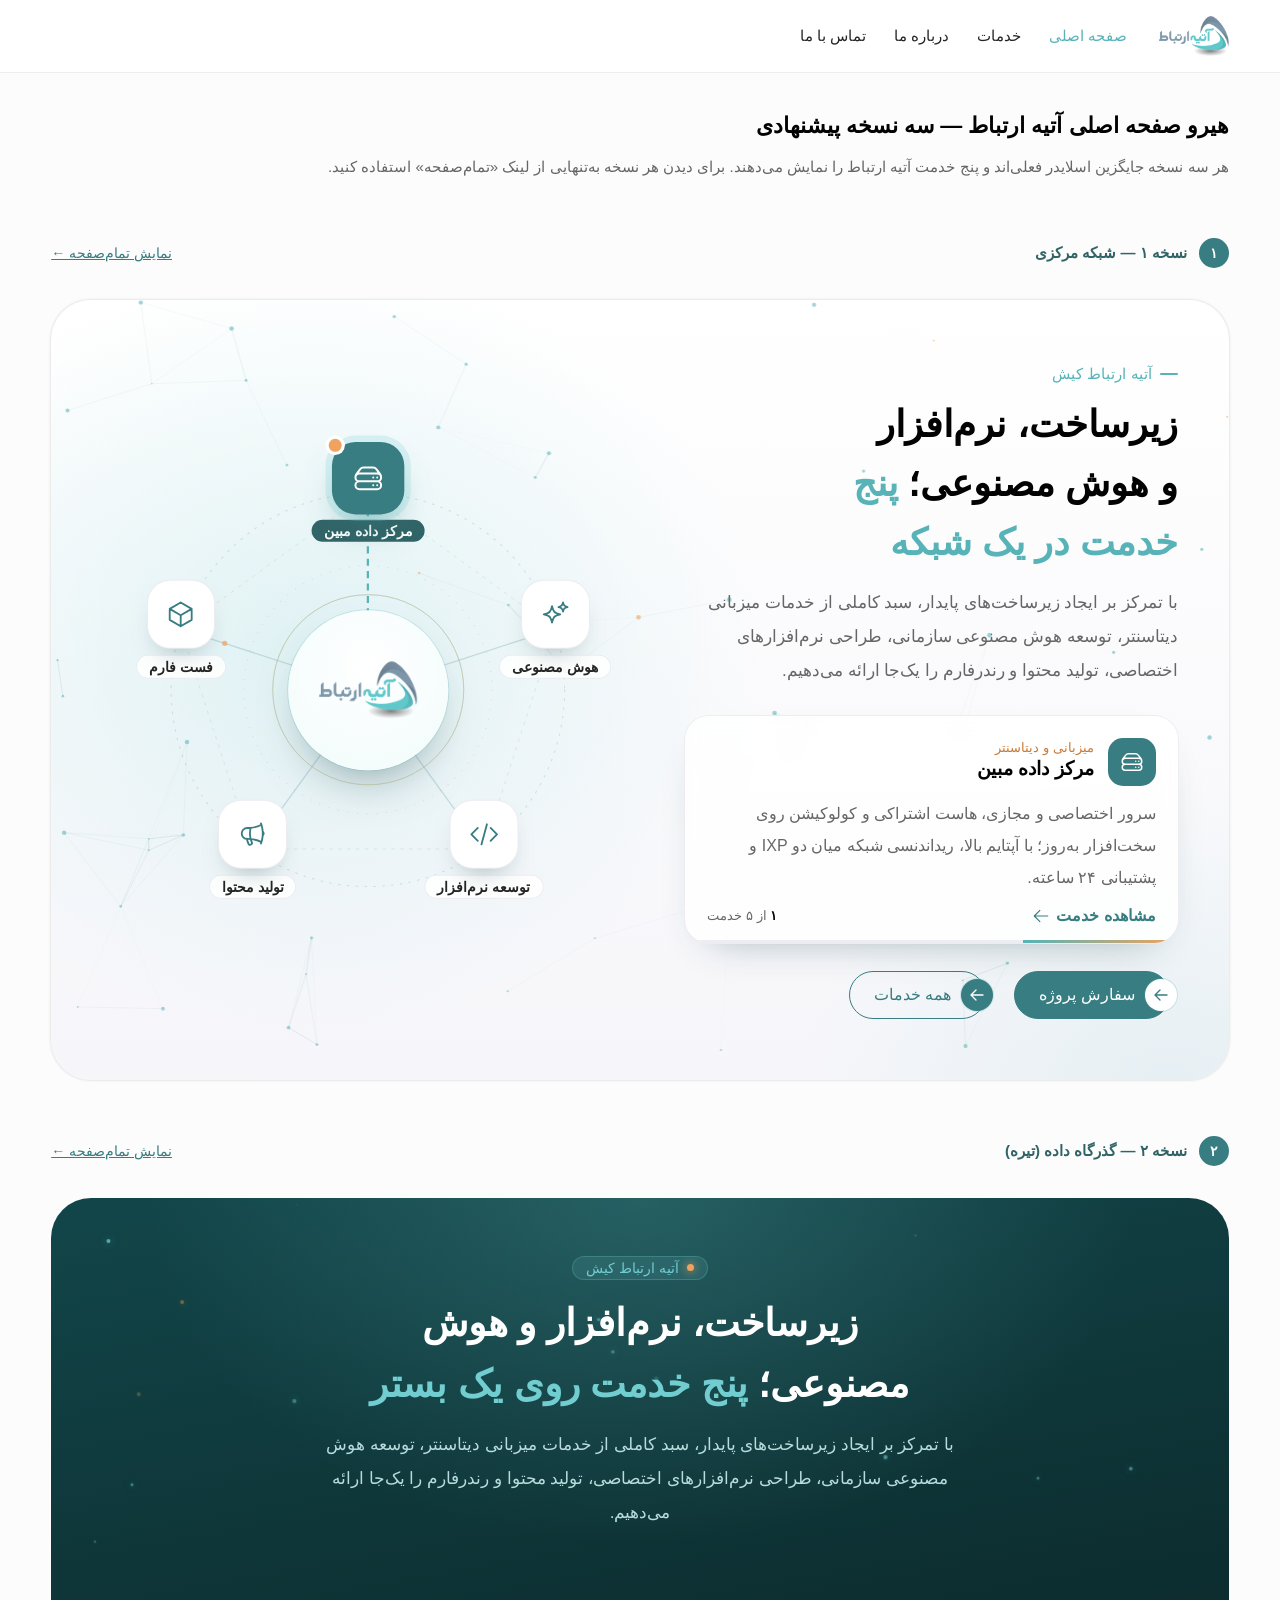
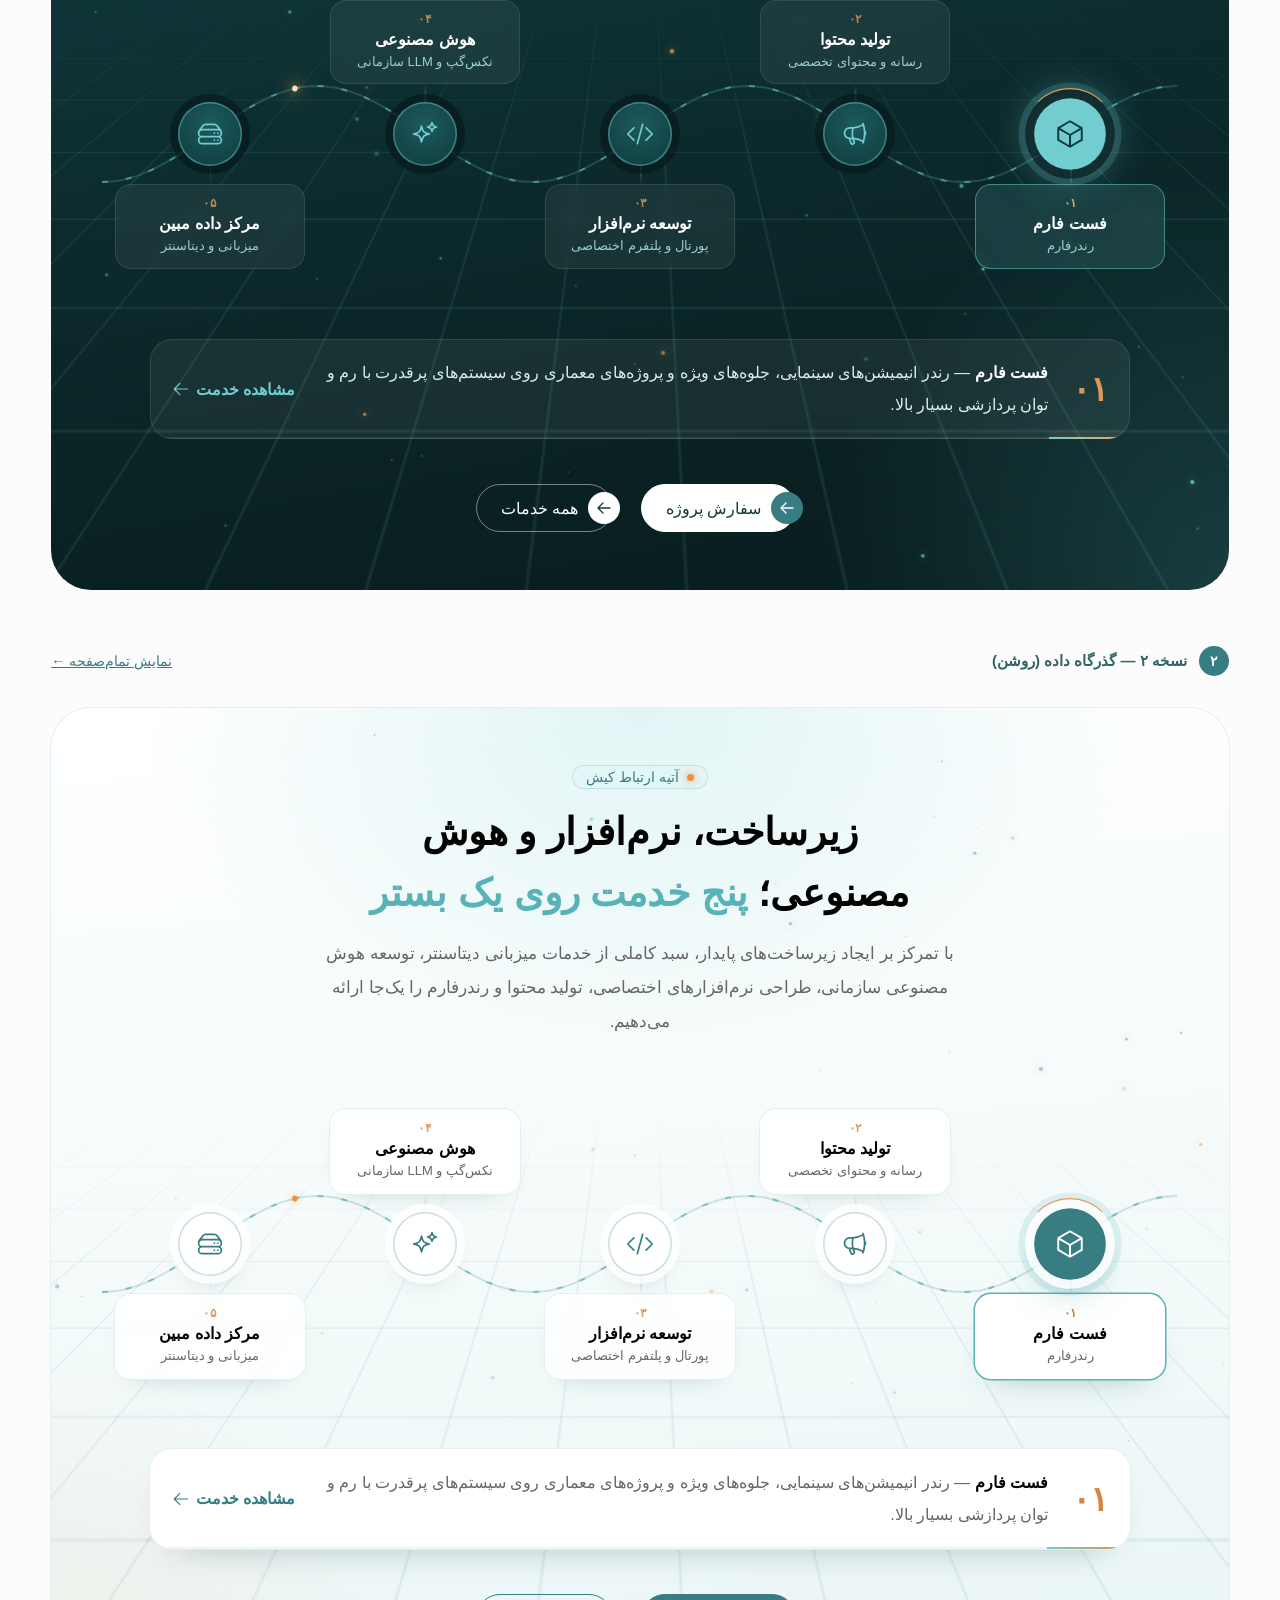
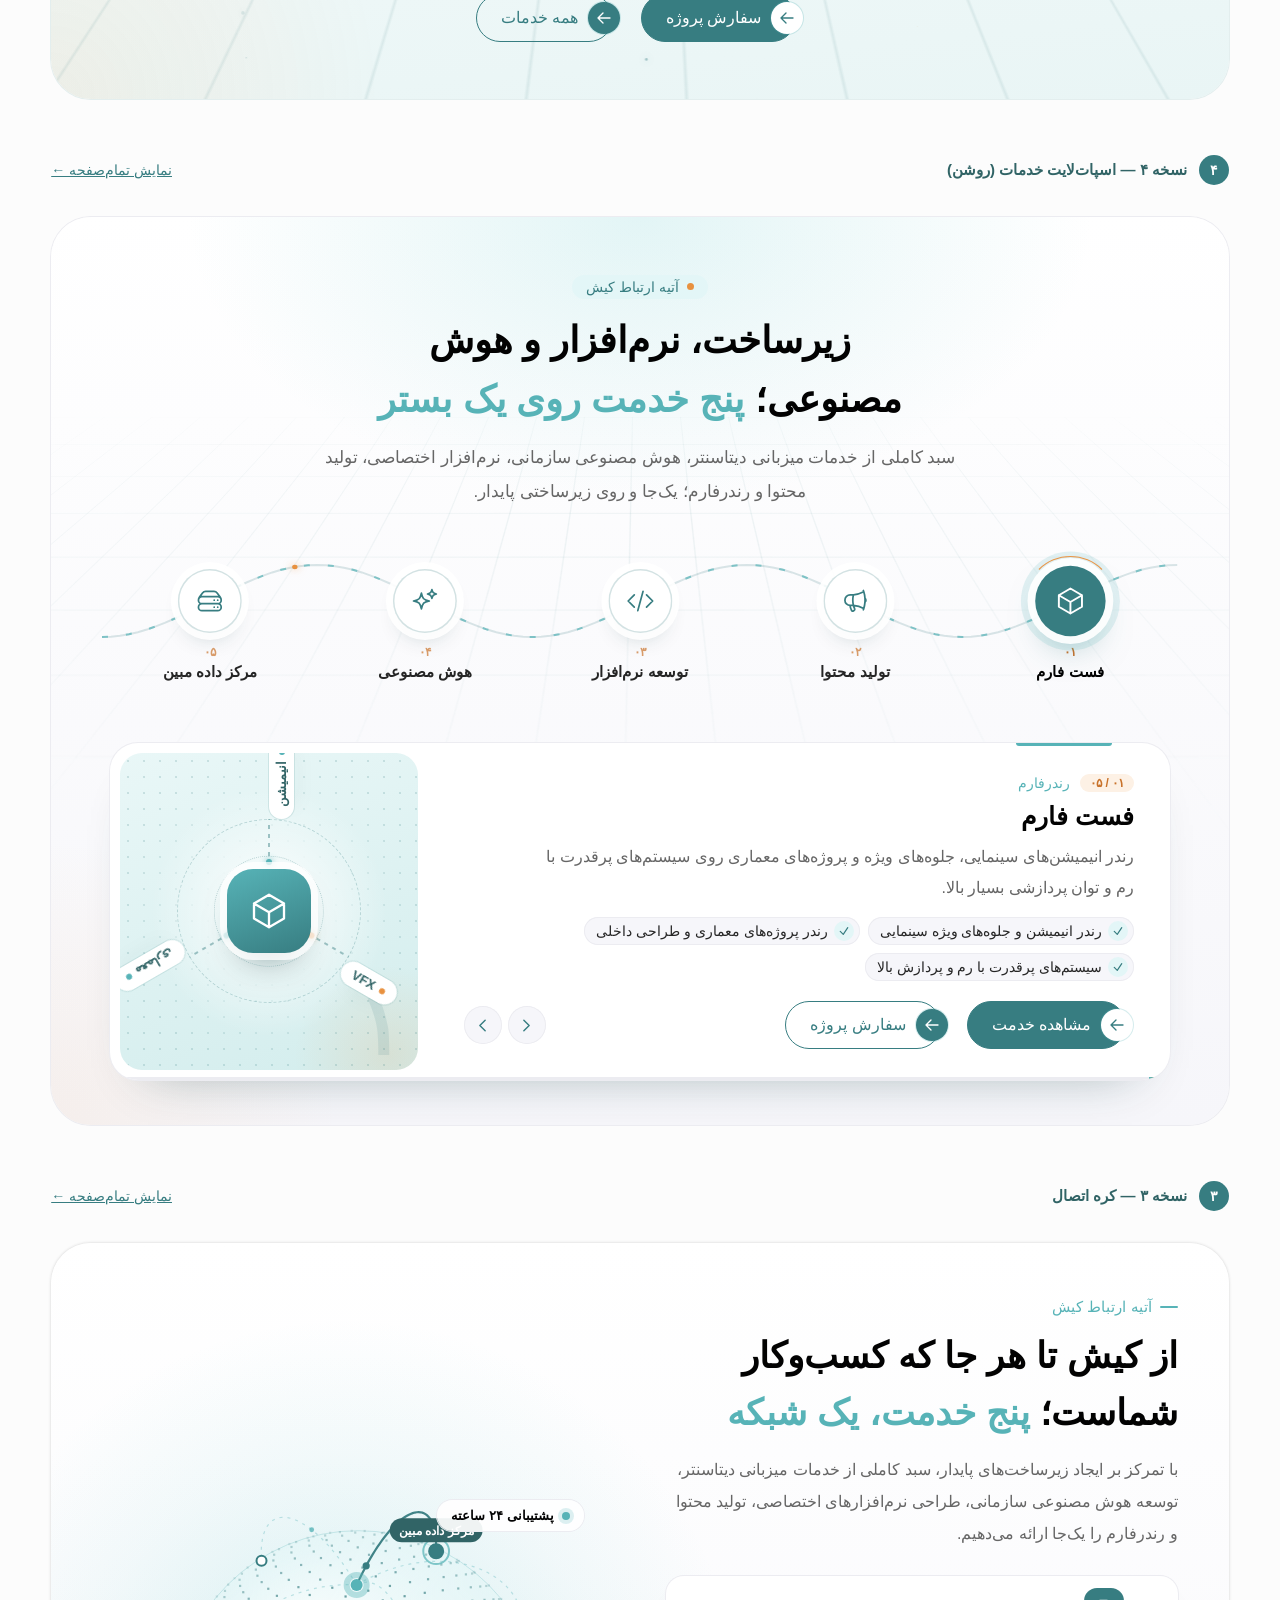
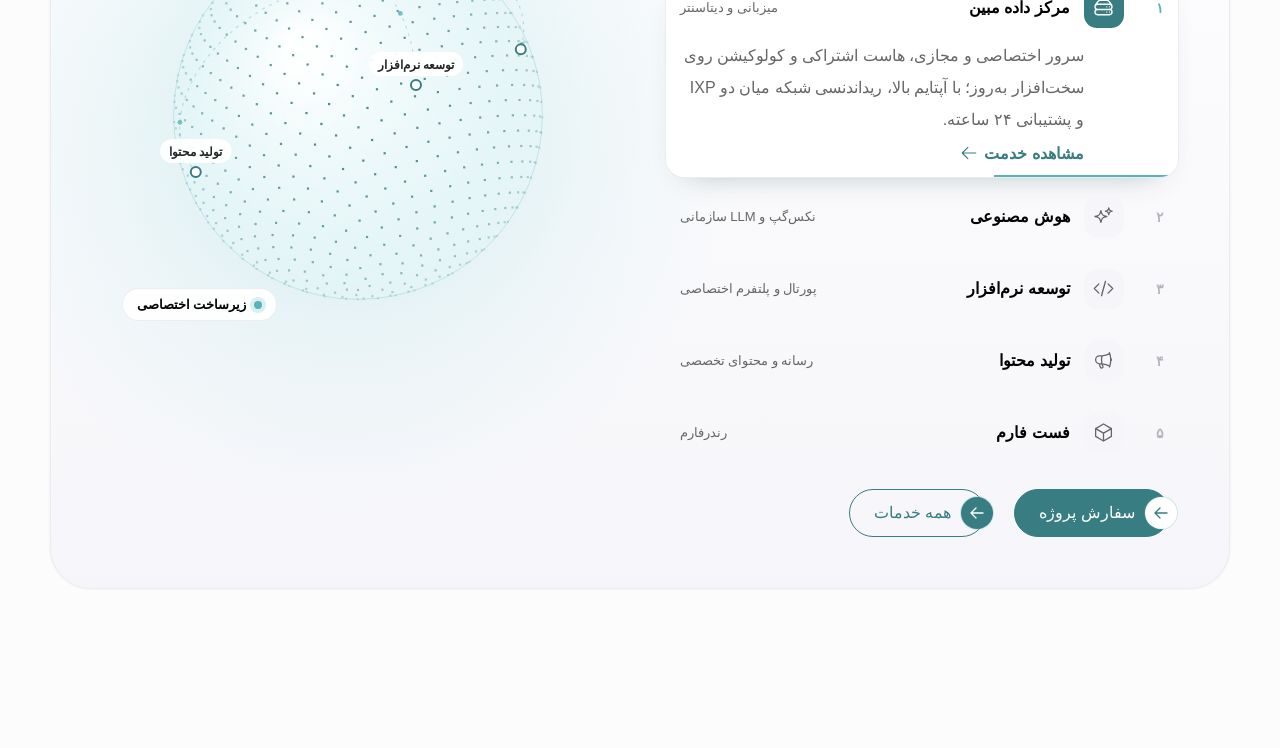
==== commit 1bdf72d1: "Home hero v4: compact spotlight panel, animated orbit visual Co-Authored-By: Claude Opus 5.5 <norepl" ====
--- a/home-hero/index.html
+++ b/home-hero/index.html
@@ -413,22 +413,19 @@
           <div class="ahs-panel__cta">
             <a class="ahs-btn" data-ahs="href" href="/services/fastfarm/"><span class="ahs-btn__icon" aria-hidden="true"><svg class="ahs-icon"><use href="#ahs-i-arrow"/></svg></span><span>مشاهده خدمت</span></a>
             <a class="ahs-btn ahs-btn--outline" href="/order/"><span class="ahs-btn__icon" aria-hidden="true"><svg class="ahs-icon"><use href="#ahs-i-arrow"/></svg></span><span>سفارش پروژه</span></a>
+            <div class="ahs-steps">
+            <button class="ahs-step" type="button" data-ahs-go="-1" aria-label="خدمت قبلی"><svg class="ahs-icon" aria-hidden="true"><use href="#ahs-i-prev"/></svg></button>
+            <button class="ahs-step" type="button" data-ahs-go="1" aria-label="خدمت بعدی"><svg class="ahs-icon" aria-hidden="true"><use href="#ahs-i-next"/></svg></button>
+          </div>
           </div>
         </div>
         <div class="ahs-visual" aria-hidden="true">
           <span class="ahs-visual__ring ahs-visual__ring--1"></span>
           <span class="ahs-visual__ring ahs-visual__ring--2"></span>
-          <span class="ahs-visual__ring ahs-visual__ring--3"></span>
+          <span class="ahs-visual__pulse"></span>
+          <div class="ahs-orbit" data-ahs="tags"><span class="ahs-sat" style="--a:-90deg"><i class="ahs-sat__line"></i><span class="ahs-tag">انیمیشن</span></span><span class="ahs-sat" style="--a:30deg"><i class="ahs-sat__line"></i><span class="ahs-tag">VFX</span></span><span class="ahs-sat" style="--a:150deg"><i class="ahs-sat__line"></i><span class="ahs-tag">معماری</span></span></div>
           <span class="ahs-visual__core"><svg class="ahs-icon"><use data-ahs="icon" href="#ahs-i-cube"/></svg></span>
           <span class="ahs-visual__num" data-ahs="n2">۱</span>
-          <div class="ahs-tags" data-ahs="tags"><span class="ahs-tag ahs-tag--0">انیمیشن</span><span class="ahs-tag ahs-tag--1">VFX</span><span class="ahs-tag ahs-tag--2">معماری</span></div>
-        </div>
-        <div class="ahs-panel__foot">
-          <div class="ahs-steps">
-            <button class="ahs-step" type="button" data-ahs-go="-1" aria-label="خدمت قبلی"><svg class="ahs-icon" aria-hidden="true"><use href="#ahs-i-prev"/></svg></button>
-            <button class="ahs-step" type="button" data-ahs-go="1" aria-label="خدمت بعدی"><svg class="ahs-icon" aria-hidden="true"><use href="#ahs-i-next"/></svg></button>
-          </div>
-          <a class="ahs-all" href="/services/">همه خدمات <svg class="ahs-icon" aria-hidden="true"><use href="#ahs-i-arrow"/></svg></a>
         </div>
         <span class="ahs-panel__bar" aria-hidden="true"><i></i></span>
       </article>
--- a/home-hero/v4/home-hero-v4.css
+++ b/home-hero/v4/home-hero-v4.css
@@ -94,34 +94,33 @@
 .ahs-tab:focus-visible { outline: none; }
 .ahs-tab:focus-visible .ahs-tab__dot { outline: 2px solid var(--ahs-ink); outline-offset: 6px; }
 
-/* spotlight panel */
+/* spotlight panel — compact */
 .ahs-panel {
-  position: relative; overflow: hidden; width: 100%; max-width: 1180px;
-  display: grid; grid-template-columns: minmax(0, 1.15fr) minmax(0, 1fr); grid-template-areas: "body visual" "foot visual";
-  border-radius: 32px; background: #fff;
-  box-shadow: 0 0 0 1px var(--ahs-line), 0 30px 60px -40px rgba(15, 58, 60, .45);
+  position: relative; overflow: hidden; width: 100%; max-width: 1060px;
+  display: grid; grid-template-columns: minmax(0, 1fr) clamp(260px, 30%, 340px); grid-template-areas: "body visual";
+  align-items: center; border-radius: 28px; background: #fff;
+  box-shadow: 0 0 0 1px var(--ahs-line), 0 26px 50px -38px rgba(15, 58, 60, .45);
 }
 .ahs-panel::before { /* pointer notch towards the active tab */
-  content: ""; position: absolute; top: 0; left: var(--notch, 90%); width: 120px; height: 3px; transform: translateX(-50%);
+  content: ""; position: absolute; top: 0; left: var(--notch, 90%); width: 96px; height: 3px; transform: translateX(-50%);
   border-radius: 0 0 3px 3px; background: var(--ahs-teal); transition: left .55s var(--ahs-ease);
 }
-.ahs-panel__body { grid-area: body; padding: clamp(26px, 3.2vw, 48px); padding-bottom: 8px; }
-.ahs-panel__meta { display: flex; align-items: center; gap: 12px; margin-bottom: 10px; }
-.ahs-panel__n { padding: 3px 12px; border-radius: 999px; background: var(--ahs-amber-soft); color: var(--ahs-amber-ink); font-size: 13px; font-weight: 600; }
+.ahs-panel__body { grid-area: body; padding: clamp(22px, 2.4vw, 34px) clamp(22px, 2.8vw, 40px); }
+.ahs-panel__meta { display: flex; align-items: center; gap: 10px; margin-bottom: 6px; }
+.ahs-panel__n { padding: 2px 10px; border-radius: 999px; background: var(--ahs-amber-soft); color: var(--ahs-amber-ink); font-size: 12px; font-weight: 600; }
 .ahs-panel__n b { font-weight: 800; }
-.ahs-panel__k { color: var(--ahs-teal); font-size: 15px; font-weight: 500; }
-.ahs-panel__title { color: var(--ahs-ink); font-size: clamp(26px, 14px + 1.4vw, 38px); font-weight: 800; line-height: 1.5; }
-.ahs-panel__text { margin-top: 10px; max-width: 560px; color: var(--ahs-muted); font-size: 17px; line-height: 2; }
-.ahs-points { display: grid; gap: 10px; margin-top: 18px; }
-.ahs-points li { display: flex; align-items: center; gap: 10px; color: var(--ahs-body); font-size: 16px; font-weight: 500; }
-.ahs-check { display: grid; place-items: center; width: 26px; height: 26px; border-radius: 50%; background: var(--ahs-mint-soft); color: var(--ahs-btn); flex: 0 0 auto; }
-.ahs-check .ahs-icon { width: 15px; height: 15px; stroke-width: 2.2; }
-.ahs-panel__cta { display: flex; flex-wrap: wrap; gap: 14px 20px; margin-top: 26px; }
-
-.ahs-panel__foot { grid-area: foot; display: flex; align-items: center; justify-content: space-between; gap: 16px; padding: 18px clamp(26px, 3.2vw, 48px) 26px; }
-.ahs-steps { display: flex; gap: 8px; }
-.ahs-step { display: grid; place-items: center; width: 40px; height: 40px; padding: 0; border: 0; border-radius: 50%; background: var(--ahs-soft); color: var(--ahs-btn); cursor: pointer; box-shadow: inset 0 0 0 1px var(--ahs-line); transition: background-color .25s ease, color .25s ease; }
-.ahs-step .ahs-icon { width: 18px; height: 18px; stroke-width: 2; }
+.ahs-panel__k { color: var(--ahs-teal); font-size: 14px; font-weight: 500; }
+.ahs-panel__title { color: var(--ahs-ink); font-size: clamp(22px, 12px + 1vw, 30px); font-weight: 800; line-height: 1.5; }
+.ahs-panel__text { margin-top: 6px; max-width: 600px; color: var(--ahs-muted); font-size: 16px; line-height: 1.95; }
+.ahs-points { display: flex; flex-wrap: wrap; gap: 8px; margin-top: 14px; }
+.ahs-points li { display: inline-flex; align-items: center; gap: 6px; padding: 4px 12px 4px 10px; padding-inline: 6px 12px; border-radius: 999px; background: var(--ahs-soft); color: var(--ahs-body); font-size: 14px; font-weight: 500; box-shadow: inset 0 0 0 1px var(--ahs-line); }
+.ahs-check { display: grid; place-items: center; width: 20px; height: 20px; border-radius: 50%; background: var(--ahs-mint-soft); color: var(--ahs-btn); flex: 0 0 auto; }
+.ahs-check .ahs-icon { width: 12px; height: 12px; stroke-width: 2.4; }
+.ahs-panel__cta { display: flex; flex-wrap: wrap; align-items: center; gap: 12px 18px; margin-top: 20px; }
+.ahs-panel__cta .ahs-steps { margin-inline-start: auto; }
+.ahs-steps { display: flex; gap: 6px; }
+.ahs-step { display: grid; place-items: center; width: 38px; height: 38px; padding: 0; border: 0; border-radius: 50%; background: var(--ahs-soft); color: var(--ahs-btn); cursor: pointer; box-shadow: inset 0 0 0 1px var(--ahs-line); transition: background-color .25s ease, color .25s ease; }
+.ahs-step .ahs-icon { width: 17px; height: 17px; stroke-width: 2; }
 .ahs-step:hover { background: var(--ahs-btn); color: #fff; }
 .ahs-step:focus-visible { outline: 2px solid var(--ahs-ink); outline-offset: 3px; }
 .ahs-all { display: inline-flex; align-items: center; gap: 6px; color: var(--ahs-btn); font-weight: 600; text-decoration: none; }
@@ -130,48 +129,75 @@
 .ahs-panel__bar { position: absolute; inset: auto 0 0 0; height: 3px; background: var(--ahs-line); }
 .ahs-panel__bar i { display: block; height: 100%; width: calc(var(--p, 0) * 100%); background: linear-gradient(90deg, var(--ahs-teal), var(--ahs-amber)); }
 
-/* visual side */
+/* visual — compact orbit: core + 3 satellites linked by flowing data lines */
 .ahs-visual {
-  grid-area: visual; position: relative; overflow: hidden; display: grid; place-items: center; min-height: 380px; margin: 12px; border-radius: 24px;
+  --r: 92px; grid-area: visual; position: relative; overflow: hidden; align-self: stretch; min-height: 250px; margin: 10px; border-radius: 22px; direction: ltr;
   background:
-    radial-gradient(60% 60% at 50% 45%, rgba(255, 255, 255, .9), transparent 70%),
-    radial-gradient(45% 40% at 85% 90%, rgba(232, 145, 63, .14), transparent 70%),
-    linear-gradient(160deg, #e9f7f7, #d5eeef);
-}
-.ahs-visual__ring { position: absolute; left: 50%; top: 50%; border-radius: 50%; border: 1.5px dashed rgba(55, 125, 129, .25); transform: translate(-50%, -50%); }
-.ahs-visual__ring--1 { width: 46%; aspect-ratio: 1; animation: ahs-spin 40s linear infinite; }
-.ahs-visual__ring--2 { width: 72%; aspect-ratio: 1; border-style: dotted; animation: ahs-spin 60s linear infinite reverse; }
-.ahs-visual__ring--3 { width: 100%; aspect-ratio: 1; border-color: rgba(55, 125, 129, .12); }
+    radial-gradient(55% 55% at 50% 50%, rgba(255, 255, 255, .95), transparent 72%),
+    radial-gradient(45% 40% at 90% 95%, rgba(232, 145, 63, .14), transparent 70%),
+    linear-gradient(160deg, #e9f7f7, #d3eded);
+}
+.ahs-visual::before { /* dotted field */
+  content: ""; position: absolute; inset: 0; background-image: radial-gradient(rgba(55, 125, 129, .18) 1px, transparent 1.2px); background-size: 16px 16px;
+  mask-image: radial-gradient(60% 60% at 50% 50%, transparent 30%, #000 80%);
+}
+.ahs-visual__ring { position: absolute; left: 50%; top: 50%; border-radius: 50%; transform: translate(-50%, -50%); }
+.ahs-visual__ring--1 { width: calc(var(--r) * 2); aspect-ratio: 1; border: 1.5px dashed rgba(55, 125, 129, .28); animation: ahs-spin 30s linear infinite; }
+.ahs-visual__ring--2 { width: calc(var(--r) * 1.2); aspect-ratio: 1; border: 1px dotted rgba(55, 125, 129, .3); animation: ahs-spin 18s linear infinite reverse; }
 @keyframes ahs-spin { to { transform: translate(-50%, -50%) rotate(360deg); } }
+.ahs-visual__pulse { position: absolute; left: 50%; top: 50%; width: 84px; aspect-ratio: 1; margin: -42px 0 0 -42px; border-radius: 26px; border: 2px solid var(--ahs-teal); opacity: 0; animation: ahs-pulse 2.8s var(--ahs-ease) infinite; }
+@keyframes ahs-pulse { 0% { transform: scale(1); opacity: .55; } 100% { transform: scale(2.1); opacity: 0; } }
 .ahs-visual__core {
-  position: relative; z-index: 1; display: grid; place-items: center; width: clamp(110px, 11vw, 150px); aspect-ratio: 1; border-radius: 36px;
+  position: absolute; left: 50%; top: 50%; z-index: 2; display: grid; place-items: center; width: 84px; height: 84px; margin: -42px 0 0 -42px; border-radius: 26px;
   background: linear-gradient(160deg, var(--ahs-teal), var(--ahs-btn)); color: #fff;
-  box-shadow: 0 0 0 10px rgba(255, 255, 255, .7), 0 30px 50px -24px rgba(15, 58, 60, .6);
-  animation: ahs-float 6s var(--ahs-ease) infinite;
-}
-.ahs-visual__core .ahs-icon { width: 46%; height: 46%; stroke-width: 1.3; }
-@keyframes ahs-float { 50% { transform: translateY(-8px); } }
-.ahs-visual__num { position: absolute; inset-inline-end: 22px; bottom: 6px; color: rgba(55, 125, 129, .12); font-size: clamp(90px, 9vw, 140px); font-weight: 800; line-height: 1; }
-.ahs-tags { position: absolute; inset: 0; z-index: 2; pointer-events: none; }
+  box-shadow: 0 0 0 7px rgba(255, 255, 255, .75), 0 20px 36px -18px rgba(15, 58, 60, .6);
+}
+.ahs-visual__core .ahs-icon { width: 40px; height: 40px; stroke-width: 1.4; }
+.ahs-visual__num { position: absolute; right: 16px; bottom: 2px; color: rgba(55, 125, 129, .12); font-size: 84px; font-weight: 800; line-height: 1; direction: rtl; }
+
+.ahs-orbit { position: absolute; left: 50%; top: 50%; width: 0; height: 0; z-index: 1; }
+.ahs-sat { /* each satellite turns around the core; sat + tag are re-created together on every switch, so their phases always match */
+  position: absolute; left: 0; top: 0; width: var(--r); height: 0; transform: rotate(var(--a)); transform-origin: 0 0;
+  animation: ahs-sat-rot 36s linear infinite, ahs-sat-in .6s var(--ahs-ease) both;
+}
+@keyframes ahs-sat-rot { from { transform: rotate(var(--a)); } to { transform: rotate(calc(var(--a) + 360deg)); } }
+.ahs-sat__line { /* flowing data line core → satellite */
+  position: absolute; left: 46px; right: 0; top: -1px; height: 2px; border-radius: 2px;
+  background: repeating-linear-gradient(90deg, rgba(55, 125, 129, .45) 0 4px, transparent 4px 9px); background-size: 9px 2px;
+  animation: ahs-line .7s linear infinite;
+}
+@keyframes ahs-line { to { background-position: 9px 0; } }
+.ahs-sat__line::after { /* packet */
+  content: ""; position: absolute; top: -2px; left: 0; width: 6px; height: 6px; border-radius: 50%; background: var(--ahs-teal); box-shadow: 0 0 6px rgba(87, 179, 183, .9);
+  animation: ahs-packet 1.8s var(--ahs-ease) infinite;
+}
+.ahs-sat:nth-child(2) .ahs-sat__line::after { background: var(--ahs-amber); box-shadow: 0 0 6px rgba(232, 145, 63, .9); animation-delay: -.6s; }
+.ahs-sat:nth-child(3) .ahs-sat__line::after { animation-delay: -1.2s; }
+@keyframes ahs-packet { 0% { left: 0; opacity: 0; } 15% { opacity: 1; } 85% { opacity: 1; } 100% { left: calc(100% - 6px); opacity: 0; } }
 .ahs-tag {
-  position: absolute; display: inline-flex; align-items: center; gap: 6px; padding: 6px 14px; border-radius: 999px;
-  background: #fff; color: var(--ahs-deep); font-size: 14px; font-weight: 600; white-space: nowrap;
-  box-shadow: 0 0 0 1px rgba(55, 125, 129, .12), 0 12px 24px -14px rgba(15, 58, 60, .45);
-  animation: ahs-float 5s var(--ahs-ease) infinite;
-}
-.ahs-tag::before { content: ""; width: 7px; height: 7px; border-radius: 50%; background: var(--ahs-teal); }
-.ahs-tag--0 { top: 16%; inset-inline-start: 12%; }
-.ahs-tag--1 { top: 30%; inset-inline-end: 9%; animation-delay: -1.6s; }
-.ahs-tag--1::before { background: var(--ahs-amber); }
-.ahs-tag--2 { bottom: 17%; inset-inline-start: 18%; animation-delay: -3.2s; }
+  position: absolute; left: 100%; top: 0; display: inline-flex; align-items: center; gap: 6px; padding: 5px 12px; border-radius: 999px;
+  background: #fff; color: var(--ahs-deep); font-size: 13px; font-weight: 600; white-space: nowrap; direction: rtl;
+  box-shadow: 0 0 0 1px rgba(55, 125, 129, .14), 0 10px 20px -12px rgba(15, 58, 60, .45);
+  animation: ahs-counter 36s linear infinite, ahs-fade .5s .15s var(--ahs-ease) both; /* stays upright while the satellite turns */
+}
+.ahs-tag::before { content: ""; width: 6px; height: 6px; border-radius: 50%; background: var(--ahs-teal); }
+.ahs-sat:nth-child(2) .ahs-tag::before { background: var(--ahs-amber); }
+@keyframes ahs-counter {
+  from { transform: translate(-50%, -50%) rotate(calc(-1 * var(--a))); }
+  to   { transform: translate(-50%, -50%) rotate(calc(-1 * var(--a) - 360deg)); }
+}
 
 /* swap animation */
-.ahs-panel.is-swap .ahs-panel__body > *, .ahs-panel.is-swap .ahs-visual__core, .ahs-panel.is-swap .ahs-tag, .ahs-panel.is-swap .ahs-visual__num { animation-name: ahs-in; animation-duration: .55s; animation-timing-function: var(--ahs-ease); animation-iteration-count: 1; }
+.ahs-panel.is-swap .ahs-panel__body > * { animation: ahs-in .5s var(--ahs-ease) both; }
 .ahs-panel.is-swap .ahs-panel__body > :nth-child(2) { animation-delay: .04s; }
 .ahs-panel.is-swap .ahs-panel__body > :nth-child(3) { animation-delay: .08s; }
 .ahs-panel.is-swap .ahs-panel__body > :nth-child(4) { animation-delay: .12s; }
 .ahs-panel.is-swap .ahs-panel__body > :nth-child(5) { animation-delay: .16s; }
-@keyframes ahs-in { from { opacity: 0; transform: translateY(10px); } to { opacity: 1; transform: none; } }
+.ahs-panel.is-swap .ahs-visual__core { animation: ahs-pop .55s var(--ahs-ease); }
+@keyframes ahs-in { from { opacity: 0; transform: translateY(8px); } to { opacity: 1; transform: none; } }
+@keyframes ahs-pop { 0% { transform: scale(.7); } 60% { transform: scale(1.06); } 100% { transform: none; } }
+@keyframes ahs-sat-in { from { width: 0; opacity: 0; } to { width: var(--r); opacity: 1; } }
+@keyframes ahs-fade { from { opacity: 0; } to { opacity: 1; } }
 
 /* buttons (site pill pattern) */
 .ahs-btn {
@@ -211,26 +237,23 @@
   .ahs-tab:hover .ahs-tab__dot { transform: none; }
   .ahs-tab[aria-selected="true"] { box-shadow: 0 0 0 1.5px var(--ahs-teal), 0 10px 20px -14px rgba(55, 125, 129, .6); }
   .ahs-tab[aria-selected="true"] .ahs-tab__dot { transform: none; box-shadow: none; }
-  .ahs-panel { grid-template-columns: minmax(0, 1fr); grid-template-areas: "visual" "body" "foot"; }
+  .ahs-panel { grid-template-columns: minmax(0, 1fr); grid-template-areas: "visual" "body"; }
   .ahs-panel::before { display: none; }
-  .ahs-visual { min-height: 230px; margin: 10px 10px 0; }
-  .ahs-visual__ring--3 { display: none; }
+  .ahs-visual { min-height: 210px; margin: 10px 10px 0; }
 }
 @media (max-width: 767.98px) {
   .ahs-box { padding: 30px 18px 22px; border-radius: 28px; }
   .ahs-bus { margin-inline: -18px; }
   .ahs-tabs { padding-inline: 18px; }
   .ahs-lead { font-size: 15px; }
-  .ahs-panel { border-radius: 24px; }
-  .ahs-panel__body { padding: 22px 20px 4px; }
+  .ahs-panel { border-radius: 22px; }
+  .ahs-panel__body { padding: 18px 18px 22px; }
   .ahs-panel__text { font-size: 15px; }
-  .ahs-points li { font-size: 15px; }
+  .ahs-points li { font-size: 13px; }
   .ahs-panel__cta .ahs-btn { flex: 1 1 auto; justify-content: center; }
-  .ahs-panel__foot { padding: 16px 20px 22px; }
-  .ahs-tag { font-size: 13px; padding: 5px 12px; }
-  .ahs-tag--0 { top: 12%; inset-inline-start: 6%; }
-  .ahs-tag--1 { top: 40%; inset-inline-end: 4%; }
-  .ahs-tag--2 { bottom: 10%; inset-inline-start: 10%; }
+  .ahs-panel__cta .ahs-steps { margin-inline-start: 0; }
+  .ahs-visual { --r: 80px; min-height: 190px; }
+  .ahs-tag { font-size: 12px; padding: 4px 10px; }
 }
 @media (prefers-reduced-motion: reduce) {
   .ahs-hero *, .ahs-hero *::before, .ahs-hero *::after { animation: none !important; transition: none !important; }
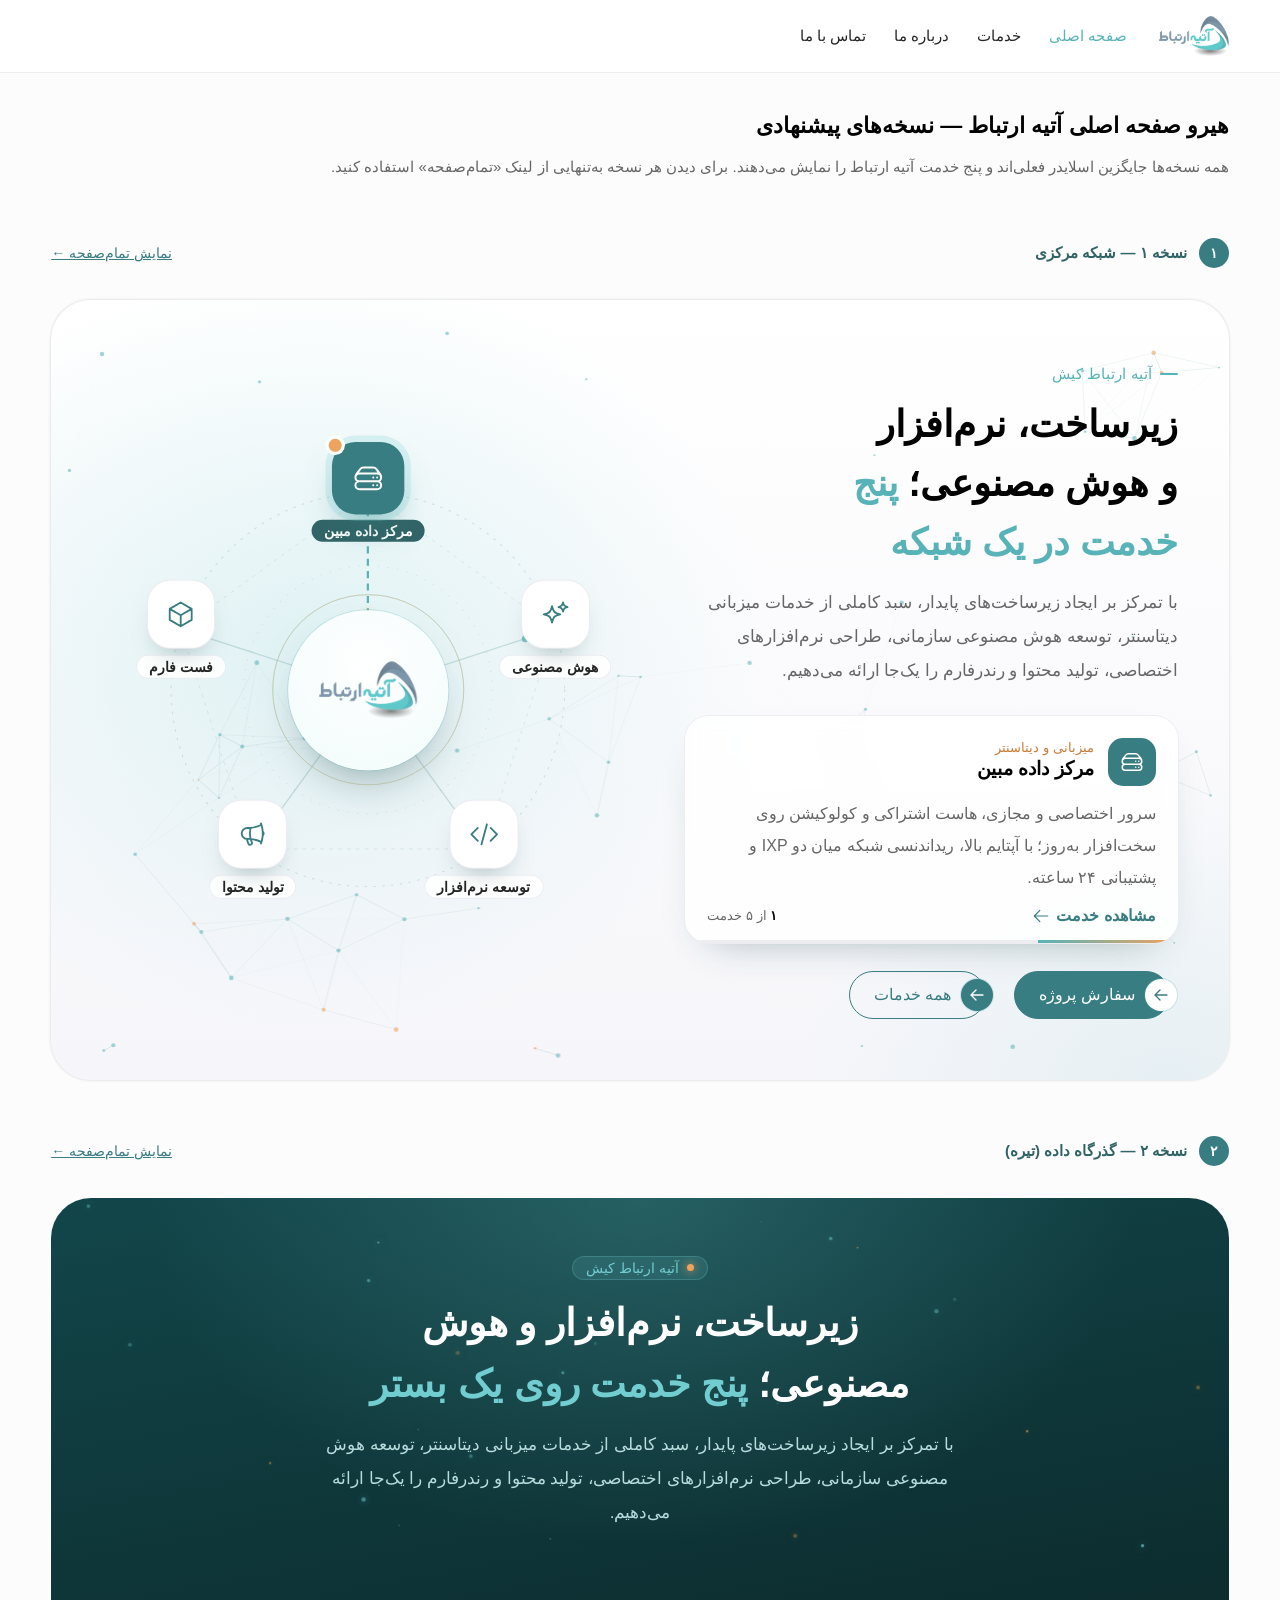
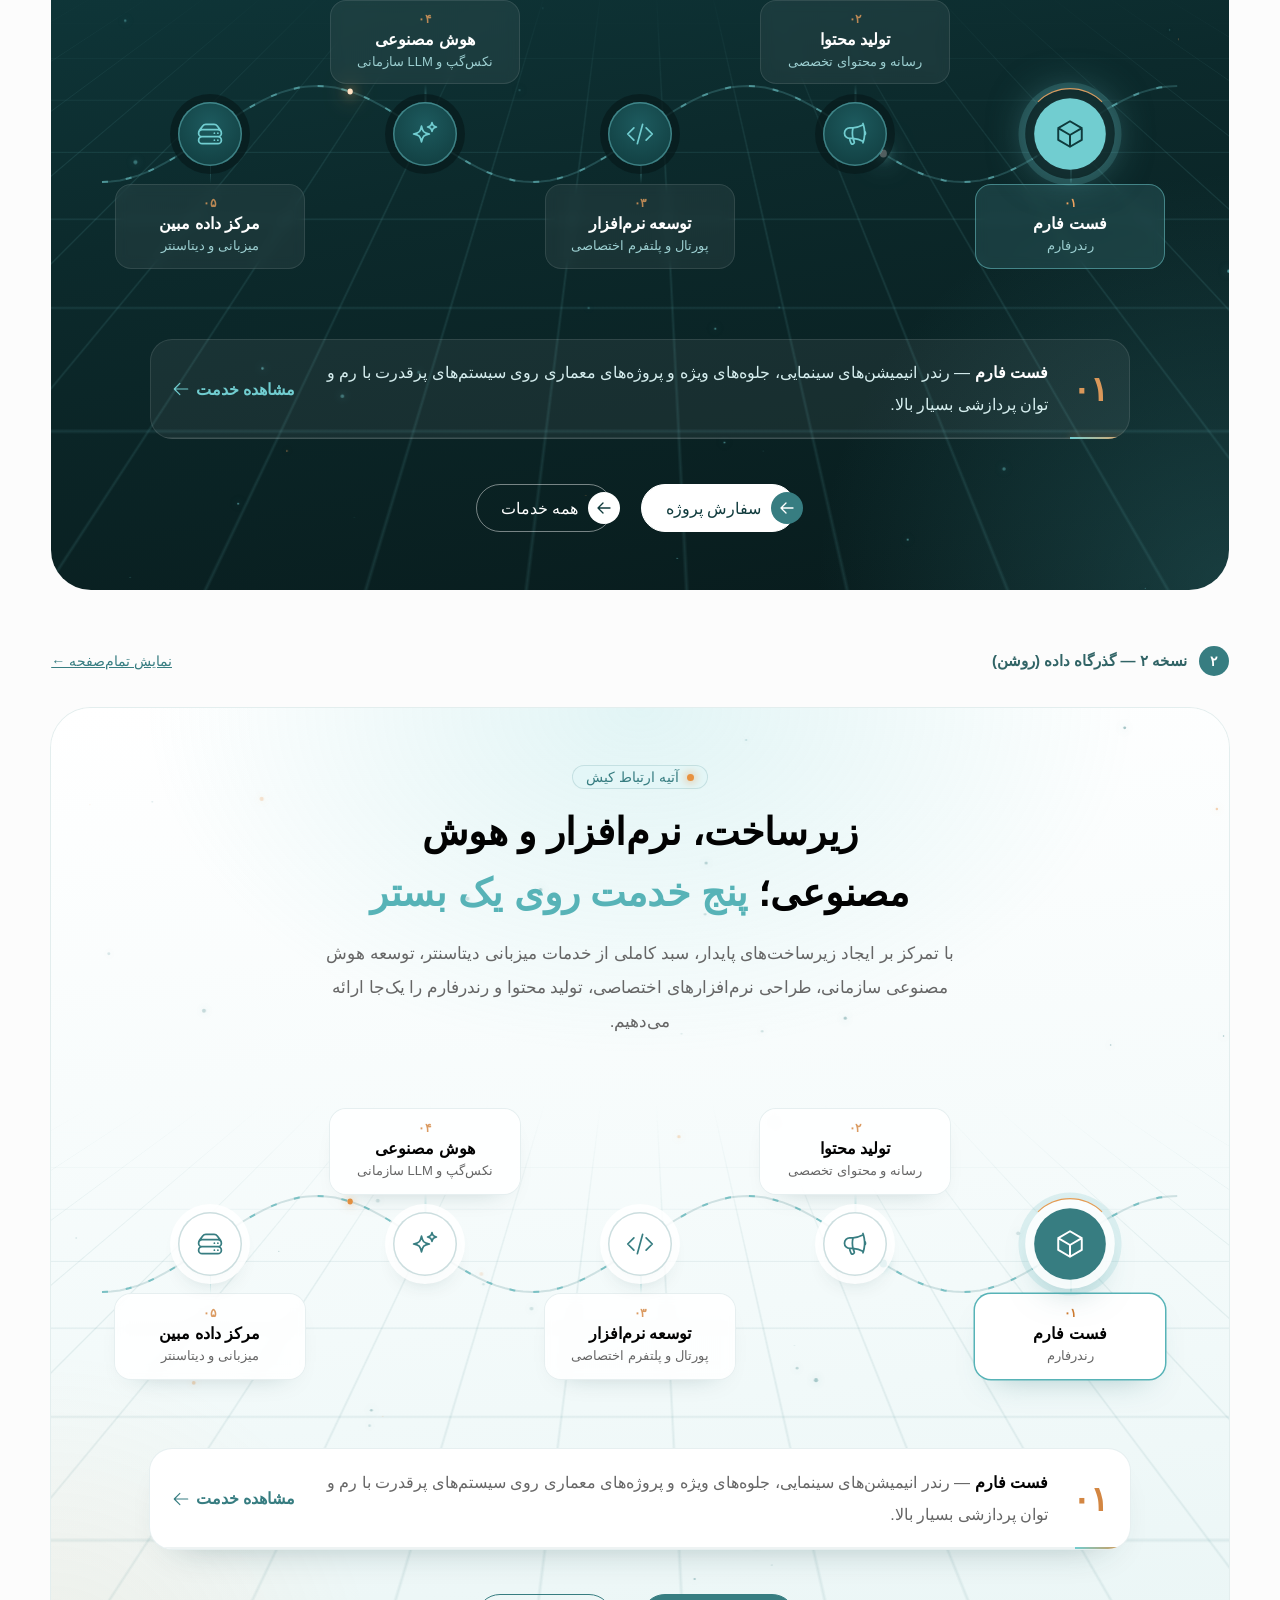
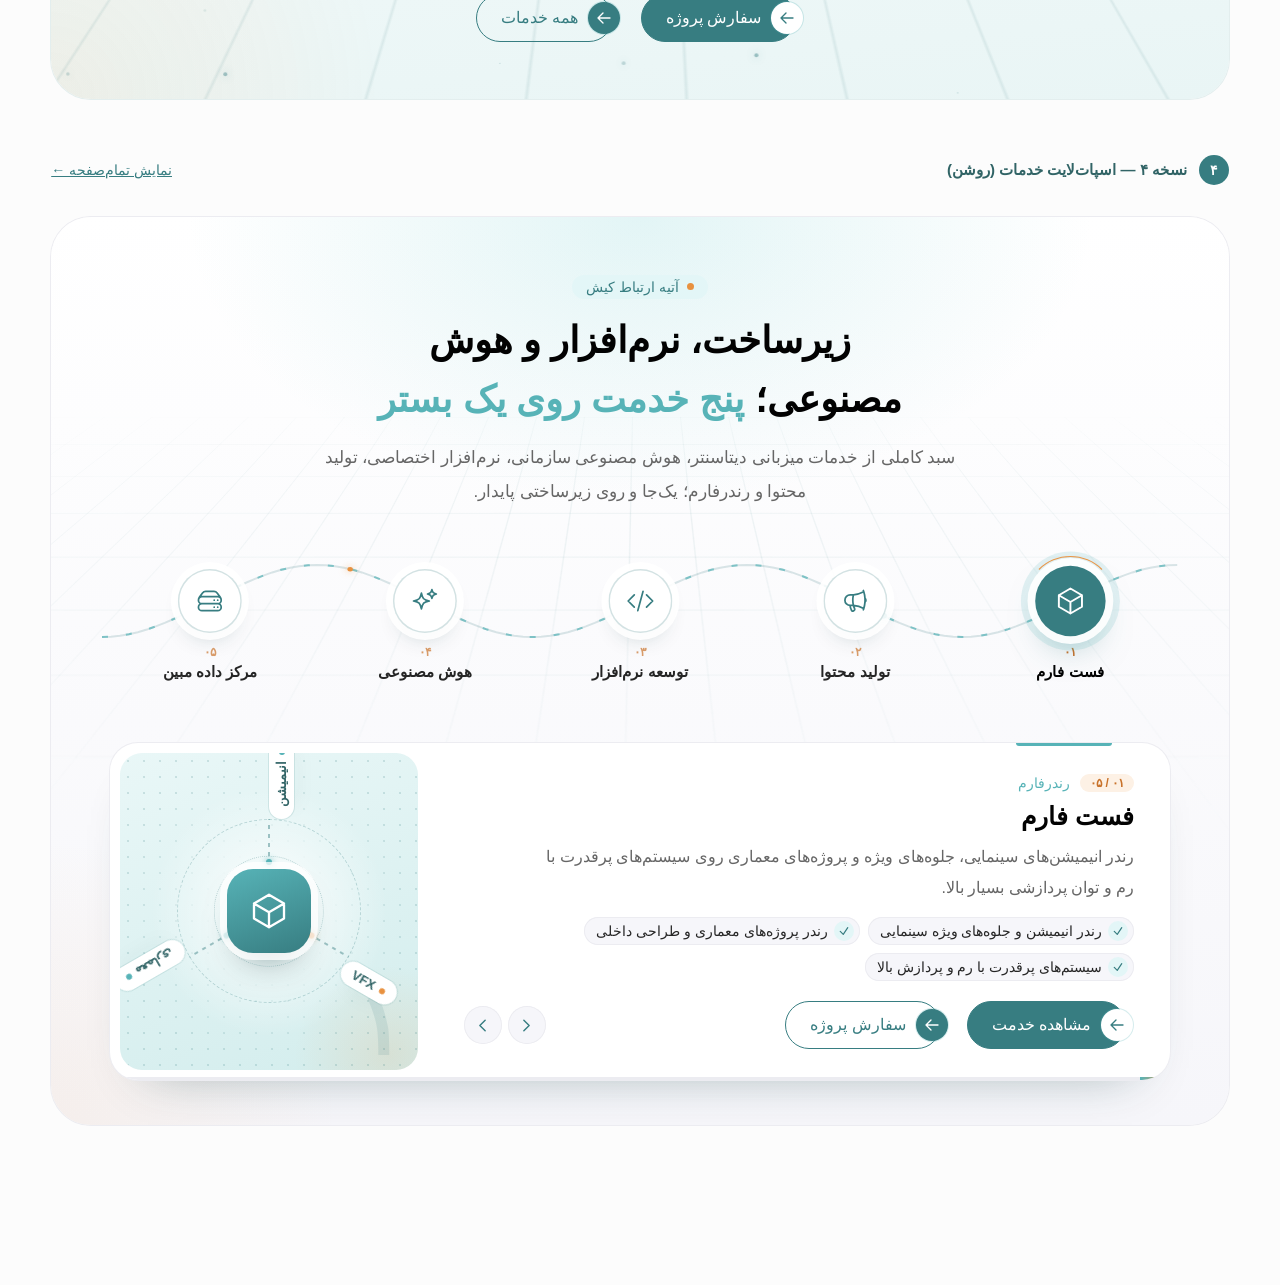
==== commit 85bf678a: "Home hero: remove v3 (globe) Co-Authored-By: Claude Opus 5.5 <noreply@anthropic.com> Claude-Session:" ====
--- a/home-hero/index.html
+++ b/home-hero/index.html
@@ -3,10 +3,9 @@
 <head>
 <meta charset="utf-8">
 <meta name="viewport" content="width=device-width, initial-scale=1">
-<title>هیرو صفحه اصلی آتیه ارتباط — سه نسخه</title>
+<title>هیرو صفحه اصلی آتیه ارتباط — نسخه‌های پیشنهادی</title>
 <link rel="stylesheet" href="v1/home-hero-v1.css">
 <link rel="stylesheet" href="v2/home-hero-v2.css">
-<link rel="stylesheet" href="v3/home-hero-v3.css">
 <link rel="stylesheet" href="v4/home-hero-v4.css">
 
 <style>
@@ -26,7 +25,7 @@
 </head>
 <body>
 <header class="pv-header"><div class="pv-header__in"><img src="assets/logo.webp" alt="آتیه ارتباط"><nav class="pv-nav"><b>صفحه اصلی</b><span>خدمات</span><span>درباره ما</span><span>تماس با ما</span></nav></div></header>
-<div class="pv-intro"><h1>هیرو صفحه اصلی آتیه ارتباط — سه نسخه پیشنهادی</h1>هر سه نسخه جایگزین اسلایدر فعلی‌اند و پنج خدمت آتیه ارتباط را نمایش می‌دهند. برای دیدن هر نسخه به‌تنهایی از لینک «تمام‌صفحه» استفاده کنید.</div>
+<div class="pv-intro"><h1>هیرو صفحه اصلی آتیه ارتباط — نسخه‌های پیشنهادی</h1>همه نسخه‌ها جایگزین اسلایدر فعلی‌اند و پنج خدمت آتیه ارتباط را نمایش می‌دهند. برای دیدن هر نسخه به‌تنهایی از لینک «تمام‌صفحه» استفاده کنید.</div>
 <div class="pv-label"><b>۱</b>نسخه ۱ — شبکه مرکزی<a href="v1/">نمایش تمام‌صفحه ←</a></div>
 <section class="ah-hero" aria-labelledby="ah-hero-title">
   <svg width="0" height="0" style="position:absolute" aria-hidden="true" focusable="false">
@@ -519,144 +518,9 @@
   }
 ]</script>
 </section>
-<div class="pv-label"><b>۳</b>نسخه ۳ — کره اتصال<a href="v3/">نمایش تمام‌صفحه ←</a></div>
-<section class="ahg-hero" aria-labelledby="ahg-title">
-  <svg width="0" height="0" style="position:absolute" aria-hidden="true" focusable="false">
-    <symbol id="ahg-i-server" viewBox="0 0 24 24"><path d="M5.25 14.25h13.5m-13.5 0a3 3 0 0 1-3-3m3 3a3 3 0 1 0 0 6h13.5a3 3 0 1 0 0-6m-16.5-3a3 3 0 0 1 3-3h13.5a3 3 0 0 1 3 3m-19.5 0a4.5 4.5 0 0 1 .9-2.7L5.737 5.1a3.375 3.375 0 0 1 2.7-1.35h7.126c1.062 0 2.062.5 2.7 1.35l2.587 3.45a4.5 4.5 0 0 1 .9 2.7m0 0a3 3 0 0 1-3 3m0 3h.008v.008h-.008v-.008Zm0-6h.008v.008h-.008v-.008Zm-3 6h.008v.008h-.008v-.008Zm0-6h.008v.008h-.008v-.008Z"/></symbol>
-    <symbol id="ahg-i-sparkles" viewBox="0 0 24 24"><path d="M9.813 15.904 9 18.75l-.813-2.846a4.5 4.5 0 0 0-3.09-3.09L2.25 12l2.846-.813a4.5 4.5 0 0 0 3.09-3.09L9 5.25l.813 2.846a4.5 4.5 0 0 0 3.09 3.09L15.75 12l-2.846.813a4.5 4.5 0 0 0-3.09 3.09ZM18.259 8.715 18 9.75l-.259-1.035a3.375 3.375 0 0 0-2.455-2.456L14.25 6l1.036-.259a3.375 3.375 0 0 0 2.455-2.456L18 2.25l.259 1.035a3.375 3.375 0 0 0 2.456 2.456L21.75 6l-1.035.259a3.375 3.375 0 0 0-2.456 2.456Z"/></symbol>
-    <symbol id="ahg-i-code" viewBox="0 0 24 24"><path d="M17.25 6.75 22.5 12l-5.25 5.25m-10.5 0L1.5 12l5.25-5.25m7.5-3-4.5 16.5"/></symbol>
-    <symbol id="ahg-i-megaphone" viewBox="0 0 24 24"><path d="M10.34 15.84c-.688-.06-1.386-.09-2.09-.09H7.5a4.5 4.5 0 1 1 0-9h.75c.704 0 1.402-.03 2.09-.09m0 9.18c.253.962.584 1.892.985 2.783.247.55.06 1.21-.463 1.511l-.657.38c-.551.318-1.26.117-1.527-.461a20.845 20.845 0 0 1-1.44-4.282m3.102.069a18.03 18.03 0 0 1-.59-4.59c0-1.586.205-3.124.59-4.59m0 9.18a23.848 23.848 0 0 1 8.835 2.535M10.34 6.66a23.847 23.847 0 0 0 8.835-2.535m0 0A23.74 23.74 0 0 0 18.795 3m.38 1.125a23.91 23.91 0 0 1 1.014 5.395m-1.014 8.855c-.118.38-.245.754-.38 1.125m.38-1.125a23.91 23.91 0 0 0 1.014-5.395m0-3.46c.495.413.811 1.035.811 1.73 0 .695-.316 1.317-.811 1.73m0-3.46a24.347 24.347 0 0 1 0 3.46"/></symbol>
-    <symbol id="ahg-i-cube" viewBox="0 0 24 24"><path d="m21 7.5-9-5.25L3 7.5m18 0-9 5.25m9-5.25v9l-9 5.25M3 7.5l9 5.25M3 7.5v9l9 5.25m0-9v9"/></symbol>
-    <symbol id="ahg-i-arrow" viewBox="0 0 24 24"><path d="M10.5 19.5 3 12m0 0 7.5-7.5M3 12h18"/></symbol>
-  </svg>
-  <div class="ahg-container">
-    <div class="ahg-box">
-      <div class="ahg-text">
-        <p class="ahg-eyebrow">آتیه ارتباط کیش</p>
-        <h1 class="ahg-title" id="ahg-title">از کیش تا هر جا که کسب‌وکار شماست؛ <span>پنج خدمت، یک شبکه</span></h1>
-        <p class="ahg-lead">با تمرکز بر ایجاد زیرساخت‌های پایدار، سبد کاملی از خدمات میزبانی دیتاسنتر، توسعه هوش مصنوعی سازمانی، طراحی نرم‌افزارهای اختصاصی، تولید محتوا و رندرفارم را یک‌جا ارائه می‌دهیم.</p>
-        <ol class="ahg-list" aria-label="خدمات آتیه ارتباط">
-        <li class="ahg-item is-on">
-          <button class="ahg-item__btn" type="button" aria-expanded="true" aria-controls="ahg-body-0">
-            <span class="ahg-item__n">۱</span>
-            <span class="ahg-item__icon"><svg class="ahg-icon" aria-hidden="true"><use href="#ahg-i-server"/></svg></span>
-            <span class="ahg-item__name">مرکز داده مبین</span>
-            <span class="ahg-item__k">میزبانی و دیتاسنتر</span>
-          </button>
-          <div class="ahg-item__body" id="ahg-body-0"><div>
-            <p>سرور اختصاصی و مجازی، هاست اشتراکی و کولوکیشن روی سخت‌افزار به‌روز؛ با آپتایم بالا، ریداندنسی شبکه میان دو IXP و پشتیبانی ۲۴ ساعته.</p>
-            <a class="ahg-link" href="/services/mobinidc/">مشاهده خدمت <svg class="ahg-icon" aria-hidden="true"><use href="#ahg-i-arrow"/></svg></a>
-          </div></div>
-          <span class="ahg-item__bar" aria-hidden="true"><i></i></span>
-        </li>
-        <li class="ahg-item">
-          <button class="ahg-item__btn" type="button" aria-expanded="false" aria-controls="ahg-body-1">
-            <span class="ahg-item__n">۲</span>
-            <span class="ahg-item__icon"><svg class="ahg-icon" aria-hidden="true"><use href="#ahg-i-sparkles"/></svg></span>
-            <span class="ahg-item__name">هوش مصنوعی</span>
-            <span class="ahg-item__k">نکس‌گپ و LLM سازمانی</span>
-          </button>
-          <div class="ahg-item__body" id="ahg-body-1"><div>
-            <p>دسترسی یکپارچه به برترین مدل‌های زبانی جهان با پلتفرم نکس‌گپ، در کنار توسعه هوش مصنوعی بومی و اختصاصی روی زیرساخت پردازش سنگین.</p>
-            <a class="ahg-link" href="/services/ai/">مشاهده خدمت <svg class="ahg-icon" aria-hidden="true"><use href="#ahg-i-arrow"/></svg></a>
-          </div></div>
-          <span class="ahg-item__bar" aria-hidden="true"><i></i></span>
-        </li>
-        <li class="ahg-item">
-          <button class="ahg-item__btn" type="button" aria-expanded="false" aria-controls="ahg-body-2">
-            <span class="ahg-item__n">۳</span>
-            <span class="ahg-item__icon"><svg class="ahg-icon" aria-hidden="true"><use href="#ahg-i-code"/></svg></span>
-            <span class="ahg-item__name">توسعه نرم‌افزار</span>
-            <span class="ahg-item__k">پورتال و پلتفرم اختصاصی</span>
-          </button>
-          <div class="ahg-item__body" id="ahg-body-2"><div>
-            <p>پورتال‌های اداری، سامانه‌های مدیریت محتوا و پلتفرم‌های آنلاین اختصاصی؛ بر اساس نیازهای واقعی کسب‌وکار و استانداردهای UI/UX.</p>
-            <a class="ahg-link" href="/services/software/">مشاهده خدمت <svg class="ahg-icon" aria-hidden="true"><use href="#ahg-i-arrow"/></svg></a>
-          </div></div>
-          <span class="ahg-item__bar" aria-hidden="true"><i></i></span>
-        </li>
-        <li class="ahg-item">
-          <button class="ahg-item__btn" type="button" aria-expanded="false" aria-controls="ahg-body-3">
-            <span class="ahg-item__n">۴</span>
-            <span class="ahg-item__icon"><svg class="ahg-icon" aria-hidden="true"><use href="#ahg-i-megaphone"/></svg></span>
-            <span class="ahg-item__name">تولید محتوا</span>
-            <span class="ahg-item__k">رسانه و محتوای تخصصی</span>
-          </button>
-          <div class="ahg-item__body" id="ahg-body-3"><div>
-            <p>مقالات تخصصی سئو، صفحات لندینگ، سناریو و موشن‌گرافی؛ تا رسانه به ابزاری برای جذب مخاطب و افزایش فروش تبدیل شود.</p>
-            <a class="ahg-link" href="/services/content/">مشاهده خدمت <svg class="ahg-icon" aria-hidden="true"><use href="#ahg-i-arrow"/></svg></a>
-          </div></div>
-          <span class="ahg-item__bar" aria-hidden="true"><i></i></span>
-        </li>
-        <li class="ahg-item">
-          <button class="ahg-item__btn" type="button" aria-expanded="false" aria-controls="ahg-body-4">
-            <span class="ahg-item__n">۵</span>
-            <span class="ahg-item__icon"><svg class="ahg-icon" aria-hidden="true"><use href="#ahg-i-cube"/></svg></span>
-            <span class="ahg-item__name">فست فارم</span>
-            <span class="ahg-item__k">رندرفارم</span>
-          </button>
-          <div class="ahg-item__body" id="ahg-body-4"><div>
-            <p>رندر انیمیشن‌های سینمایی، جلوه‌های ویژه و پروژه‌های معماری روی سیستم‌های پرقدرت با رم و توان پردازشی بسیار بالا.</p>
-            <a class="ahg-link" href="/services/fastfarm/">مشاهده خدمت <svg class="ahg-icon" aria-hidden="true"><use href="#ahg-i-arrow"/></svg></a>
-          </div></div>
-          <span class="ahg-item__bar" aria-hidden="true"><i></i></span>
-        </li>
-        </ol>
-        <div class="ahg-actions">
-          <a class="ahg-btn" href="/order/"><span class="ahg-btn__icon" aria-hidden="true"><svg class="ahg-icon"><use href="#ahg-i-arrow"/></svg></span><span>سفارش پروژه</span></a>
-          <a class="ahg-btn ahg-btn--outline" href="/services/"><span class="ahg-btn__icon" aria-hidden="true"><svg class="ahg-icon"><use href="#ahg-i-arrow"/></svg></span><span>همه خدمات</span></a>
-        </div>
-      </div>
-      <div class="ahg-globe" aria-hidden="true">
-        <canvas></canvas>
-        <span class="ahg-globe__badge ahg-globe__badge--a"><i></i>پشتیبانی ۲۴ ساعته</span>
-        <span class="ahg-globe__badge ahg-globe__badge--b"><i></i>زیرساخت اختصاصی</span>
-      </div>
-    </div>
-  </div>
-  <script type="application/json" class="ahg-data">[
-  {
-    "name": "مرکز داده مبین",
-    "k": "میزبانی و دیتاسنتر",
-    "icon": "server",
-    "href": "/services/mobinidc/",
-    "text": "سرور اختصاصی و مجازی، هاست اشتراکی و کولوکیشن روی سخت‌افزار به‌روز؛ با آپتایم بالا، ریداندنسی شبکه میان دو IXP و پشتیبانی ۲۴ ساعته."
-  },
-  {
-    "name": "هوش مصنوعی",
-    "k": "نکس‌گپ و LLM سازمانی",
-    "icon": "sparkles",
-    "href": "/services/ai/",
-    "text": "دسترسی یکپارچه به برترین مدل‌های زبانی جهان با پلتفرم نکس‌گپ، در کنار توسعه هوش مصنوعی بومی و اختصاصی روی زیرساخت پردازش سنگین."
-  },
-  {
-    "name": "توسعه نرم‌افزار",
-    "k": "پورتال و پلتفرم اختصاصی",
-    "icon": "code",
-    "href": "/services/software/",
-    "text": "پورتال‌های اداری، سامانه‌های مدیریت محتوا و پلتفرم‌های آنلاین اختصاصی؛ بر اساس نیازهای واقعی کسب‌وکار و استانداردهای UI/UX."
-  },
-  {
-    "name": "تولید محتوا",
-    "k": "رسانه و محتوای تخصصی",
-    "icon": "megaphone",
-    "href": "/services/content/",
-    "text": "مقالات تخصصی سئو، صفحات لندینگ، سناریو و موشن‌گرافی؛ تا رسانه به ابزاری برای جذب مخاطب و افزایش فروش تبدیل شود."
-  },
-  {
-    "name": "فست فارم",
-    "k": "رندرفارم",
-    "icon": "cube",
-    "href": "/services/fastfarm/",
-    "text": "رندر انیمیشن‌های سینمایی، جلوه‌های ویژه و پروژه‌های معماری روی سیستم‌های پرقدرت با رم و توان پردازشی بسیار بالا."
-  }
-]</script>
-</section>
-
 <div style="height:160px"></div>
 <script src="v1/home-hero-v1.js" defer></script>
 <script src="v2/home-hero-v2.js" defer></script>
-<script src="v3/home-hero-v3.js" defer></script>
 <script src="v4/home-hero-v4.js" defer></script>
 
 </body>
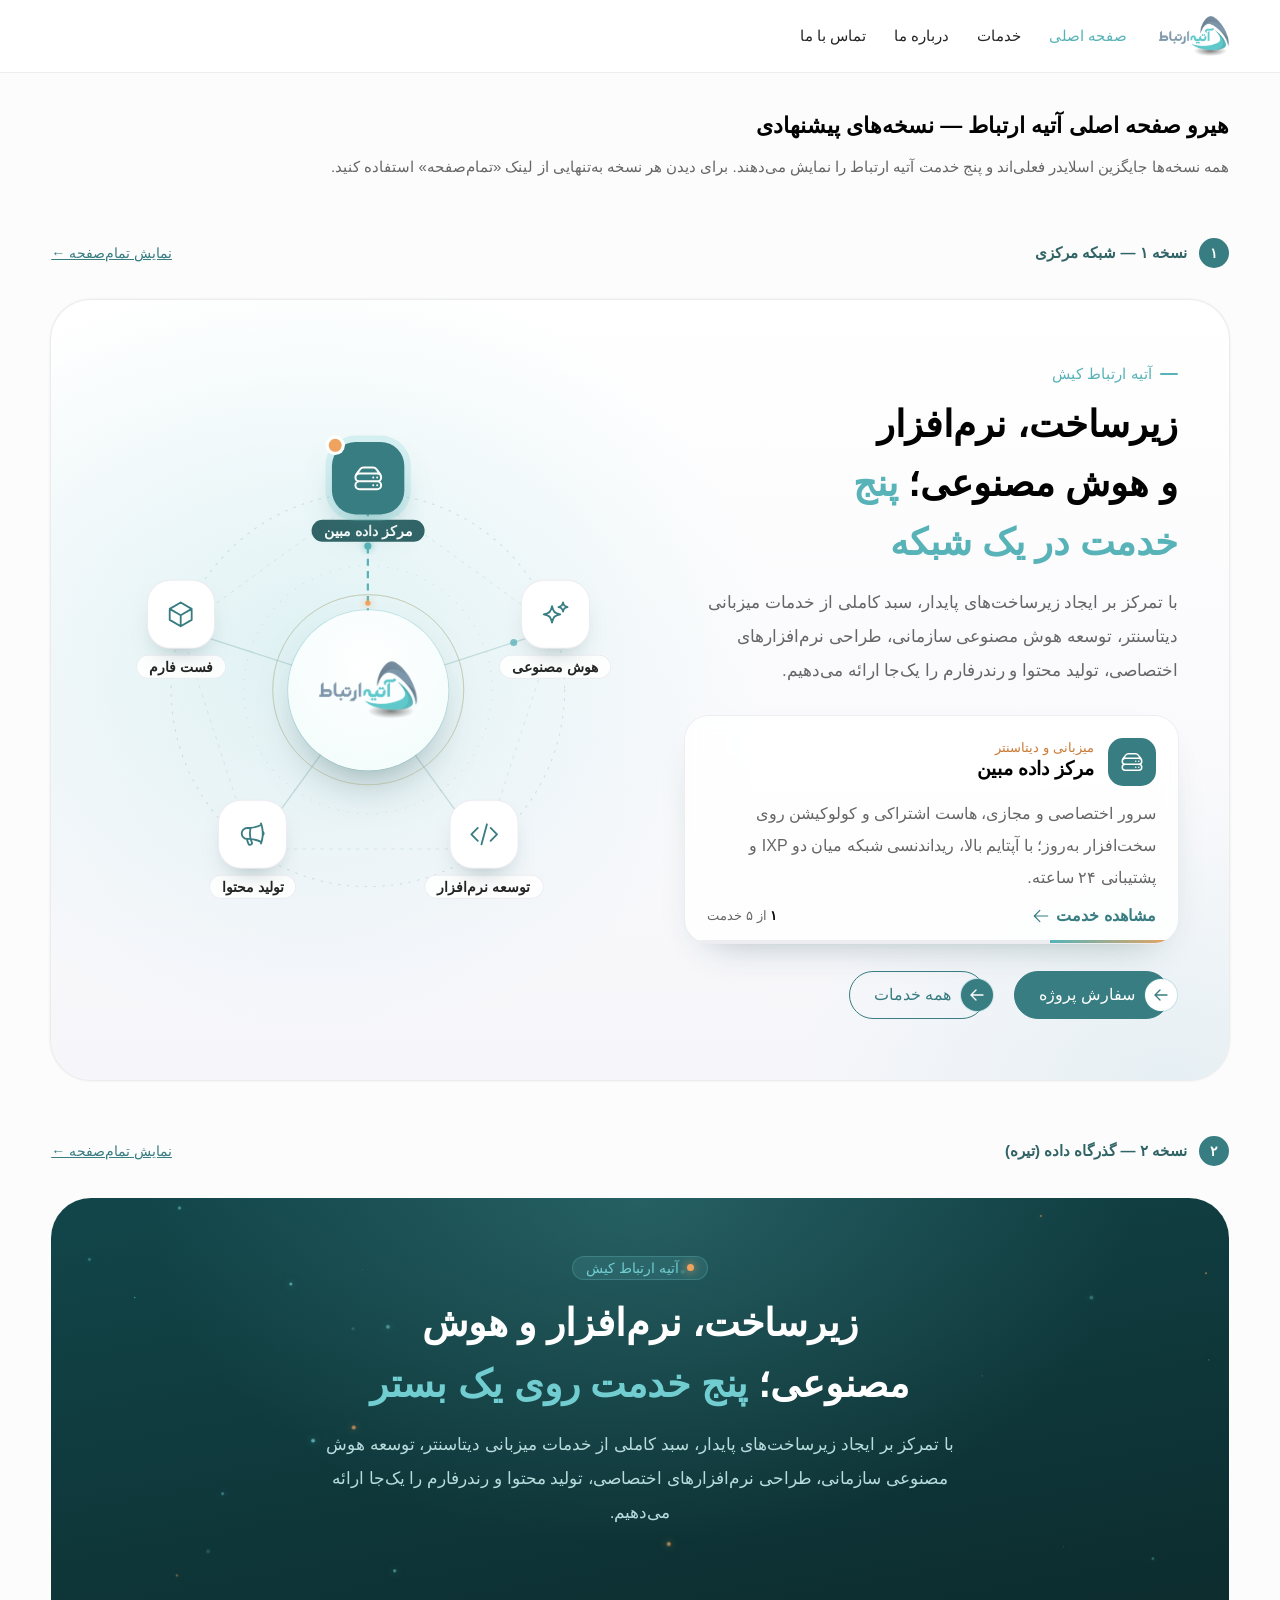
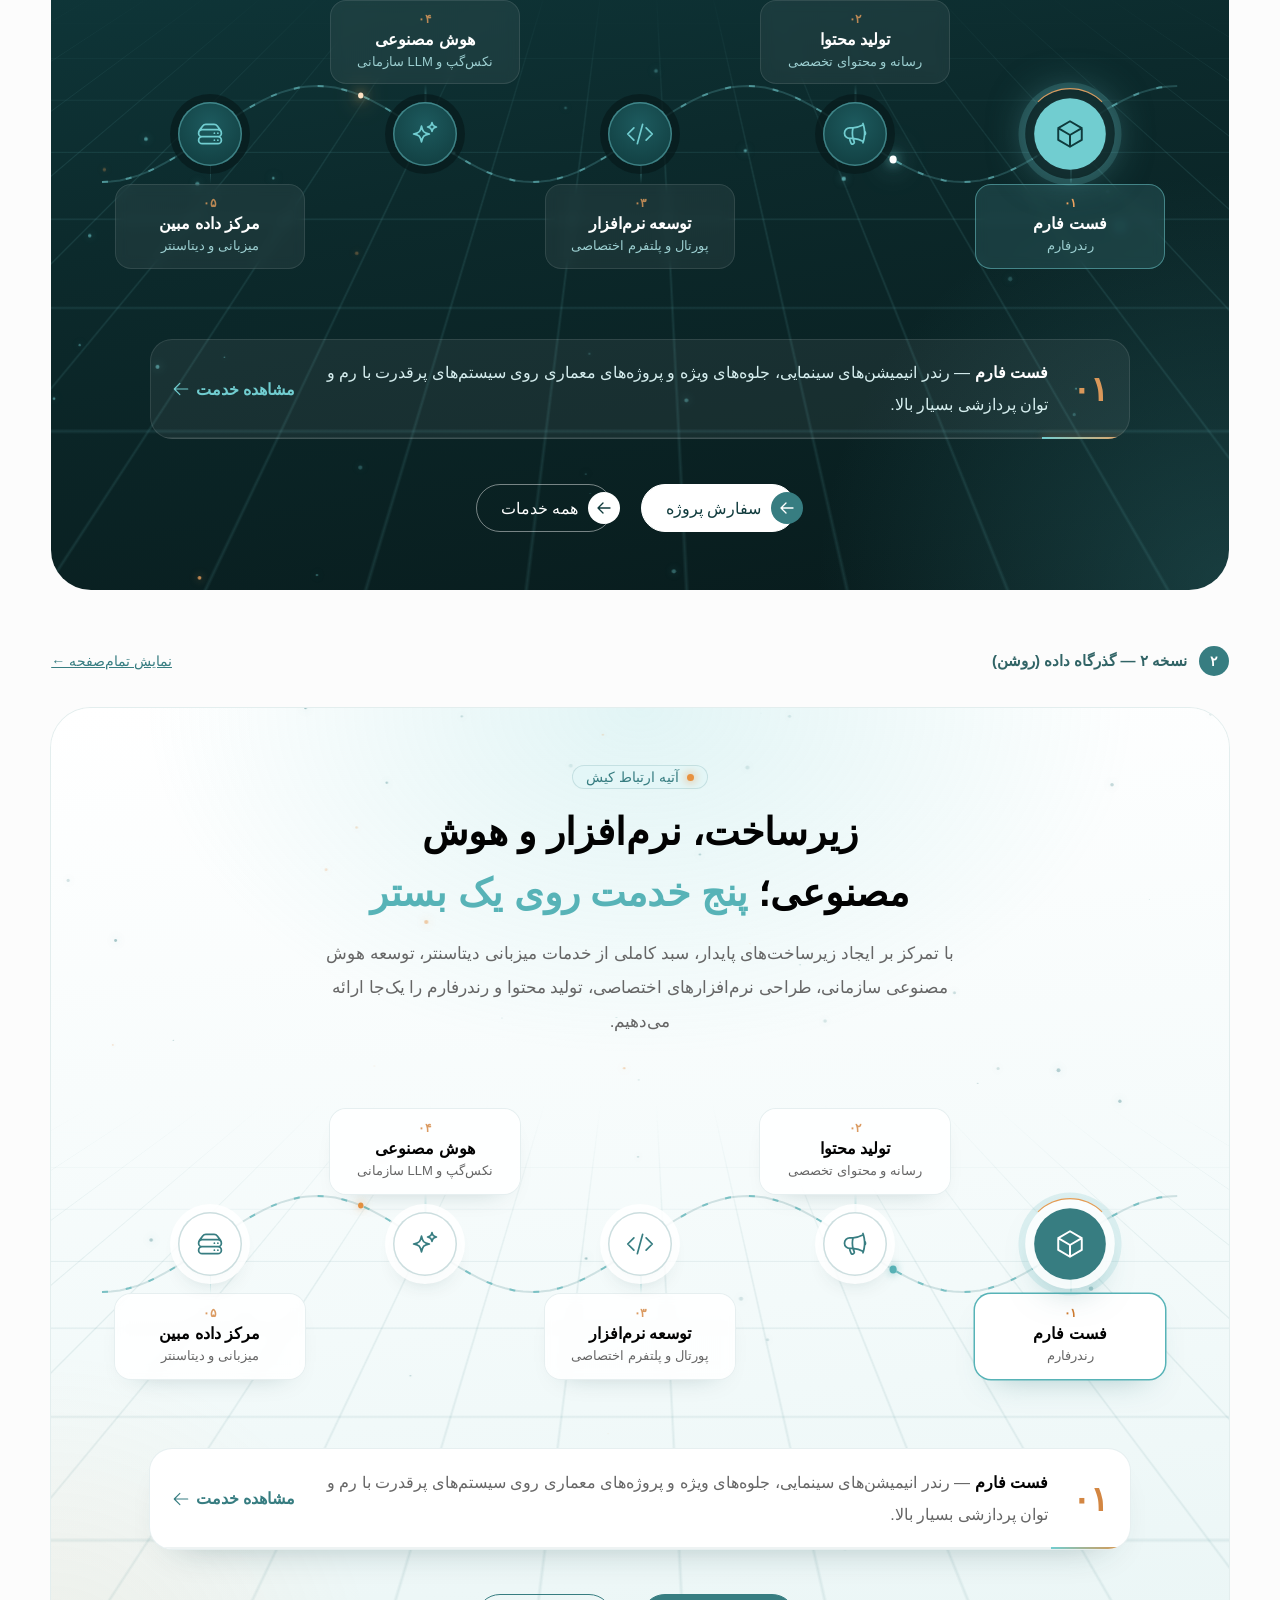
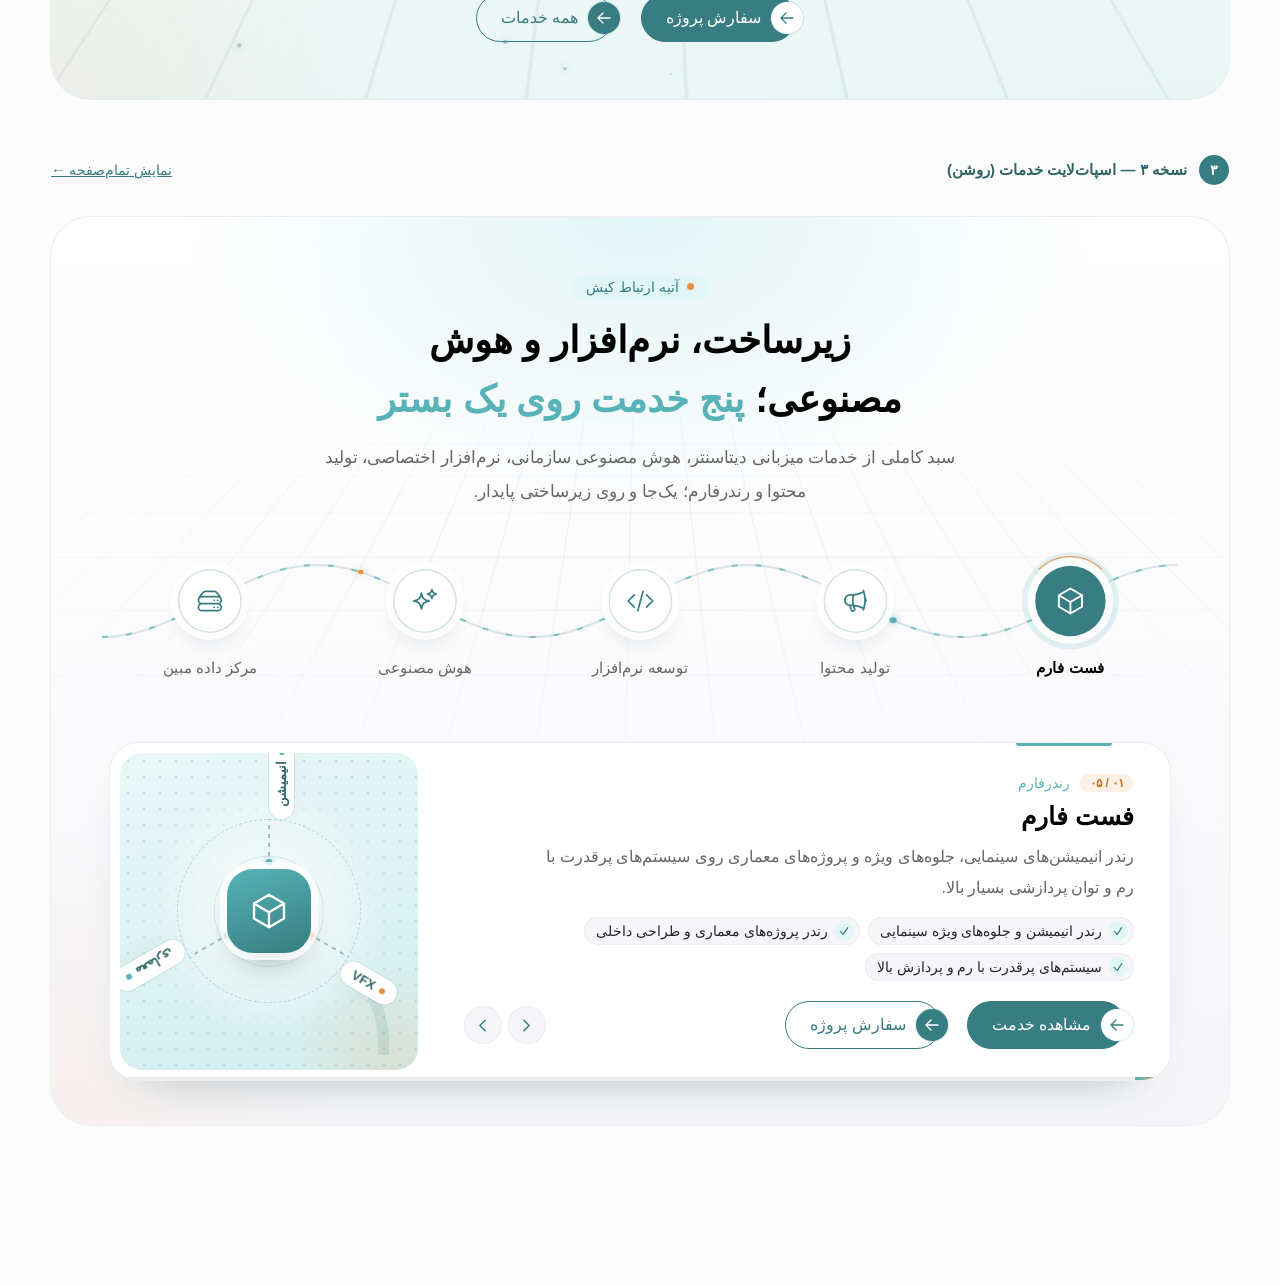
==== commit 40c17d0e: "Home hero: v4 spotlight becomes v3; tabs without numbers, bolder active title, tighter dot shadow Co" ====
--- a/home-hero/index.html
+++ b/home-hero/index.html
@@ -6,7 +6,7 @@
 <title>هیرو صفحه اصلی آتیه ارتباط — نسخه‌های پیشنهادی</title>
 <link rel="stylesheet" href="v1/home-hero-v1.css">
 <link rel="stylesheet" href="v2/home-hero-v2.css">
-<link rel="stylesheet" href="v4/home-hero-v4.css">
+<link rel="stylesheet" href="v3/home-hero-v3.css">
 
 <style>
   /* PREVIEW ONLY — stand-in for the theme header. Do not ship. */
@@ -348,7 +348,7 @@
   }
 ]</script>
 </section>
-<div class="pv-label"><b>۴</b>نسخه ۴ — اسپات‌لایت خدمات (روشن)<a href="v4/">نمایش تمام‌صفحه ←</a></div>
+<div class="pv-label"><b>۳</b>نسخه ۳ — اسپات‌لایت خدمات (روشن)<a href="v3/">نمایش تمام‌صفحه ←</a></div>
 <section class="ahs-hero" aria-labelledby="ahs-title">
   <svg width="0" height="0" style="position:absolute" aria-hidden="true" focusable="false">
     <symbol id="ahs-i-server" viewBox="0 0 24 24"><path d="M5.25 14.25h13.5m-13.5 0a3 3 0 0 1-3-3m3 3a3 3 0 1 0 0 6h13.5a3 3 0 1 0 0-6m-16.5-3a3 3 0 0 1 3-3h13.5a3 3 0 0 1 3 3m-19.5 0a4.5 4.5 0 0 1 .9-2.7L5.737 5.1a3.375 3.375 0 0 1 2.7-1.35h7.126c1.062 0 2.062.5 2.7 1.35l2.587 3.45a4.5 4.5 0 0 1 .9 2.7m0 0a3 3 0 0 1-3 3m0 3h.008v.008h-.008v-.008Zm0-6h.008v.008h-.008v-.008Zm-3 6h.008v.008h-.008v-.008Zm0-6h.008v.008h-.008v-.008Z"/></symbol>
@@ -379,23 +379,23 @@
         <ol class="ahs-tabs" role="tablist" aria-label="خدمات آتیه ارتباط">
           <li><button class="ahs-tab" type="button" role="tab" id="ahs-tab-0" aria-controls="ahs-panel" aria-selected="true" tabindex="0" style="--x:90%">
             <span class="ahs-tab__dot"><svg class="ahs-icon" aria-hidden="true"><use href="#ahs-i-cube"/></svg></span>
-            <span class="ahs-tab__txt"><span class="ahs-tab__n">۰۱</span><span class="ahs-tab__name">فست فارم</span></span>
+            <span class="ahs-tab__txt"><span class="ahs-tab__name">فست فارم</span></span>
           </button></li>
           <li><button class="ahs-tab" type="button" role="tab" id="ahs-tab-1" aria-controls="ahs-panel" aria-selected="false" tabindex="-1" style="--x:70%">
             <span class="ahs-tab__dot"><svg class="ahs-icon" aria-hidden="true"><use href="#ahs-i-megaphone"/></svg></span>
-            <span class="ahs-tab__txt"><span class="ahs-tab__n">۰۲</span><span class="ahs-tab__name">تولید محتوا</span></span>
+            <span class="ahs-tab__txt"><span class="ahs-tab__name">تولید محتوا</span></span>
           </button></li>
           <li><button class="ahs-tab" type="button" role="tab" id="ahs-tab-2" aria-controls="ahs-panel" aria-selected="false" tabindex="-1" style="--x:50%">
             <span class="ahs-tab__dot"><svg class="ahs-icon" aria-hidden="true"><use href="#ahs-i-code"/></svg></span>
-            <span class="ahs-tab__txt"><span class="ahs-tab__n">۰۳</span><span class="ahs-tab__name">توسعه نرم‌افزار</span></span>
+            <span class="ahs-tab__txt"><span class="ahs-tab__name">توسعه نرم‌افزار</span></span>
           </button></li>
           <li><button class="ahs-tab" type="button" role="tab" id="ahs-tab-3" aria-controls="ahs-panel" aria-selected="false" tabindex="-1" style="--x:30%">
             <span class="ahs-tab__dot"><svg class="ahs-icon" aria-hidden="true"><use href="#ahs-i-sparkles"/></svg></span>
-            <span class="ahs-tab__txt"><span class="ahs-tab__n">۰۴</span><span class="ahs-tab__name">هوش مصنوعی</span></span>
+            <span class="ahs-tab__txt"><span class="ahs-tab__name">هوش مصنوعی</span></span>
           </button></li>
           <li><button class="ahs-tab" type="button" role="tab" id="ahs-tab-4" aria-controls="ahs-panel" aria-selected="false" tabindex="-1" style="--x:10%">
             <span class="ahs-tab__dot"><svg class="ahs-icon" aria-hidden="true"><use href="#ahs-i-server"/></svg></span>
-            <span class="ahs-tab__txt"><span class="ahs-tab__n">۰۵</span><span class="ahs-tab__name">مرکز داده مبین</span></span>
+            <span class="ahs-tab__txt"><span class="ahs-tab__name">مرکز داده مبین</span></span>
           </button></li>
         </ol>
       </div>
@@ -521,7 +521,7 @@
 <div style="height:160px"></div>
 <script src="v1/home-hero-v1.js" defer></script>
 <script src="v2/home-hero-v2.js" defer></script>
-<script src="v4/home-hero-v4.js" defer></script>
+<script src="v3/home-hero-v3.js" defer></script>
 
 </body>
 </html>
--- a/home-hero/v3/home-hero-v3.css
+++ b/home-hero/v3/home-hero-v3.css
@@ -0,0 +1,257 @@
+/* ==========================================================================
+   Homepage hero — Version 3 "Spotlight" (light)
+   Scoped under .ahs-hero · uses the theme --at-* tokens when present
+   ========================================================================== */
+.ahs-hero {
+  --ahs-teal: var(--at-teal, #57b3b7);
+  --ahs-btn: var(--at-btn, #377d81);
+  --ahs-btn-hover: var(--at-btn-hover, #2f6c6f);
+  --ahs-ink: var(--at-ink, #020202);
+  --ahs-body: var(--at-body, #252525);
+  --ahs-muted: var(--at-muted, #666);
+  --ahs-line: var(--at-line, #ececf1);
+  --ahs-soft: var(--at-soft, #f6f6fa);
+  --ahs-gutter: var(--at-gutter, clamp(16px, 4vw, 240px));
+  --ahs-ease: var(--at-ease, cubic-bezier(0.22, 0.61, 0.36, 1));
+  --ahs-deep: #316466;
+  --ahs-mint: #71cdd0;
+  --ahs-mint-soft: #e3f6f7;
+  --ahs-amber: #e8913f;      /* secondary accent — sparingly */
+  --ahs-amber-ink: #c9722a;
+  --ahs-amber-soft: #fdf1e5;
+  --ahs-dur: 6500ms;         /* auto-cycle interval, read by JS */
+  padding-top: clamp(16px, 2.5vw, 40px);
+  font-family: Kalameh, Vazirmatn, Tahoma, sans-serif; direction: rtl; color: var(--ahs-body);
+}
+.ahs-hero *, .ahs-hero *::before, .ahs-hero *::after { box-sizing: border-box; }
+:where(.ahs-hero) :where(h1, h2, h3, p, ol, ul) { margin: 0; }
+:where(.ahs-hero) :where(ol, ul) { padding: 0; list-style: none; }
+.ahs-container { width: min(1440px, 100% - 2 * var(--ahs-gutter)); margin-inline: auto; }
+.ahs-icon { width: 24px; height: 24px; flex: 0 0 auto; fill: none; stroke: currentColor; stroke-width: 1.5; stroke-linecap: round; stroke-linejoin: round; }
+
+.ahs-box {
+  position: relative; isolation: isolate; overflow: hidden;
+  display: flex; flex-direction: column; align-items: center; gap: clamp(20px, 2.5vw, 36px);
+  padding: clamp(36px, 4.5vw, 64px) clamp(20px, 4vw, 64px) clamp(28px, 3.5vw, 56px);
+  border-radius: 40px;
+  background:
+    radial-gradient(55% 45% at 50% 0%, rgba(113, 205, 208, .20), transparent 70%),
+    radial-gradient(35% 45% at 0% 100%, rgba(232, 145, 63, .08), transparent 70%),
+    linear-gradient(180deg, #fff 0%, var(--ahs-soft) 100%);
+  box-shadow: 0 0 0 1px var(--ahs-line);
+}
+.ahs-box::before { /* faint moving grid under the bus */
+  content: ""; position: absolute; inset: 22% -20% 35%; z-index: -1; pointer-events: none;
+  background-image: linear-gradient(rgba(55, 125, 129, .09) 1px, transparent 1px), linear-gradient(90deg, rgba(55, 125, 129, .09) 1px, transparent 1px);
+  background-size: 48px 48px; transform: perspective(600px) rotateX(58deg); transform-origin: 50% 0;
+  mask-image: radial-gradient(50% 60% at 50% 40%, #000, transparent);
+  animation: ahs-grid 6s linear infinite;
+}
+@keyframes ahs-grid { to { background-position: 0 48px, 0 0; } }
+
+/* head */
+.ahs-head { max-width: 820px; text-align: center; }
+.ahs-eyebrow { display: inline-flex; align-items: center; gap: 8px; margin-bottom: 12px; padding: 4px 14px; border-radius: 999px; background: var(--ahs-mint-soft); color: var(--ahs-btn); font-size: 14px; font-weight: 500; }
+.ahs-eyebrow i { width: 7px; height: 7px; border-radius: 50%; background: var(--ahs-amber); animation: ahs-blink 1.6s steps(2) infinite; }
+@keyframes ahs-blink { 50% { opacity: .35; } }
+.ahs-title { color: var(--ahs-ink); font-size: clamp(26px, 10px + 2.1vw, 42px); font-weight: 700; line-height: 1.6; text-wrap: balance; }
+.ahs-title span { color: var(--ahs-teal); }
+.ahs-lead { margin: 12px auto 0; max-width: 640px; color: var(--ahs-muted); font-size: 17px; line-height: 2; }
+
+/* bus + tabs */
+.ahs-bus { position: relative; width: 100%; max-width: 1180px; height: 170px; }
+.ahs-bus__svg { position: absolute; left: 0; right: 0; top: 0; width: 100%; height: 120px; overflow: visible; }
+.ahs-wave { fill: none; stroke: rgba(55, 125, 129, .18); stroke-width: 2; vector-effect: non-scaling-stroke; }
+.ahs-wave--flow { stroke: var(--ahs-teal); stroke-dasharray: 6 18; animation: ahs-dash 1.2s linear infinite; opacity: .7; }
+@keyframes ahs-dash { to { stroke-dashoffset: -24; } }
+.ahs-comet { fill: var(--ahs-teal); filter: drop-shadow(0 0 5px rgba(87, 179, 183, .8)); }
+.ahs-comet--alt { fill: var(--ahs-amber); filter: drop-shadow(0 0 5px rgba(232, 145, 63, .7)); }
+
+.ahs-tabs { position: absolute; inset: 0; }
+.ahs-tab {
+  position: absolute; left: var(--x); top: 60px; transform: translate(-50%, -32px);
+  display: grid; justify-items: center; gap: 24px; padding: 0; border: 0; background: none; font: inherit; color: inherit; cursor: pointer;
+}
+.ahs-tab__dot {
+  position: relative; display: grid; place-items: center; width: 64px; height: 64px; border-radius: 50%;
+  background: #fff; color: var(--ahs-btn);
+  box-shadow: inset 0 0 0 1.5px rgba(55, 125, 129, .22), 0 0 0 7px rgba(255, 255, 255, .9), 0 12px 26px -14px rgba(15, 58, 60, .45);
+  transition: transform .4s var(--ahs-ease), background-color .3s ease, color .3s ease, box-shadow .3s ease;
+}
+.ahs-tab__dot .ahs-icon { width: 28px; height: 28px; }
+.ahs-tab__dot::before { /* amber orbit on the active node */
+  content: ""; position: absolute; inset: -9px; border-radius: 50%; border: 1.5px solid; border-color: var(--ahs-amber) transparent transparent; opacity: 0; transition: opacity .3s ease;
+}
+.ahs-tab__txt { display: grid; justify-items: center; line-height: 1.5; }
+.ahs-tab__name { color: var(--ahs-muted); font-size: 15px; font-weight: 500; white-space: nowrap; transition: color .3s ease, font-weight .3s ease; }
+.ahs-tab:hover .ahs-tab__dot { transform: translateY(-3px); }
+.ahs-tab[aria-selected="true"] .ahs-tab__dot { background: var(--ahs-btn); color: #fff; transform: scale(1.1); box-shadow: 0 0 0 7px rgba(255, 255, 255, .9), 0 0 0 12px rgba(87, 179, 183, .16), 0 4px 12px -6px rgba(55, 125, 129, .55); }
+.ahs-tab[aria-selected="true"] .ahs-tab__dot::before { opacity: .95; animation: ahs-orbit 2.4s linear infinite; }
+@keyframes ahs-orbit { to { transform: rotate(360deg); } }
+.ahs-tab[aria-selected="true"] .ahs-tab__name { color: var(--ahs-ink); font-weight: 800; }
+.ahs-tab:focus-visible { outline: none; }
+.ahs-tab:focus-visible .ahs-tab__dot { outline: 2px solid var(--ahs-ink); outline-offset: 6px; }
+
+/* spotlight panel — compact */
+.ahs-panel {
+  position: relative; overflow: hidden; width: 100%; max-width: 1060px;
+  display: grid; grid-template-columns: minmax(0, 1fr) clamp(260px, 30%, 340px); grid-template-areas: "body visual";
+  align-items: center; border-radius: 28px; background: #fff;
+  box-shadow: 0 0 0 1px var(--ahs-line), 0 26px 50px -38px rgba(15, 58, 60, .45);
+}
+.ahs-panel::before { /* pointer notch towards the active tab */
+  content: ""; position: absolute; top: 0; left: var(--notch, 90%); width: 96px; height: 3px; transform: translateX(-50%);
+  border-radius: 0 0 3px 3px; background: var(--ahs-teal); transition: left .55s var(--ahs-ease);
+}
+.ahs-panel__body { grid-area: body; padding: clamp(22px, 2.4vw, 34px) clamp(22px, 2.8vw, 40px); }
+.ahs-panel__meta { display: flex; align-items: center; gap: 10px; margin-bottom: 6px; }
+.ahs-panel__n { padding: 2px 10px; border-radius: 999px; background: var(--ahs-amber-soft); color: var(--ahs-amber-ink); font-size: 12px; font-weight: 600; }
+.ahs-panel__n b { font-weight: 800; }
+.ahs-panel__k { color: var(--ahs-teal); font-size: 14px; font-weight: 500; }
+.ahs-panel__title { color: var(--ahs-ink); font-size: clamp(22px, 12px + 1vw, 30px); font-weight: 800; line-height: 1.5; }
+.ahs-panel__text { margin-top: 6px; max-width: 600px; color: var(--ahs-muted); font-size: 16px; line-height: 1.95; }
+.ahs-points { display: flex; flex-wrap: wrap; gap: 8px; margin-top: 14px; }
+.ahs-points li { display: inline-flex; align-items: center; gap: 6px; padding: 4px 12px 4px 10px; padding-inline: 6px 12px; border-radius: 999px; background: var(--ahs-soft); color: var(--ahs-body); font-size: 14px; font-weight: 500; box-shadow: inset 0 0 0 1px var(--ahs-line); }
+.ahs-check { display: grid; place-items: center; width: 20px; height: 20px; border-radius: 50%; background: var(--ahs-mint-soft); color: var(--ahs-btn); flex: 0 0 auto; }
+.ahs-check .ahs-icon { width: 12px; height: 12px; stroke-width: 2.4; }
+.ahs-panel__cta { display: flex; flex-wrap: wrap; align-items: center; gap: 12px 18px; margin-top: 20px; }
+.ahs-panel__cta .ahs-steps { margin-inline-start: auto; }
+.ahs-steps { display: flex; gap: 6px; }
+.ahs-step { display: grid; place-items: center; width: 38px; height: 38px; padding: 0; border: 0; border-radius: 50%; background: var(--ahs-soft); color: var(--ahs-btn); cursor: pointer; box-shadow: inset 0 0 0 1px var(--ahs-line); transition: background-color .25s ease, color .25s ease; }
+.ahs-step .ahs-icon { width: 17px; height: 17px; stroke-width: 2; }
+.ahs-step:hover { background: var(--ahs-btn); color: #fff; }
+.ahs-step:focus-visible { outline: 2px solid var(--ahs-ink); outline-offset: 3px; }
+.ahs-all { display: inline-flex; align-items: center; gap: 6px; color: var(--ahs-btn); font-weight: 600; text-decoration: none; }
+.ahs-all .ahs-icon { width: 18px; height: 18px; transition: transform .3s var(--ahs-ease); }
+.ahs-all:hover .ahs-icon { transform: translateX(-4px); }
+.ahs-panel__bar { position: absolute; inset: auto 0 0 0; height: 3px; background: var(--ahs-line); }
+.ahs-panel__bar i { display: block; height: 100%; width: calc(var(--p, 0) * 100%); background: linear-gradient(90deg, var(--ahs-teal), var(--ahs-amber)); }
+
+/* visual — compact orbit: core + 3 satellites linked by flowing data lines */
+.ahs-visual {
+  --r: 92px; grid-area: visual; position: relative; overflow: hidden; align-self: stretch; min-height: 250px; margin: 10px; border-radius: 22px; direction: ltr;
+  background:
+    radial-gradient(55% 55% at 50% 50%, rgba(255, 255, 255, .95), transparent 72%),
+    radial-gradient(45% 40% at 90% 95%, rgba(232, 145, 63, .14), transparent 70%),
+    linear-gradient(160deg, #e9f7f7, #d3eded);
+}
+.ahs-visual::before { /* dotted field */
+  content: ""; position: absolute; inset: 0; background-image: radial-gradient(rgba(55, 125, 129, .18) 1px, transparent 1.2px); background-size: 16px 16px;
+  mask-image: radial-gradient(60% 60% at 50% 50%, transparent 30%, #000 80%);
+}
+.ahs-visual__ring { position: absolute; left: 50%; top: 50%; border-radius: 50%; transform: translate(-50%, -50%); }
+.ahs-visual__ring--1 { width: calc(var(--r) * 2); aspect-ratio: 1; border: 1.5px dashed rgba(55, 125, 129, .28); animation: ahs-spin 30s linear infinite; }
+.ahs-visual__ring--2 { width: calc(var(--r) * 1.2); aspect-ratio: 1; border: 1px dotted rgba(55, 125, 129, .3); animation: ahs-spin 18s linear infinite reverse; }
+@keyframes ahs-spin { to { transform: translate(-50%, -50%) rotate(360deg); } }
+.ahs-visual__pulse { position: absolute; left: 50%; top: 50%; width: 84px; aspect-ratio: 1; margin: -42px 0 0 -42px; border-radius: 26px; border: 2px solid var(--ahs-teal); opacity: 0; animation: ahs-pulse 2.8s var(--ahs-ease) infinite; }
+@keyframes ahs-pulse { 0% { transform: scale(1); opacity: .55; } 100% { transform: scale(2.1); opacity: 0; } }
+.ahs-visual__core {
+  position: absolute; left: 50%; top: 50%; z-index: 2; display: grid; place-items: center; width: 84px; height: 84px; margin: -42px 0 0 -42px; border-radius: 26px;
+  background: linear-gradient(160deg, var(--ahs-teal), var(--ahs-btn)); color: #fff;
+  box-shadow: 0 0 0 7px rgba(255, 255, 255, .75), 0 20px 36px -18px rgba(15, 58, 60, .6);
+}
+.ahs-visual__core .ahs-icon { width: 40px; height: 40px; stroke-width: 1.4; }
+.ahs-visual__num { position: absolute; right: 16px; bottom: 2px; color: rgba(55, 125, 129, .12); font-size: 84px; font-weight: 800; line-height: 1; direction: rtl; }
+
+.ahs-orbit { position: absolute; left: 50%; top: 50%; width: 0; height: 0; z-index: 1; }
+.ahs-sat { /* each satellite turns around the core; sat + tag are re-created together on every switch, so their phases always match */
+  position: absolute; left: 0; top: 0; width: var(--r); height: 0; transform: rotate(var(--a)); transform-origin: 0 0;
+  animation: ahs-sat-rot 36s linear infinite, ahs-sat-in .6s var(--ahs-ease) both;
+}
+@keyframes ahs-sat-rot { from { transform: rotate(var(--a)); } to { transform: rotate(calc(var(--a) + 360deg)); } }
+.ahs-sat__line { /* flowing data line core → satellite */
+  position: absolute; left: 46px; right: 0; top: -1px; height: 2px; border-radius: 2px;
+  background: repeating-linear-gradient(90deg, rgba(55, 125, 129, .45) 0 4px, transparent 4px 9px); background-size: 9px 2px;
+  animation: ahs-line .7s linear infinite;
+}
+@keyframes ahs-line { to { background-position: 9px 0; } }
+.ahs-sat__line::after { /* packet */
+  content: ""; position: absolute; top: -2px; left: 0; width: 6px; height: 6px; border-radius: 50%; background: var(--ahs-teal); box-shadow: 0 0 6px rgba(87, 179, 183, .9);
+  animation: ahs-packet 1.8s var(--ahs-ease) infinite;
+}
+.ahs-sat:nth-child(2) .ahs-sat__line::after { background: var(--ahs-amber); box-shadow: 0 0 6px rgba(232, 145, 63, .9); animation-delay: -.6s; }
+.ahs-sat:nth-child(3) .ahs-sat__line::after { animation-delay: -1.2s; }
+@keyframes ahs-packet { 0% { left: 0; opacity: 0; } 15% { opacity: 1; } 85% { opacity: 1; } 100% { left: calc(100% - 6px); opacity: 0; } }
+.ahs-tag {
+  position: absolute; left: 100%; top: 0; display: inline-flex; align-items: center; gap: 6px; padding: 5px 12px; border-radius: 999px;
+  background: #fff; color: var(--ahs-deep); font-size: 13px; font-weight: 600; white-space: nowrap; direction: rtl;
+  box-shadow: 0 0 0 1px rgba(55, 125, 129, .14), 0 10px 20px -12px rgba(15, 58, 60, .45);
+  animation: ahs-counter 36s linear infinite, ahs-fade .5s .15s var(--ahs-ease) both; /* stays upright while the satellite turns */
+}
+.ahs-tag::before { content: ""; width: 6px; height: 6px; border-radius: 50%; background: var(--ahs-teal); }
+.ahs-sat:nth-child(2) .ahs-tag::before { background: var(--ahs-amber); }
+@keyframes ahs-counter {
+  from { transform: translate(-50%, -50%) rotate(calc(-1 * var(--a))); }
+  to   { transform: translate(-50%, -50%) rotate(calc(-1 * var(--a) - 360deg)); }
+}
+
+/* swap animation */
+.ahs-panel.is-swap .ahs-panel__body > * { animation: ahs-in .5s var(--ahs-ease) both; }
+.ahs-panel.is-swap .ahs-panel__body > :nth-child(2) { animation-delay: .04s; }
+.ahs-panel.is-swap .ahs-panel__body > :nth-child(3) { animation-delay: .08s; }
+.ahs-panel.is-swap .ahs-panel__body > :nth-child(4) { animation-delay: .12s; }
+.ahs-panel.is-swap .ahs-panel__body > :nth-child(5) { animation-delay: .16s; }
+.ahs-panel.is-swap .ahs-visual__core { animation: ahs-pop .55s var(--ahs-ease); }
+@keyframes ahs-in { from { opacity: 0; transform: translateY(8px); } to { opacity: 1; transform: none; } }
+@keyframes ahs-pop { 0% { transform: scale(.7); } 60% { transform: scale(1.06); } 100% { transform: none; } }
+@keyframes ahs-sat-in { from { width: 0; opacity: 0; } to { width: var(--r); opacity: 1; } }
+@keyframes ahs-fade { from { opacity: 0; } to { opacity: 1; } }
+
+/* buttons (site pill pattern) */
+.ahs-btn {
+  position: relative; display: inline-flex; align-items: center; min-height: 48px; margin-inline-start: 8px;
+  padding: 6px 24px; padding-inline-start: 34px; border: 1.5px solid var(--ahs-btn); border-radius: 999px;
+  background: var(--ahs-btn); color: #fff; font: inherit; font-size: 16px; line-height: 1.5; text-decoration: none; white-space: nowrap;
+  transition: background-color .25s ease, border-color .25s ease, box-shadow .25s ease;
+}
+.ahs-btn__icon { position: absolute; inset-inline-start: -8px; top: 50%; display: grid; place-items: center; width: 32px; height: 32px; margin-top: -16px; border-radius: 50%; background: #fff; color: var(--ahs-btn); box-shadow: 0 0 0 1px rgba(87, 179, 183, .25); }
+.ahs-btn__icon .ahs-icon { width: 16px; height: 16px; stroke-width: 2; transition: transform .3s var(--ahs-ease); }
+.ahs-btn:hover .ahs-btn__icon .ahs-icon { transform: translateX(-4px); }
+.ahs-btn:hover, .ahs-btn:focus-visible { background: var(--ahs-btn-hover); border-color: var(--ahs-btn-hover); box-shadow: 0 10px 24px -8px rgba(70, 158, 162, .55); }
+.ahs-btn:focus-visible { outline: 2px solid var(--ahs-ink); outline-offset: 3px; }
+.ahs-btn--outline { background: transparent; color: var(--ahs-btn); }
+.ahs-btn--outline .ahs-btn__icon { background: var(--ahs-btn); color: #fff; }
+.ahs-btn--outline:hover, .ahs-btn--outline:focus-visible { background: var(--ahs-mint-soft); border-color: var(--ahs-btn); box-shadow: none; }
+
+/* ---------- responsive ---------- */
+@media (max-width: 1199.98px) {
+  .ahs-tab__name { font-size: 14px; }
+}
+@media (max-width: 991.98px) {
+  .ahs-box { align-items: stretch; }
+  .ahs-bus { height: auto; margin-inline: calc(-1 * clamp(20px, 4vw, 64px)); }
+  .ahs-bus__svg { display: none; }
+  /* tabs become a horizontally scrolling chip row */
+  .ahs-tabs { position: relative; display: flex; gap: 10px; overflow-x: auto; padding: 4px clamp(20px, 4vw, 64px) 10px; scroll-snap-type: x mandatory; scrollbar-width: none; }
+  .ahs-tabs::-webkit-scrollbar { display: none; }
+  .ahs-tabs li { flex: 0 0 auto; scroll-snap-align: center; }
+  .ahs-tab { position: static; transform: none; display: flex; align-items: center; gap: 10px; padding: 6px 16px 6px 6px; padding-inline: 6px 16px; border-radius: 999px; background: #fff; box-shadow: 0 0 0 1px var(--ahs-line); }
+  .ahs-tab__dot { width: 40px; height: 40px; box-shadow: inset 0 0 0 1.5px rgba(55, 125, 129, .2); }
+  .ahs-tab__dot .ahs-icon { width: 20px; height: 20px; }
+  .ahs-tab__dot::before { display: none; }
+  .ahs-tab__txt { justify-items: start; }
+  .ahs-tab__name { font-size: 14px; }
+  .ahs-tab:hover .ahs-tab__dot { transform: none; }
+  .ahs-tab[aria-selected="true"] { box-shadow: 0 0 0 1.5px var(--ahs-teal), 0 10px 20px -14px rgba(55, 125, 129, .6); }
+  .ahs-tab[aria-selected="true"] .ahs-tab__dot { transform: none; box-shadow: none; }
+  .ahs-panel { grid-template-columns: minmax(0, 1fr); grid-template-areas: "visual" "body"; }
+  .ahs-panel::before { display: none; }
+  .ahs-visual { min-height: 210px; margin: 10px 10px 0; }
+}
+@media (max-width: 767.98px) {
+  .ahs-box { padding: 30px 18px 22px; border-radius: 28px; }
+  .ahs-bus { margin-inline: -18px; }
+  .ahs-tabs { padding-inline: 18px; }
+  .ahs-lead { font-size: 15px; }
+  .ahs-panel { border-radius: 22px; }
+  .ahs-panel__body { padding: 18px 18px 22px; }
+  .ahs-panel__text { font-size: 15px; }
+  .ahs-points li { font-size: 13px; }
+  .ahs-panel__cta .ahs-btn { flex: 1 1 auto; justify-content: center; }
+  .ahs-panel__cta .ahs-steps { margin-inline-start: 0; }
+  .ahs-visual { --r: 80px; min-height: 190px; }
+  .ahs-tag { font-size: 12px; padding: 4px 10px; }
+}
+@media (prefers-reduced-motion: reduce) {
+  .ahs-hero *, .ahs-hero *::before, .ahs-hero *::after { animation: none !important; transition: none !important; }
+}
